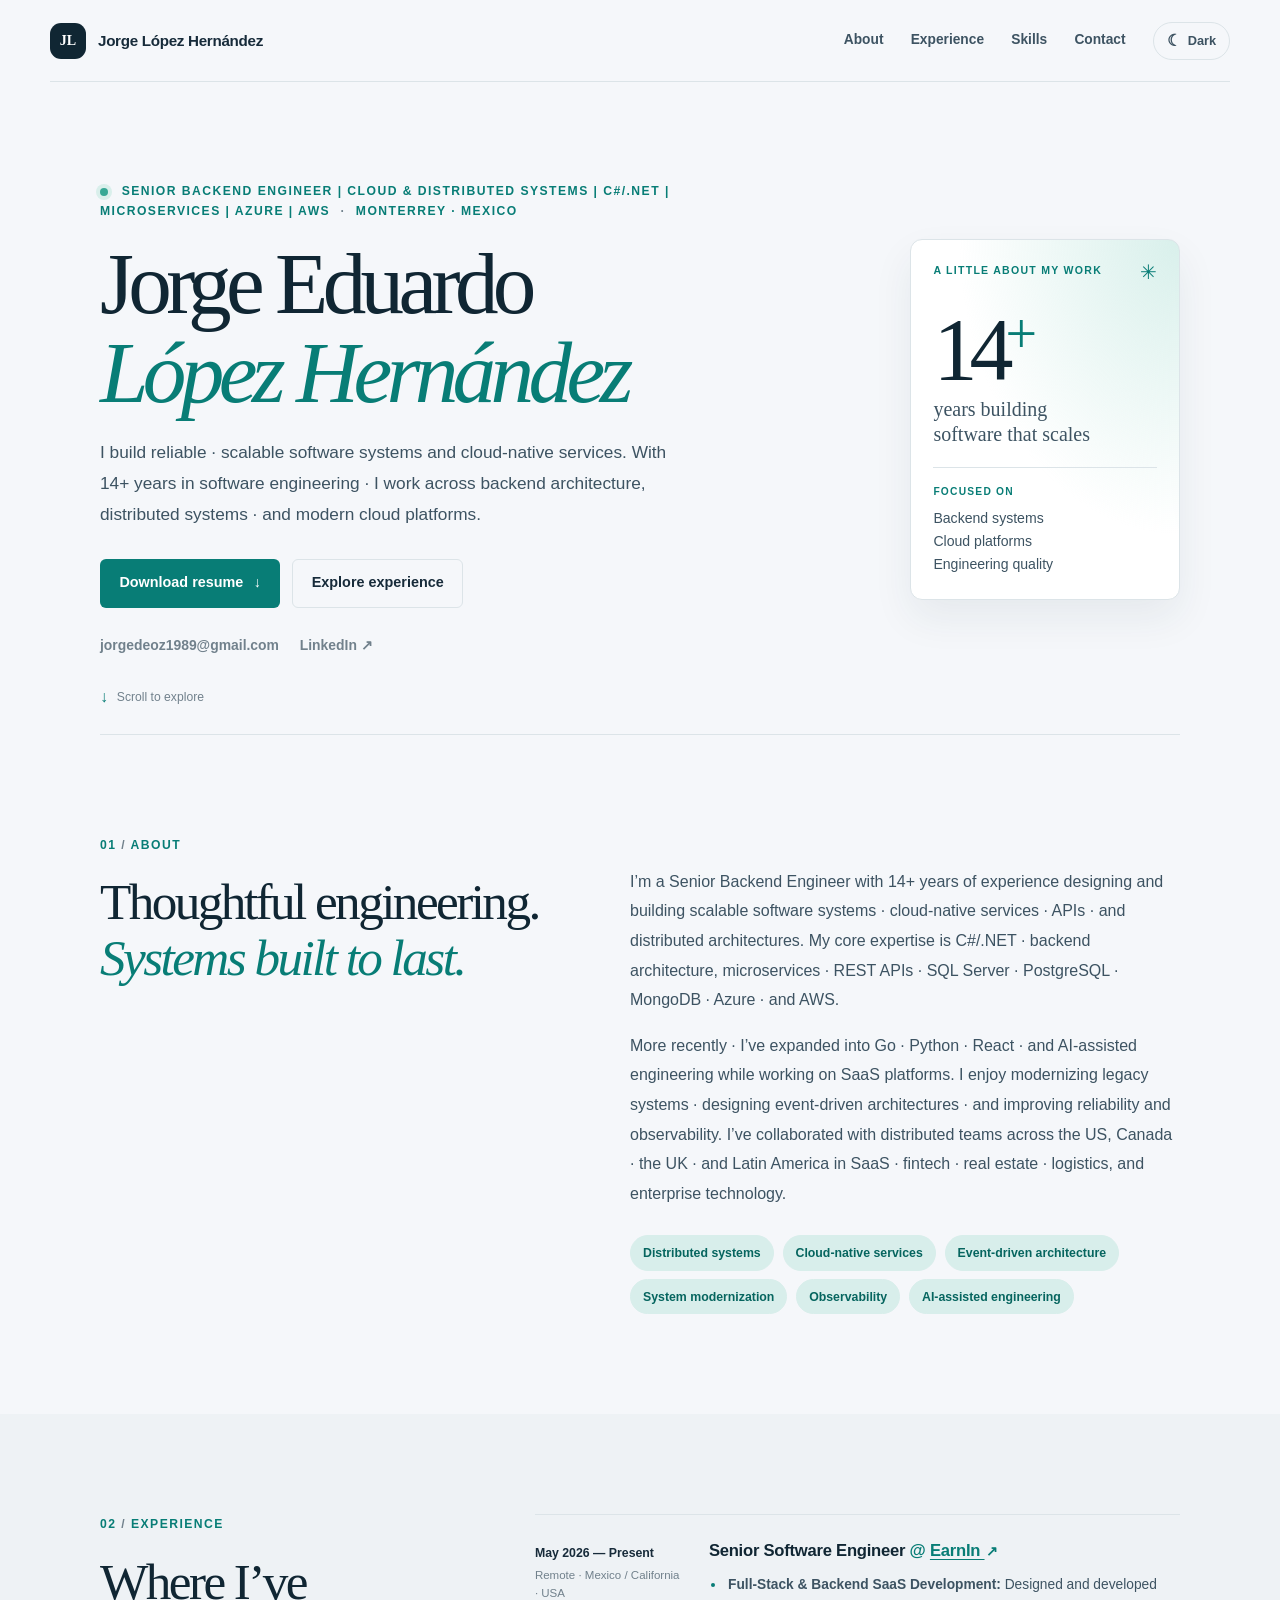
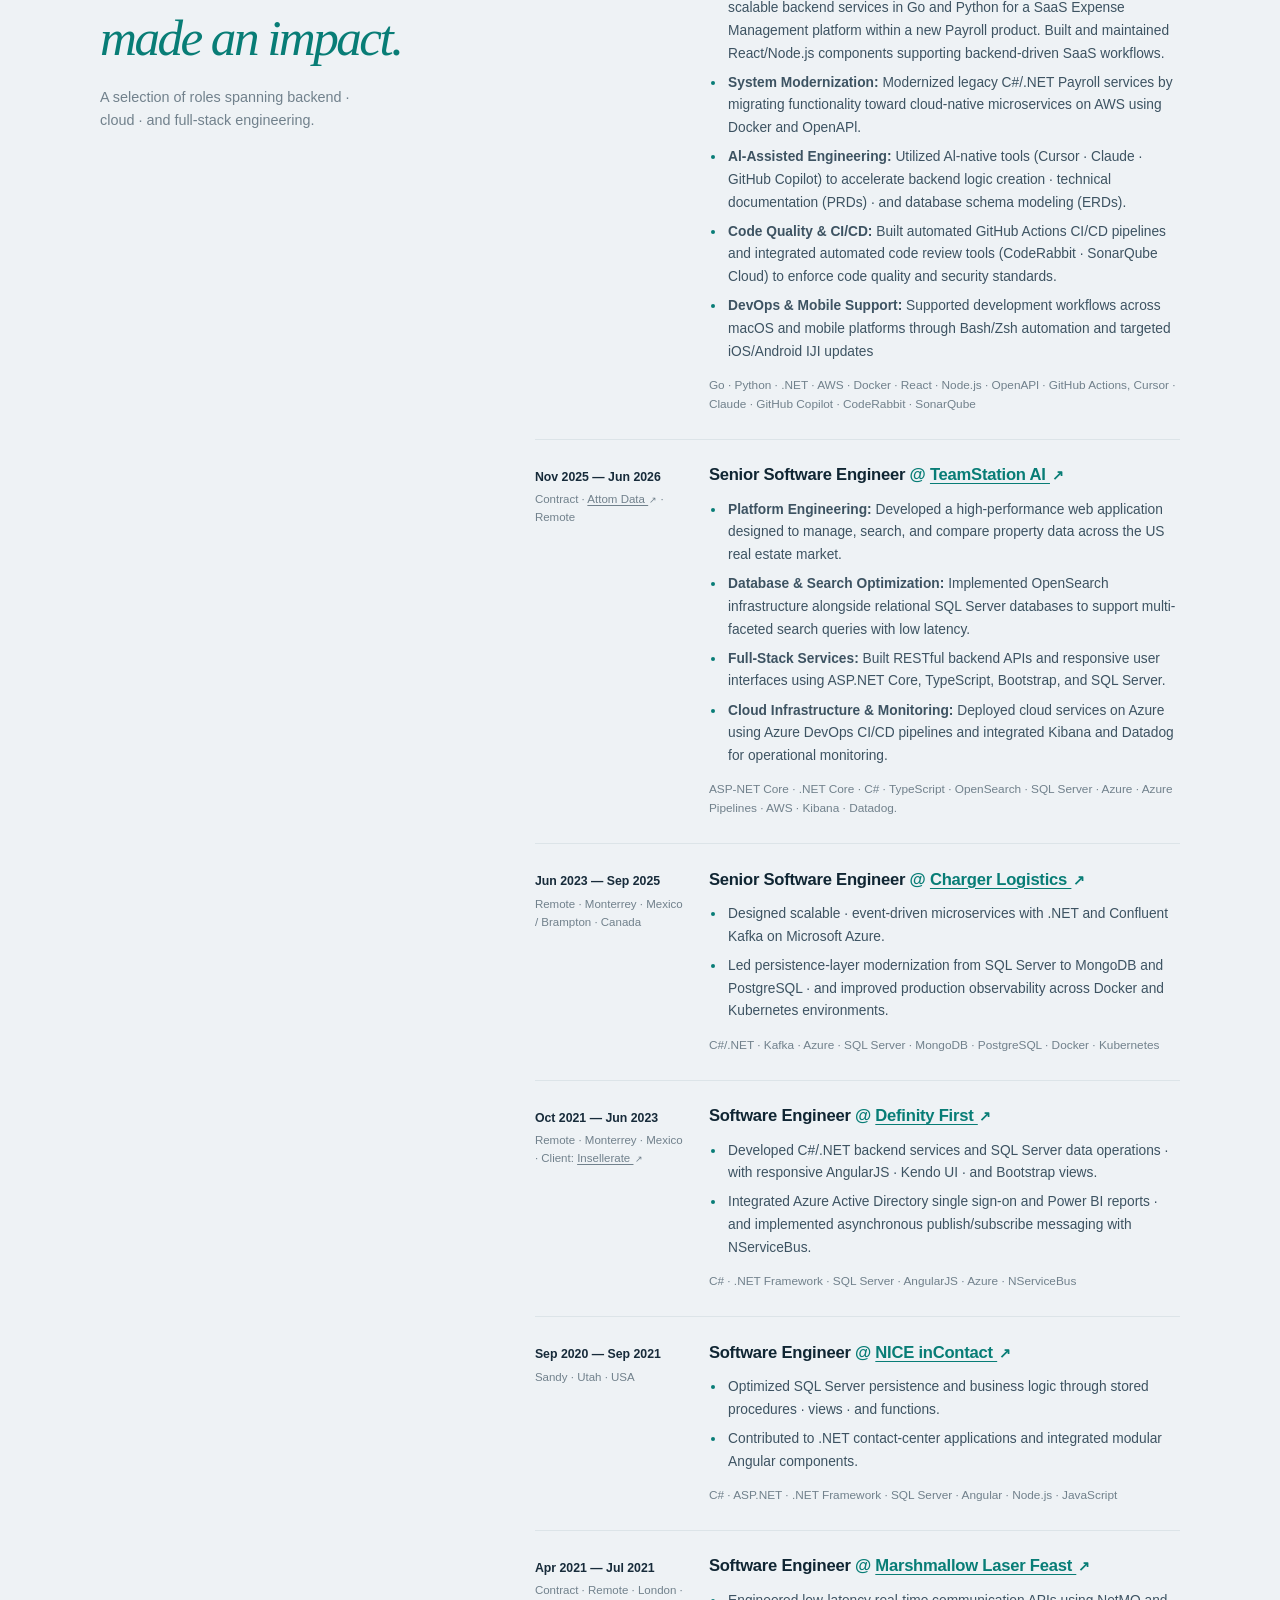
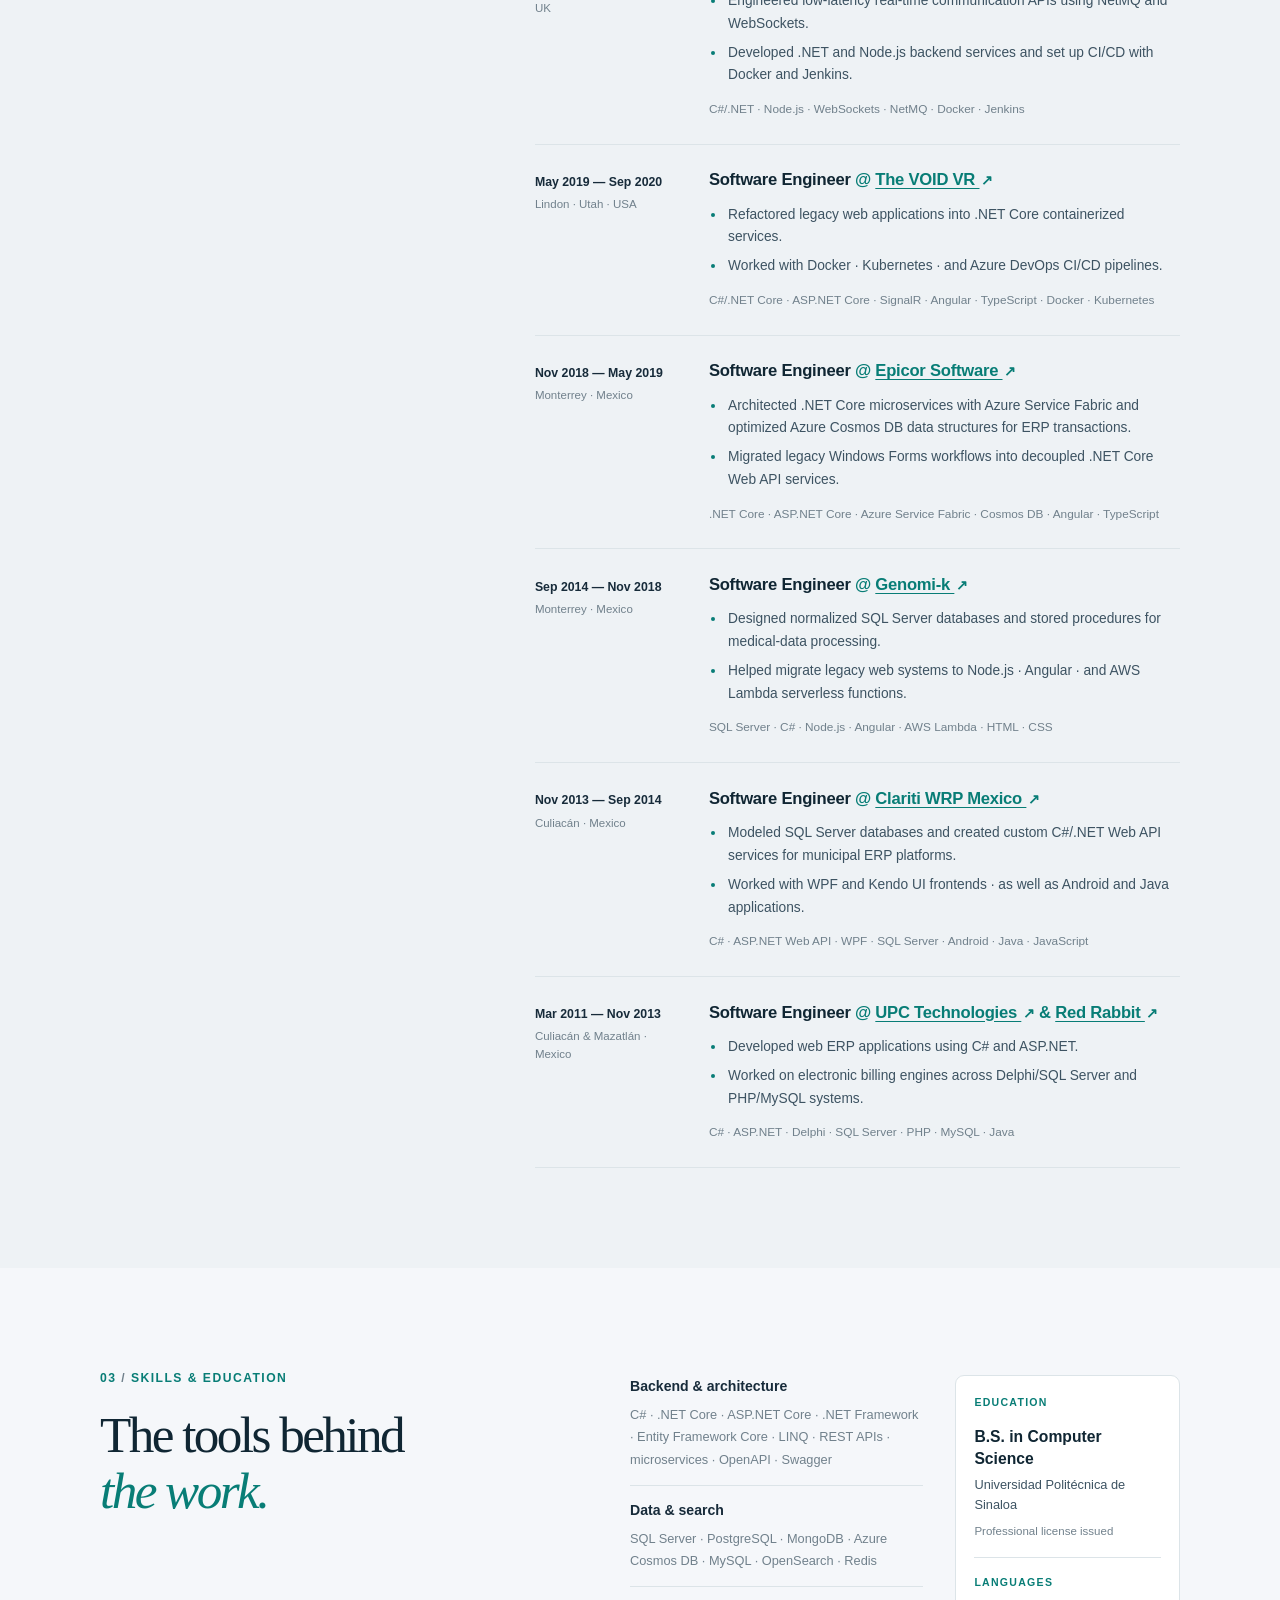
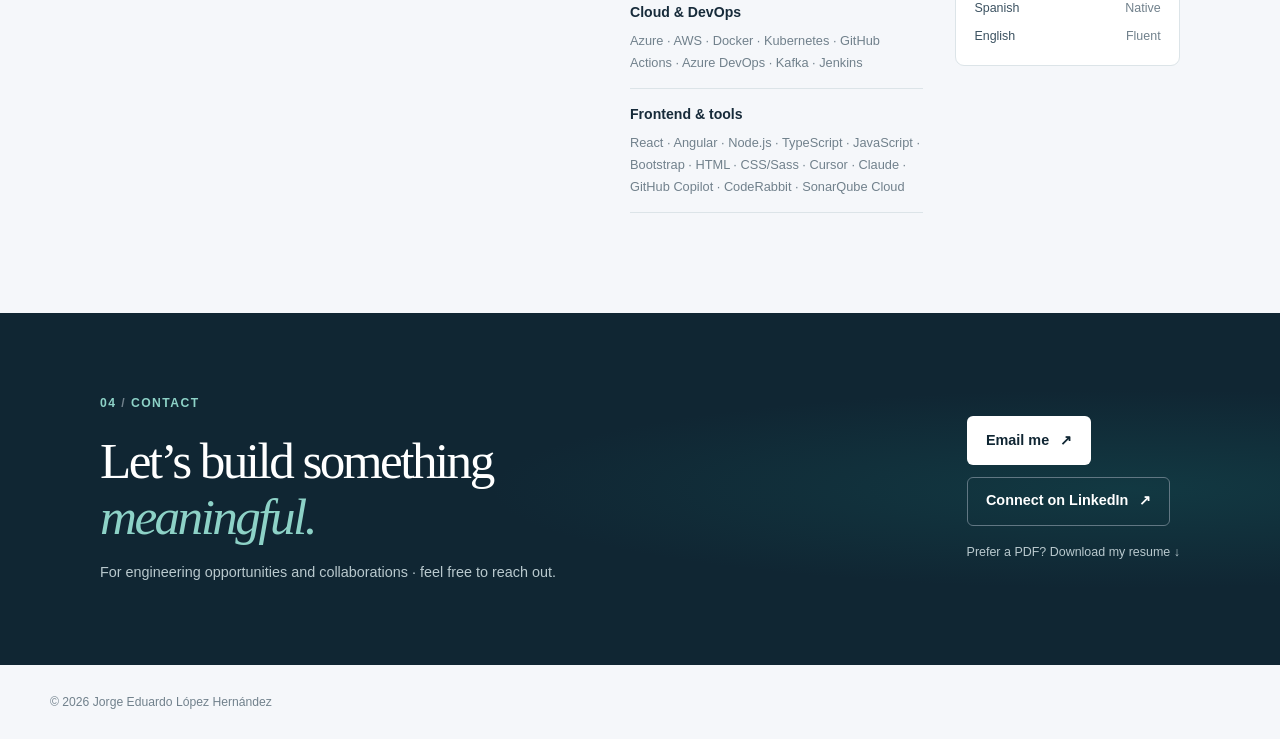
==== resume/index.html @ a097cd88 "add resume" ====
<!DOCTYPE html>
<html lang="en">
  <head>
    <meta charset="UTF-8">
    <meta name="viewport" content="width=device-width · initial-scale=1">
    <meta
      name="description"
      content="Jorge Eduardo López Hernández is a Senior Backend Engineer specializing in .NET · distributed systems · and cloud platforms."
    >
    <meta name="theme-color" content="#f5f7fa">
    <title>Jorge Eduardo López Hernández | Senior Backend Engineer</title>
    <script>
      try {
        const savedTheme = localStorage.getItem("resume-theme");
        const systemTheme = window.matchMedia("(prefers-color-scheme: dark)").matches ? "dark" : "light";
        document.documentElement.dataset.theme = savedTheme === "dark" || savedTheme === "light" ? savedTheme : systemTheme;
      } catch (error) {
        console.warn("Unable to load the saved theme preference.", error);
        document.documentElement.dataset.theme = window.matchMedia("(prefers-color-scheme: dark)").matches ? "dark" : "light";
      }
    </script>
    <link rel="stylesheet" href="resume.css">
    <script src="theme.js" defer></script>
  </head>
  <body>
    <a class="skip-link" href="#main">Skip to content</a>

    <header class="site-header">
      <a class="brand" href="#top" aria-label="Jorge Eduardo López Hernández · home">
        <span class="brand-mark" aria-hidden="true">JL</span>
        <span>Jorge López Hernández</span>
      </a>
      <nav class="site-nav" aria-label="Main navigation">
        <a href="#about">About</a>
        <a href="#experience">Experience</a>
        <a href="#skills">Skills</a>
        <a href="#contact">Contact</a>
        <button class="theme-toggle" type="button" aria-label="Switch to dark theme" aria-pressed="false">
          <span class="theme-toggle-icon" aria-hidden="true">☾</span>
          <span class="theme-toggle-label">Dark</span>
        </button>
      </nav>
    </header>

    <main id="main">
      <section class="hero section-shell" id="top" aria-labelledby="hero-title">
        <div class="hero-copy">
          <p class="eyebrow"><span class="status-dot" aria-hidden="true"></span> Senior Backend Engineer | Cloud & Distributed Systems | C#/.NET | Microservices | Azure | AWS <span class="eyebrow-separator">·</span> Monterrey · Mexico</p>
          <h1 id="hero-title">Jorge Eduardo<br><span>López Hernández</span></h1>
          <p class="hero-summary">
            I build reliable · scalable software systems and cloud-native services.
            With 14+ years in software engineering · I work across backend architecture,
            distributed systems · and modern cloud platforms.
          </p>
          <div class="hero-actions">
            <a class="button button-primary" href="resume/Resume.pdf" download>
              Download resume <span aria-hidden="true">↓</span>
            </a>
            <a class="button button-secondary" href="#experience">Explore experience</a>
          </div>
          <div class="contact-links" aria-label="Contact links">
            <a href="mailto:jorgedeoz1989@gmail.com">jorgedeoz1989@gmail.com</a>
            <a href="https://www.linkedin.com/in/jorgeeduardolopez1989/" target="_blank" rel="noopener noreferrer">LinkedIn <span aria-hidden="true">↗</span></a>
          </div>
        </div>
        <aside class="hero-card" aria-label="Professional highlights">
          <div class="hero-card-top">
            <span class="card-label">A little about my work</span>
            <span class="card-spark" aria-hidden="true">✳</span>
          </div>
          <p class="hero-card-stat">14<span>+</span></p>
          <p class="hero-card-caption">years building<br>software that scales</p>
          <div class="card-rule"></div>
          <p class="card-focus-label">Focused on</p>
          <p class="card-focus">Backend systems<br>Cloud platforms<br>Engineering quality</p>
        </aside>
        <a class="scroll-cue" href="#about"><span aria-hidden="true">↓</span> Scroll to explore</a>
      </section>

      <section class="section-shell section-block about-section" id="about" aria-labelledby="about-title">
        <div class="section-heading">
          <p class="section-index">01 <span>/</span> About</p>
          <h2 id="about-title">Thoughtful engineering.<br><span>Systems built to last.</span></h2>
        </div>
        <div class="about-content">
          <p>
            I’m a Senior Backend Engineer with 14+ years of experience designing and
            building scalable software systems · cloud-native services · APIs · and
            distributed architectures. My core expertise is C#/.NET · backend architecture,
            microservices · REST APIs · SQL Server · PostgreSQL · MongoDB · Azure · and AWS.
          </p>
          <p>
            More recently · I’ve expanded into Go · Python · React · and AI-assisted
            engineering while working on SaaS platforms. I enjoy modernizing legacy
            systems · designing event-driven architectures · and improving reliability
            and observability. I’ve collaborated with distributed teams across the US,
            Canada · the UK · and Latin America in SaaS · fintech · real estate · logistics,
            and enterprise technology.
          </p>
          <div class="focus-tags" aria-label="Areas of focus">
            <span>Distributed systems</span>
            <span>Cloud-native services</span>
            <span>Event-driven architecture</span>
            <span>System modernization</span>
            <span>Observability</span>
            <span>AI-assisted engineering</span>
          </div>
        </div>
      </section>

      <section class="experience-section" id="experience" aria-labelledby="experience-title">
        <div class="section-shell section-block">
          <div class="section-heading">
            <p class="section-index">02 <span>/</span> Experience</p>
            <h2 id="experience-title">Where I’ve<br><span>made an impact.</span></h2>
            <p class="heading-note">A selection of roles spanning backend · cloud · and full-stack engineering.</p>
          </div>

          <div class="timeline">
            <article class="job-card">
              <div class="job-meta">
                <p class="job-date"><time datetime="2026-05">May 2026</time> — Present</p>
                <p class="job-location">Remote · Mexico / California · USA</p>
              </div>
              <div class="job-details">
                <h3>Senior Software Engineer <span class="job-company">@ <a href="https://www.earnin.com/" target="_blank" rel="noopener noreferrer">EarnIn <span class="external-link-arrow" aria-hidden="true">↗</span></a></span></h3>
                <ul>
                  <li>
                    <b>Full-Stack & Backend SaaS Development: </b>Designed and developed scalable backend
                    services in Go and Python for a SaaS Expense Management platform within a new Payroll
                    product. Built and maintained React/Node.js components supporting backend-driven SaaS
                    workflows.
                  </li>
                  <li>
                    <b>System Modernization: </b>Modernized legacy C#/.NET Payroll services by migrating
                    functionality toward cloud-native microservices on AWS using Docker and OpenAPl.
                  </li>
                  <li>
                    <b>Al-Assisted Engineering: </b>Utilized Al-native tools (Cursor · Claude · GitHub Copilot) to
                    accelerate backend logic creation · technical documentation (PRDs) · and database schema
                    modeling (ERDs).
                  </li>
                  <li>
                    <b>Code Quality & CI/CD: </b>Built automated GitHub Actions CI/CD pipelines and integrated
                    automated code review tools (CodeRabbit · SonarQube Cloud) to enforce code quality and
                    security standards.
                  </li>
                  <li>
                    <b>DevOps & Mobile Support: </b>Supported development workflows across macOS and mobile
                    platforms through Bash/Zsh automation and targeted iOS/Android IJI updates 
                  </li>
                </ul>
                <p class="tech-list">
                  Go · Python · .NET · AWS · Docker · React · Node.js · OpenAPl · GitHub Actions,
                  Cursor · Claude · GitHub Copilot · CodeRabbit · SonarQube
                </p>
              </div>
            </article>

            <article class="job-card">
              <div class="job-meta">
                <p class="job-date"><time datetime="2025-11">Nov 2025</time> — <time datetime="2026-06">Jun 2026</time></p>
                <p class="job-location">Contract · <a href="https://www.attomdata.com/" target="_blank" rel="noopener noreferrer">Attom Data <span class="external-link-arrow" aria-hidden="true">↗</span></a> · Remote</p>
              </div>
              <div class="job-details">
                <h3>Senior Software Engineer <span class="job-company">@ <a href="https://teamstation.dev/" target="_blank" rel="noopener noreferrer">TeamStation AI <span class="external-link-arrow" aria-hidden="true">↗</span></a></span></h3>
                <ul>
                  <li>
                    <b>Platform Engineering: </b>Developed a high-performance web application designed to
                    manage, search, and compare property data across the US real estate market.
                  </li>
                  <li>
                    <b>Database & Search Optimization: </b>Implemented OpenSearch infrastructure alongside
                    relational SQL Server databases to support multi-faceted search queries with low latency.
                  </li>
                  <li>
                    <b>Full-Stack Services: </b>Built RESTful backend APIs and responsive user interfaces using
                    ASP.NET Core, TypeScript, Bootstrap, and SQL Server.
                  </li>
                  <li>
                    <b>Cloud Infrastructure & Monitoring: </b>Deployed cloud services on Azure using Azure
                    DevOps CI/CD pipelines and integrated Kibana and Datadog for operational monitoring.
                  </li>
                </ul>
                <p class="tech-list">
                  ASP-NET Core · .NET Core · C# · TypeScript · OpenSearch · SQL Server · Azure · Azure
                  Pipelines · AWS · Kibana · Datadog.
                </p>
              </div>
            </article>

            <article class="job-card">
              <div class="job-meta">
                <p class="job-date"><time datetime="2023-06">Jun 2023</time> — <time datetime="2025-09">Sep 2025</time></p>
                <p class="job-location">Remote · Monterrey · Mexico / Brampton · Canada</p>
              </div>
              <div class="job-details">
                <h3>Senior Software Engineer <span class="job-company">@ <a href="https://chargerlogistics.com/en" target="_blank" rel="noopener noreferrer">Charger Logistics <span class="external-link-arrow" aria-hidden="true">↗</span></a></span></h3>
                <ul>
                  <li>Designed scalable · event-driven microservices with .NET and Confluent Kafka on Microsoft Azure.</li>
                  <li>Led persistence-layer modernization from SQL Server to MongoDB and PostgreSQL · and improved production observability across Docker and Kubernetes environments.</li>
                </ul>
                <p class="tech-list">C#/.NET · Kafka · Azure · SQL Server · MongoDB · PostgreSQL · Docker · Kubernetes</p>
              </div>
            </article>

            <article class="job-card">
              <div class="job-meta">
                <p class="job-date"><time datetime="2021-10">Oct 2021</time> — <time datetime="2023-06">Jun 2023</time></p>
                <p class="job-location">Remote · Monterrey · Mexico · Client: <a href="https://insellerate.com/" target="_blank" rel="noopener noreferrer">Insellerate <span class="external-link-arrow" aria-hidden="true">↗</span></a></p>
              </div>
              <div class="job-details">
                <h3>Software Engineer <span class="job-company">@ <a href="https://www.definity.io/" target="_blank" rel="noopener noreferrer">Definity First <span class="external-link-arrow" aria-hidden="true">↗</span></a></span></h3>
                <ul>
                  <li>Developed C#/.NET backend services and SQL Server data operations · with responsive AngularJS · Kendo UI · and Bootstrap views.</li>
                  <li>Integrated Azure Active Directory single sign-on and Power BI reports · and implemented asynchronous publish/subscribe messaging with NServiceBus.</li>
                </ul>
                <p class="tech-list">C# · .NET Framework · SQL Server · AngularJS · Azure · NServiceBus</p>
              </div>
            </article>

            <article class="job-card">
              <div class="job-meta">
                <p class="job-date"><time datetime="2020-09">Sep 2020</time> — <time datetime="2021-09">Sep 2021</time></p>
                <p class="job-location">Sandy · Utah · USA</p>
              </div>
              <div class="job-details">
                <h3>Software Engineer <span class="job-company">@ <a href="https://www.nice.com/" target="_blank" rel="noopener noreferrer">NICE inContact <span class="external-link-arrow" aria-hidden="true">↗</span></a></span></h3>
                <ul>
                  <li>Optimized SQL Server persistence and business logic through stored procedures · views · and functions.</li>
                  <li>Contributed to .NET contact-center applications and integrated modular Angular components.</li>
                </ul>
                <p class="tech-list">C# · ASP.NET · .NET Framework · SQL Server · Angular · Node.js · JavaScript</p>
              </div>
            </article>

            <article class="job-card">
              <div class="job-meta">
                <p class="job-date"><time datetime="2021-04">Apr 2021</time> — <time datetime="2021-07">Jul 2021</time></p>
                <p class="job-location">Contract · Remote · London · UK</p>
              </div>
              <div class="job-details">
                <h3>Software Engineer <span class="job-company">@ <a href="https://marshmallowlaserfeast.com/" target="_blank" rel="noopener noreferrer">Marshmallow Laser Feast <span class="external-link-arrow" aria-hidden="true">↗</span></a></span></h3>
                <ul>
                  <li>Engineered low-latency real-time communication APIs using NetMQ and WebSockets.</li>
                  <li>Developed .NET and Node.js backend services and set up CI/CD with Docker and Jenkins.</li>
                </ul>
                <p class="tech-list">C#/.NET · Node.js · WebSockets · NetMQ · Docker · Jenkins</p>
              </div>
            </article>

            <article class="job-card">
              <div class="job-meta">
                <p class="job-date"><time datetime="2019-05">May 2019</time> — <time datetime="2020-09">Sep 2020</time></p>
                <p class="job-location">Lindon · Utah · USA</p>
              </div>
              <div class="job-details">
                <h3>Software Engineer <span class="job-company">@ <a href="https://www.thevoid.com/" target="_blank" rel="noopener noreferrer">The VOID VR <span class="external-link-arrow" aria-hidden="true">↗</span></a></span></h3>
                <ul>
                  <li>Refactored legacy web applications into .NET Core containerized services.</li>
                  <li>Worked with Docker · Kubernetes · and Azure DevOps CI/CD pipelines.</li>
                </ul>
                <p class="tech-list">C#/.NET Core · ASP.NET Core · SignalR · Angular · TypeScript · Docker · Kubernetes</p>
              </div>
            </article>

            <article class="job-card">
              <div class="job-meta">
                <p class="job-date"><time datetime="2018-11">Nov 2018</time> — <time datetime="2019-05">May 2019</time></p>
                <p class="job-location">Monterrey · Mexico</p>
              </div>
              <div class="job-details">
                <h3>Software Engineer <span class="job-company">@ <a href="https://www.epicor.com/en/" target="_blank" rel="noopener noreferrer">Epicor Software <span class="external-link-arrow" aria-hidden="true">↗</span></a></span></h3>
                <ul>
                  <li>Architected .NET Core microservices with Azure Service Fabric and optimized Azure Cosmos DB data structures for ERP transactions.</li>
                  <li>Migrated legacy Windows Forms workflows into decoupled .NET Core Web API services.</li>
                </ul>
                <p class="tech-list">.NET Core · ASP.NET Core · Azure Service Fabric · Cosmos DB · Angular · TypeScript</p>
              </div>
            </article>

            <article class="job-card">
              <div class="job-meta">
                <p class="job-date"><time datetime="2014-09">Sep 2014</time> — <time datetime="2018-11">Nov 2018</time></p>
                <p class="job-location">Monterrey · Mexico</p>
              </div>
              <div class="job-details">
                <h3>Software Engineer <span class="job-company">@ <a href="https://genomi-k.com/" target="_blank" rel="noopener noreferrer">Genomi-k <span class="external-link-arrow" aria-hidden="true">↗</span></a></span></h3>
                <ul>
                  <li>Designed normalized SQL Server databases and stored procedures for medical-data processing.</li>
                  <li>Helped migrate legacy web systems to Node.js · Angular · and AWS Lambda serverless functions.</li>
                </ul>
                <p class="tech-list">SQL Server · C# · Node.js · Angular · AWS Lambda · HTML · CSS</p>
              </div>
            </article>

            <article class="job-card">
              <div class="job-meta">
                <p class="job-date"><time datetime="2013-11">Nov 2013</time> — <time datetime="2014-09">Sep 2014</time></p>
                <p class="job-location">Culiacán · Mexico</p>
              </div>
              <div class="job-details">
                <h3>Software Engineer <span class="job-company">@ <a href="https://www.clariti.mx/" target="_blank" rel="noopener noreferrer">Clariti WRP Mexico <span class="external-link-arrow" aria-hidden="true">↗</span></a></span></h3>
                <ul>
                  <li>Modeled SQL Server databases and created custom C#/.NET Web API services for municipal ERP platforms.</li>
                  <li>Worked with WPF and Kendo UI frontends · as well as Android and Java applications.</li>
                </ul>
                <p class="tech-list">C# · ASP.NET Web API · WPF · SQL Server · Android · Java · JavaScript</p>
              </div>
            </article>

            <article class="job-card">
              <div class="job-meta">
                <p class="job-date"><time datetime="2011-03">Mar 2011</time> — <time datetime="2013-11">Nov 2013</time></p>
                <p class="job-location">Culiacán & Mazatlán · Mexico</p>
              </div>
              <div class="job-details">
                <h3>Software Engineer <span class="job-company">@ <a href="https://upctechnologies.com/en/" target="_blank" rel="noopener noreferrer">UPC Technologies <span class="external-link-arrow" aria-hidden="true">↗</span></a> &amp; <a href="https://www.redrabbit.mx/" target="_blank" rel="noopener noreferrer">Red Rabbit <span class="external-link-arrow" aria-hidden="true">↗</span></a></span></h3>
                <ul>
                  <li>Developed web ERP applications using C# and ASP.NET.</li>
                  <li>Worked on electronic billing engines across Delphi/SQL Server and PHP/MySQL systems.</li>
                </ul>
                <p class="tech-list">C# · ASP.NET · Delphi · SQL Server · PHP · MySQL · Java</p>
              </div>
            </article>
          </div>
        </div>
      </section>

      <section class="section-shell section-block skills-section" id="skills" aria-labelledby="skills-title">
        <div class="section-heading">
          <p class="section-index">03 <span>/</span> Skills &amp; education</p>
          <h2 id="skills-title">The tools behind<br><span>the work.</span></h2>
        </div>
        <div class="skills-content">
          <div class="skill-groups">
            <article class="skill-group">
              <h3>Backend &amp; architecture</h3>
              <p>C# · .NET Core · ASP.NET Core · .NET Framework · Entity Framework Core · LINQ · REST APIs · microservices · OpenAPI · Swagger</p>
            </article>
            <article class="skill-group">
              <h3>Data &amp; search</h3>
              <p>SQL Server · PostgreSQL · MongoDB · Azure Cosmos DB · MySQL · OpenSearch · Redis</p>
            </article>
            <article class="skill-group">
              <h3>Cloud &amp; DevOps</h3>
              <p>Azure · AWS · Docker · Kubernetes · GitHub Actions · Azure DevOps · Kafka · Jenkins</p>
            </article>
            <article class="skill-group">
              <h3>Frontend &amp; tools</h3>
              <p>React · Angular · Node.js · TypeScript · JavaScript · Bootstrap · HTML · CSS/Sass · Cursor · Claude · GitHub Copilot · CodeRabbit · SonarQube Cloud</p>
            </article>
          </div>
          <aside class="education-card">
            <p class="card-label">Education</p>
            <h3>B.S. in Computer Science</h3>
            <p>Universidad Politécnica de Sinaloa</p>
            <p class="education-note">Professional license issued</p>
            <div class="card-rule"></div>
            <p class="card-label">Languages</p>
            <p class="language-row"><span>Spanish</span><span>Native</span></p>
            <p class="language-row"><span>English</span><span>Fluent</span></p>
          </aside>
        </div>
      </section>

      <section class="contact-section" id="contact" aria-labelledby="contact-title">
        <div class="section-shell contact-inner">
          <div>
            <p class="section-index">04 <span>/</span> Contact</p>
            <h2 id="contact-title">Let’s build something<br><span>meaningful.</span></h2>
            <p class="contact-copy">For engineering opportunities and collaborations · feel free to reach out.</p>
          </div>
          <div class="contact-actions">
            <a class="button button-light" href="mailto:jorgedeoz1989@gmail.com">Email me <span aria-hidden="true">↗</span></a>
            <a class="button button-outline-light" href="https://www.linkedin.com/in/jorgeeduardolopez1989/" target="_blank" rel="noopener noreferrer">Connect on LinkedIn <span aria-hidden="true">↗</span></a>
            <a class="pdf-link" href="resume/Resume.pdf" download>Prefer a PDF? Download my resume <span aria-hidden="true">↓</span></a>
          </div>
        </div>
      </section>
    </main>

    <footer class="site-footer">
      <p>© 2026 Jorge Eduardo López Hernández</p>
    </footer>
  </body>
</html>
---- resume/resume.css ----
:root {
  color-scheme: light dark;
  --ink: #172b3a;
  --ink-soft: #3d5362;
  --muted: #71818c;
  --line: #dce4e8;
  --paper: #f5f7fa;
  --white: #fff;
  --teal: #087d76;
  --teal-dark: #06655f;
  --teal-light: #d8eeeb;
  --navy: #102633;
  --heading: #102633;
  --button-primary-text: #fff;
  --button-light-bg: #fff;
  --button-light-text: #102633;
  --brand-mark-text: #fff;
  --contact-text: #fff;
  --font-body: "Segoe UI", "Helvetica Neue", Arial, sans-serif;
  --font-display: Georgia, "Times New Roman", serif;
}

:root[data-theme="dark"] {
  color-scheme: dark;
  --ink: #e4ecef;
  --ink-soft: #c1cdd2;
  --muted: #9aabb3;
  --line: #30424b;
  --paper: #111b21;
  --white: #19262d;
  --teal: #68c9bb;
  --teal-dark: #85d9cd;
  --teal-light: #243c40;
  --navy: #0b151b;
  --heading: #e8f0f3;
  --button-primary-text: #0b151b;
  --button-light-bg: #d5e9e5;
  --button-light-text: #0b151b;
  --brand-mark-text: #e4ecef;
  --contact-text: #e4ecef;
}

:root[data-theme="light"] {
  color-scheme: light;
}

* {
  box-sizing: border-box;
}

html {
  scroll-behavior: smooth;
  scroll-padding-top: 5rem;
}

body {
  margin: 0;
  background: var(--paper);
  color: var(--ink);
  font-family: var(--font-body);
  font-size: 1rem;
  line-height: 1.65;
  -webkit-font-smoothing: antialiased;
}

a {
  color: inherit;
}

a:focus-visible {
  outline: 3px solid #e5a642;
  outline-offset: 4px;
  border-radius: 3px;
}

.skip-link {
  position: absolute;
  z-index: 10;
  top: 0.75rem;
  left: 0.75rem;
  padding: 0.6rem 0.9rem;
  transform: translateY(-150%);
  background: var(--white);
  color: var(--ink);
}

.skip-link:focus {
  transform: translateY(0);
}

.site-header {
  width: min(1180px, calc(100% - 3rem));
  min-height: 82px;
  margin: 0 auto;
  display: flex;
  align-items: center;
  justify-content: space-between;
  gap: 2rem;
  border-bottom: 1px solid var(--line);
}

.brand {
  display: inline-flex;
  align-items: center;
  gap: 0.75rem;
  color: var(--ink);
  font-size: 0.95rem;
  font-weight: 700;
  letter-spacing: -0.02em;
  text-decoration: none;
  white-space: nowrap;
}

.brand-mark {
  width: 36px;
  height: 36px;
  display: grid;
  place-items: center;
  border-radius: 11px;
  background: var(--navy);
  color: var(--brand-mark-text);
  font-family: var(--font-display);
  font-size: 0.88rem;
  letter-spacing: 0;
}

.site-nav {
  display: flex;
  align-items: center;
  gap: clamp(0.85rem, 2.2vw, 1.7rem);
}

.site-nav a {
  color: var(--ink-soft);
  font-size: 0.86rem;
  font-weight: 600;
  text-decoration: none;
  transition: color 160ms ease;
}

.site-nav a:hover,
.contact-links a:hover,
.site-footer a:hover {
  color: var(--teal);
}

.theme-toggle {
  min-height: 38px;
  padding: 0.45rem 0.8rem;
  display: inline-flex;
  flex-shrink: 0;
  align-items: center;
  justify-content: center;
  gap: 0.45rem;
  border: 1px solid var(--line);
  border-radius: 999px;
  background: transparent;
  color: var(--ink-soft);
  cursor: pointer;
  font-family: var(--font-body);
  font-size: 0.8rem;
  font-weight: 650;
  transition: color 160ms ease, border-color 160ms ease, background-color 160ms ease;
}

.theme-toggle:hover {
  border-color: var(--teal);
  background: var(--teal-light);
  color: var(--ink);
}

.theme-toggle-icon {
  font-size: 1rem;
  line-height: 1;
}

.section-shell {
  width: min(1080px, calc(100% - 3rem));
  margin-inline: auto;
}

.hero {
  min-height: 610px;
  padding-block: 6.2rem 4.8rem;
  display: grid;
  grid-template-columns: minmax(0, 1fr) 270px;
  align-items: center;
  column-gap: 5rem;
  position: relative;
}

.hero-copy {
  max-width: 690px;
}

.eyebrow,
.section-index,
.card-label,
.card-focus-label {
  margin: 0;
  color: var(--teal);
  font-size: 0.76rem;
  font-weight: 750;
  letter-spacing: 0.12em;
  text-transform: uppercase;
}

.eyebrow {
  display: block;
}

.status-dot {
  width: 8px;
  height: 8px;
  display: inline-block;
  margin-right: 0.55rem;
  border-radius: 50%;
  background: #37a895;
  box-shadow: 0 0 0 4px #d9efeb;
  vertical-align: middle;
}

.eyebrow-separator {
  margin-inline: 0.35rem;
  color: var(--muted);
}

h1,
h2,
h3,
p {
  margin-top: 0;
}

.hero h1 {
  margin: 1.15rem 0 1.2rem;
  color: var(--heading);
  font-family: var(--font-display);
  font-size: clamp(3.15rem, 7vw, 5.45rem);
  font-weight: 500;
  letter-spacing: -0.065em;
  line-height: 1.02;
}

.hero h1 span,
.section-heading h2 span,
.contact-inner h2 span {
  color: var(--teal);
  font-style: italic;
  font-weight: 400;
}

.hero-summary {
  max-width: 590px;
  margin-bottom: 1.8rem;
  color: var(--ink-soft);
  font-size: 1.08rem;
  line-height: 1.8;
}

.hero-actions {
  display: flex;
  flex-wrap: wrap;
  gap: 0.75rem;
}

.button {
  min-height: 48px;
  padding: 0.72rem 1.15rem;
  display: inline-flex;
  align-items: center;
  justify-content: center;
  gap: 0.65rem;
  border: 1px solid transparent;
  border-radius: 6px;
  font-size: 0.9rem;
  font-weight: 700;
  text-decoration: none;
  transition: background-color 160ms ease, border-color 160ms ease, transform 160ms ease;
}

.button:hover {
  transform: translateY(-2px);
}

.button-primary {
  background: var(--teal);
  color: var(--button-primary-text);
}

.button-primary:hover {
  background: var(--teal-dark);
}

.button-secondary {
  border-color: var(--line);
  background: transparent;
  color: var(--ink);
}

.button-secondary:hover {
  border-color: var(--teal);
}

.contact-links {
  display: flex;
  flex-wrap: wrap;
  gap: 1.3rem;
  margin-top: 1.65rem;
}

.contact-links a {
  color: var(--muted);
  font-size: 0.87rem;
  font-weight: 600;
  text-decoration: none;
  transition: color 160ms ease;
}

.hero-card {
  min-height: 330px;
  padding: 1.4rem;
  align-self: center;
  border: 1px solid var(--line);
  border-radius: 12px;
  background:
    radial-gradient(ellipse at top right, rgba(189, 229, 221, 0.58), transparent 58%),
    var(--white);
  box-shadow: 0 18px 40px rgba(31, 61, 72, 0.07);
}

.hero-card-top {
  display: flex;
  align-items: flex-start;
  justify-content: space-between;
  gap: 0.5rem;
}

.card-label {
  font-size: 0.66rem;
}

.card-spark {
  color: var(--teal);
  font-size: 1.25rem;
  line-height: 1;
}

.hero-card-stat {
  margin: 1.5rem 0 0;
  color: var(--heading);
  font-family: var(--font-display);
  font-size: 5.5rem;
  letter-spacing: -0.09em;
  line-height: 1;
}

.hero-card-stat span {
  color: var(--teal);
  font-size: 3.5rem;
  vertical-align: top;
}

.hero-card-caption {
  margin: 0.2rem 0 1.25rem;
  color: var(--ink-soft);
  font-family: var(--font-display);
  font-size: 1.25rem;
  line-height: 1.25;
}

.card-rule {
  height: 1px;
  margin: 1rem 0;
  background: var(--line);
}

.card-focus-label {
  margin-bottom: 0.35rem;
  font-size: 0.64rem;
}

.card-focus {
  margin: 0;
  color: var(--ink-soft);
  font-size: 0.88rem;
  line-height: 1.65;
}

.scroll-cue {
  position: absolute;
  bottom: 1.45rem;
  left: 0;
  display: inline-flex;
  align-items: center;
  gap: 0.55rem;
  color: var(--muted);
  font-size: 0.76rem;
  text-decoration: none;
}

.scroll-cue span {
  color: var(--teal);
  font-size: 1rem;
}

.section-block {
  padding-block: 6.25rem;
}

.about-section {
  display: grid;
  grid-template-columns: 0.9fr 1.1fr;
  gap: 5rem;
  border-top: 1px solid var(--line);
}

.section-index {
  margin-bottom: 1.2rem;
}

.section-index span {
  color: var(--muted);
}

.section-heading h2,
.contact-inner h2 {
  margin-bottom: 0;
  color: var(--heading);
  font-family: var(--font-display);
  font-size: clamp(2.45rem, 4vw, 3.65rem);
  font-weight: 500;
  letter-spacing: -0.05em;
  line-height: 1.1;
}

.about-content {
  padding-top: 2rem;
}

.about-content > p {
  margin-bottom: 1rem;
  color: var(--ink-soft);
  line-height: 1.85;
}

.focus-tags {
  display: flex;
  flex-wrap: wrap;
  gap: 0.55rem;
  margin-top: 1.7rem;
}

.focus-tags span {
  padding: 0.4rem 0.75rem;
  border: 1px solid var(--teal-light);
  border-radius: 999px;
  background: var(--teal-light);
  color: var(--teal-dark);
  font-size: 0.77rem;
  font-weight: 650;
}

.experience-section {
  background: #eef2f5;
}

.experience-section .section-block {
  display: grid;
  grid-template-columns: 0.72fr 1.28fr;
  align-items: start;
  gap: 4.5rem;
}

.experience-section .section-heading {
  position: sticky;
  top: 2rem;
}

.heading-note {
  max-width: 270px;
  margin-top: 1.2rem;
  color: var(--muted);
  font-size: 0.9rem;
}

.timeline {
  border-top: 1px solid var(--line);
}

.job-card {
  padding: 1.7rem 0 1.55rem;
  display: grid;
  grid-template-columns: 150px minmax(0, 1fr);
  gap: 1.5rem;
  border-bottom: 1px solid var(--line);
}

.job-date {
  margin: 0;
  color: var(--ink);
  font-size: 0.77rem;
  font-weight: 750;
}

.job-location {
  margin: 0.25rem 0 0;
  color: var(--muted);
  font-size: 0.72rem;
  line-height: 1.55;
}

.job-location a {
  text-decoration-color: var(--muted);
  text-underline-offset: 2px;
}

.job-location a:hover {
  color: var(--teal);
  text-decoration-color: currentColor;
}

.external-link-arrow {
  display: inline-block;
  margin-left: 0.12em;
  font-size: 0.82em;
  text-decoration: none;
  transition: transform 160ms ease;
}

.job-location a:hover .external-link-arrow,
.job-company a:hover .external-link-arrow {
  transform: translate(2px, -2px);
}

.job-details h3 {
  margin: -0.22rem 0 0.65rem;
  color: var(--heading);
  font-size: 1.04rem;
  font-weight: 750;
  letter-spacing: -0.015em;
  line-height: 1.5;
}

.job-company {
  color: var(--teal);
  font-weight: 650;
}

.job-company a {
  text-decoration-color: var(--teal);
  text-underline-offset: 3px;
}

.job-company a:hover {
  color: var(--teal-dark);
  text-decoration-color: currentColor;
}

.job-details ul {
  margin: 0;
  padding-left: 1.05rem;
  color: var(--ink-soft);
  font-size: 0.86rem;
}

.job-details li {
  padding-left: 0.15rem;
  margin-bottom: 0.4rem;
}

.job-details li::marker {
  color: var(--teal);
}

.tech-list {
  margin: 0.8rem 0 0;
  color: var(--muted);
  font-size: 0.74rem;
  line-height: 1.6;
}

.skills-section {
  display: grid;
  grid-template-columns: 0.9fr 1.1fr;
  gap: 5rem;
}

.skills-content {
  display: grid;
  grid-template-columns: minmax(0, 1fr) 225px;
  align-items: start;
  gap: 2rem;
  padding-top: 0.45rem;
}

.skill-group {
  padding-block: 0.85rem;
  border-bottom: 1px solid var(--line);
}

.skill-group:first-child {
  padding-top: 0;
}

.skill-group h3 {
  margin-bottom: 0.35rem;
  color: var(--ink);
  font-size: 0.88rem;
}

.skill-group p {
  margin: 0;
  color: var(--muted);
  font-size: 0.8rem;
  line-height: 1.75;
}

.education-card {
  padding: 1.15rem;
  border: 1px solid var(--line);
  border-radius: 9px;
  background: var(--white);
}

.education-card h3 {
  margin: 0.85rem 0 0.25rem;
  color: var(--heading);
  font-size: 0.98rem;
  line-height: 1.45;
}

.education-card > p:not(.card-label, .education-note, .language-row) {
  margin-bottom: 0;
  color: var(--ink-soft);
  font-size: 0.8rem;
  line-height: 1.55;
}

.education-note {
  margin: 0.45rem 0 0;
  color: var(--muted);
  font-size: 0.72rem;
}

.language-row {
  display: flex;
  justify-content: space-between;
  gap: 1rem;
  margin: 0.45rem 0 0;
  color: var(--ink-soft);
  font-size: 0.78rem;
}

.language-row span:last-child {
  color: var(--muted);
}

.contact-section {
  background:
    radial-gradient(ellipse at 88% 50%, rgba(21, 87, 91, 0.38), transparent 40%),
    var(--navy);
  color: var(--contact-text);
}

.contact-inner {
  min-height: 335px;
  padding-block: 5rem;
  display: flex;
  align-items: center;
  justify-content: space-between;
  gap: 3rem;
}

.contact-inner .section-index {
  color: #8dd2c7;
}

.contact-inner h2 {
  color: var(--contact-text);
}

.contact-inner h2 span {
  color: #8dd2c7;
}

.contact-copy {
  margin: 1rem 0 0;
  color: #b9c9ce;
  font-size: 0.9rem;
}

.contact-actions {
  display: flex;
  flex-direction: column;
  align-items: flex-start;
  gap: 0.75rem;
}

.button-light {
  background: var(--button-light-bg);
  color: var(--button-light-text);
}

.button-light:hover {
  background: #e7f3f1;
}

.button-outline-light {
  border-color: #617783;
  color: var(--contact-text);
}

.button-outline-light:hover {
  border-color: #8dd2c7;
}

.pdf-link {
  margin-top: 0.25rem;
  color: #b9c9ce;
  font-size: 0.78rem;
  text-decoration: none;
}

.pdf-link:hover {
  color: var(--contact-text);
}

.site-footer {
  width: min(1180px, calc(100% - 3rem));
  min-height: 74px;
  margin-inline: auto;
  display: flex;
  align-items: center;
  justify-content: space-between;
  gap: 1rem;
}

.site-footer p,
.site-footer a {
  margin: 0;
  color: var(--muted);
  font-size: 0.76rem;
  text-decoration: none;
  transition: color 160ms ease;
}

:root[data-theme="dark"] .hero-card {
  background:
    radial-gradient(ellipse at top right, rgba(65, 143, 132, 0.18), transparent 58%),
    var(--white);
  box-shadow: 0 18px 40px rgba(0, 0, 0, 0.18);
}

:root[data-theme="dark"] .experience-section {
  background: #17242b;
}

:root[data-theme="dark"] .button-light:hover {
  background: #d5e9e5;
}

@media (max-width: 900px) {
  .hero {
    grid-template-columns: minmax(0, 1fr) 230px;
    gap: 2.5rem;
  }

  .hero-card {
    min-height: 310px;
  }

  .about-section,
  .skills-section {
    gap: 3rem;
  }

  .experience-section .section-block {
    grid-template-columns: 0.6fr 1.4fr;
    gap: 2.5rem;
  }

  .skills-content {
    grid-template-columns: minmax(0, 1fr);
  }
}

@media (max-width: 680px) {
  html {
    scroll-padding-top: 1rem;
  }

  .site-header {
    width: min(100% - 2rem, 540px);
    min-height: 72px;
    align-items: flex-start;
    flex-direction: column;
    justify-content: center;
    gap: 0.75rem;
    padding-block: 0.75rem;
  }

  .site-nav {
    width: 100%;
    gap: 1rem;
    overflow-x: auto;
    padding-bottom: 0.15rem;
    scrollbar-width: thin;
  }

  .site-nav a {
    font-size: 0.78rem;
    white-space: nowrap;
  }

  .section-shell,
  .site-footer {
    width: min(100% - 2rem, 540px);
  }

  .hero {
    min-height: unset;
    padding-block: 4rem 4.5rem;
    grid-template-columns: minmax(0, 1fr);
    gap: 2rem;
  }

  .hero h1 {
    font-size: clamp(3rem, 13vw, 4.5rem);
  }

  .hero-summary {
    font-size: 1rem;
  }

  .hero-card {
    width: min(100%, 360px);
    min-height: unset;
  }

  .scroll-cue {
    bottom: 1rem;
  }

  .section-block {
    padding-block: 4.25rem;
  }

  .about-section,
  .experience-section .section-block,
  .skills-section {
    grid-template-columns: minmax(0, 1fr);
    gap: 1.5rem;
  }

  .about-content {
    padding-top: 0;
  }

  .experience-section .section-heading {
    position: static;
  }

  .heading-note {
    max-width: 400px;
  }

  .job-card {
    grid-template-columns: minmax(0, 1fr);
    gap: 0.55rem;
  }

  .job-meta {
    display: flex;
    flex-wrap: wrap;
    align-items: baseline;
    gap: 0.2rem 0.75rem;
  }

  .job-location {
    margin-top: 0;
  }

  .skills-content {
    grid-template-columns: minmax(0, 1fr);
    gap: 1.5rem;
  }

  .education-card {
    max-width: 360px;
  }

  .contact-inner {
    min-height: unset;
    padding-block: 4.25rem;
    align-items: flex-start;
    flex-direction: column;
    gap: 2rem;
  }

  .site-footer {
    min-height: 70px;
  }
}

@media (max-width: 380px) {
  .brand {
    font-size: 0.88rem;
  }

  .site-nav {
    gap: 0.75rem;
  }

  .hero-actions {
    align-items: stretch;
    flex-direction: column;
  }

  .hero-actions .button {
    width: 100%;
  }

  .contact-links {
    gap: 0.8rem;
  }
}

@media (prefers-reduced-motion: reduce) {
  *,
  *::before,
  *::after {
    scroll-behavior: auto !important;
    transition-duration: 0.01ms !important;
    animation-duration: 0.01ms !important;
    animation-iteration-count: 1 !important;
  }
}

@media print {
  :root[data-theme="dark"] {
    color-scheme: light;
    --ink: #172b3a;
    --ink-soft: #3d5362;
    --muted: #71818c;
    --line: #dce4e8;
    --paper: #fff;
    --white: #fff;
    --teal: #087d76;
    --teal-dark: #06655f;
    --teal-light: #d8eeeb;
    --navy: #102633;
    --heading: #102633;
    --button-primary-text: #fff;
    --button-light-bg: #fff;
    --button-light-text: #102633;
  }

  body {
    background: var(--white);
  }

  .site-header,
  .hero-actions,
  .scroll-cue,
  .contact-section,
  .site-footer {
    display: none;
  }

  .hero,
  .section-block,
  .experience-section .section-block {
    width: 100%;
    min-height: 0;
    padding-block: 1.5rem;
  }

  .hero {
    display: block;
  }

  .hero-card {
    display: none;
  }

  .experience-section {
    background: var(--white);
  }

  .experience-section .section-block,
  .about-section,
  .skills-section {
    display: block;
  }

  .experience-section .section-heading {
    position: static;
  }

  .job-card {
    break-inside: avoid;
  }
}
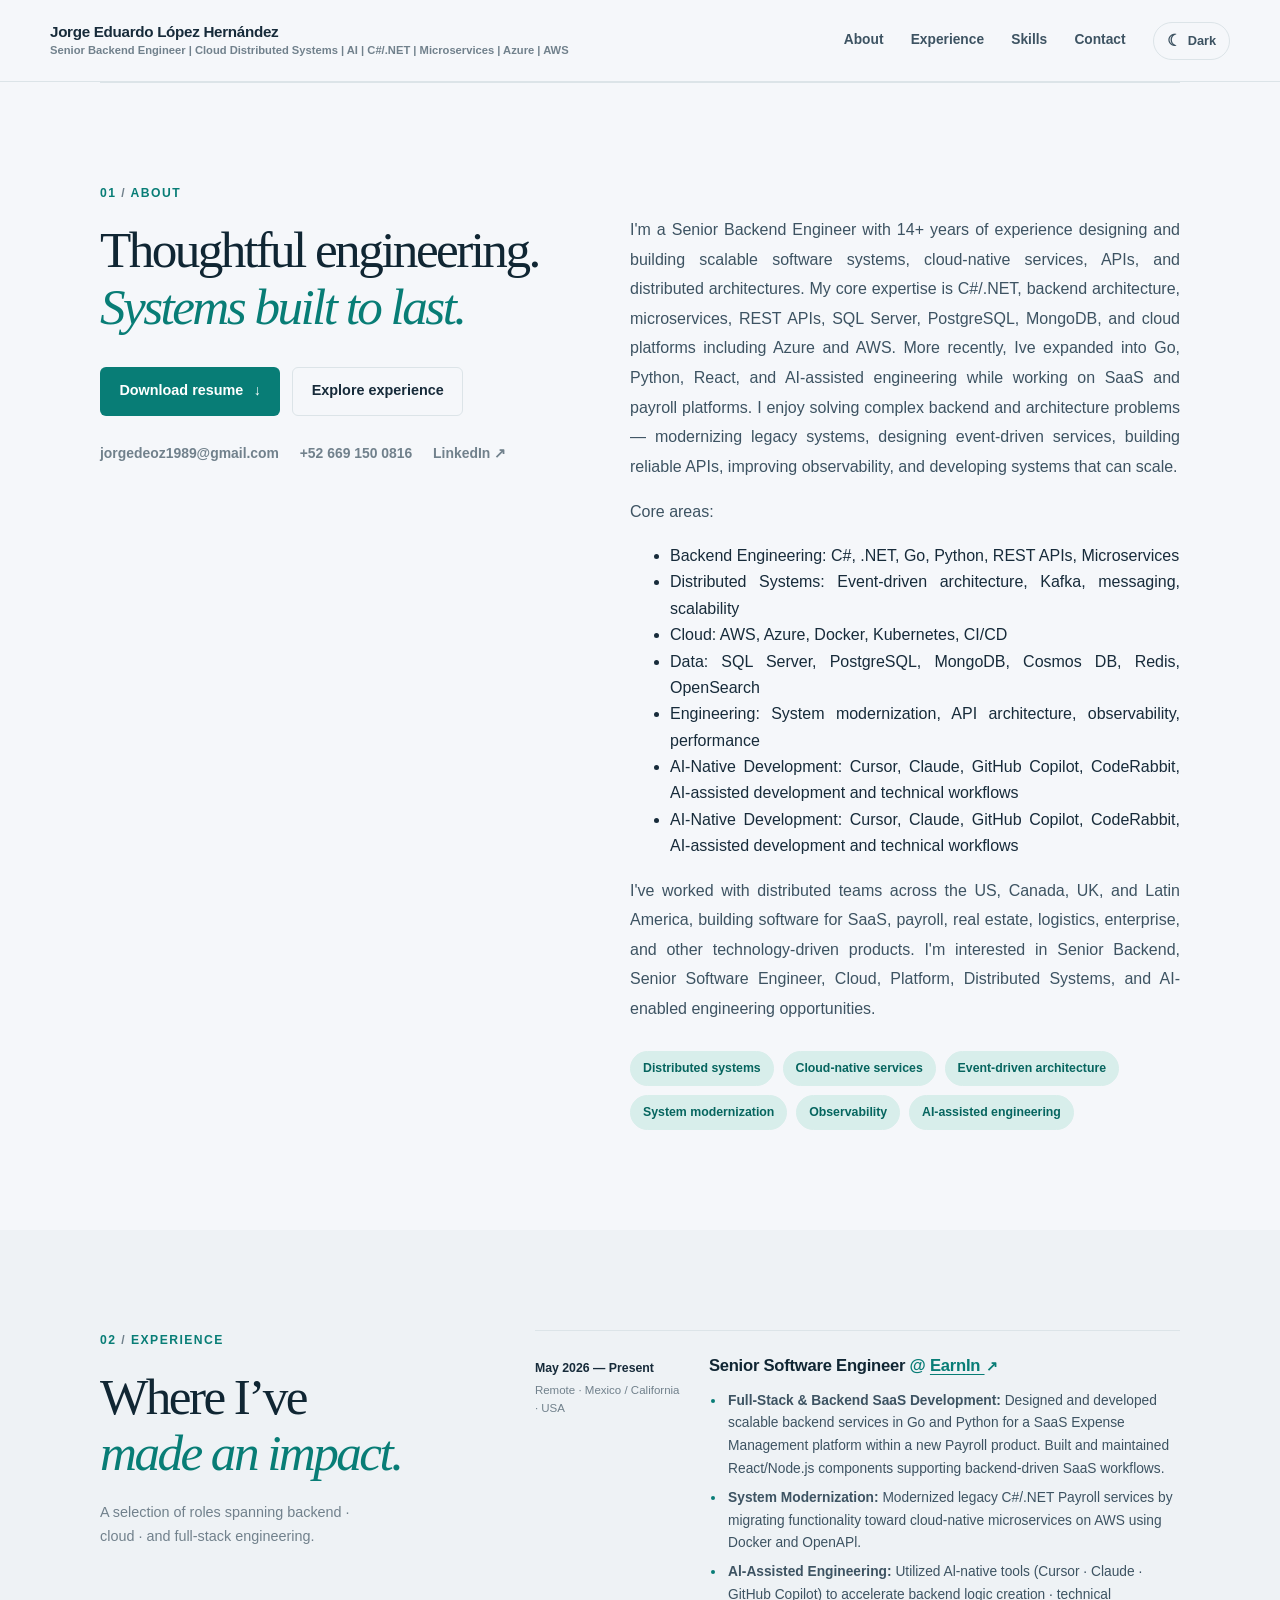
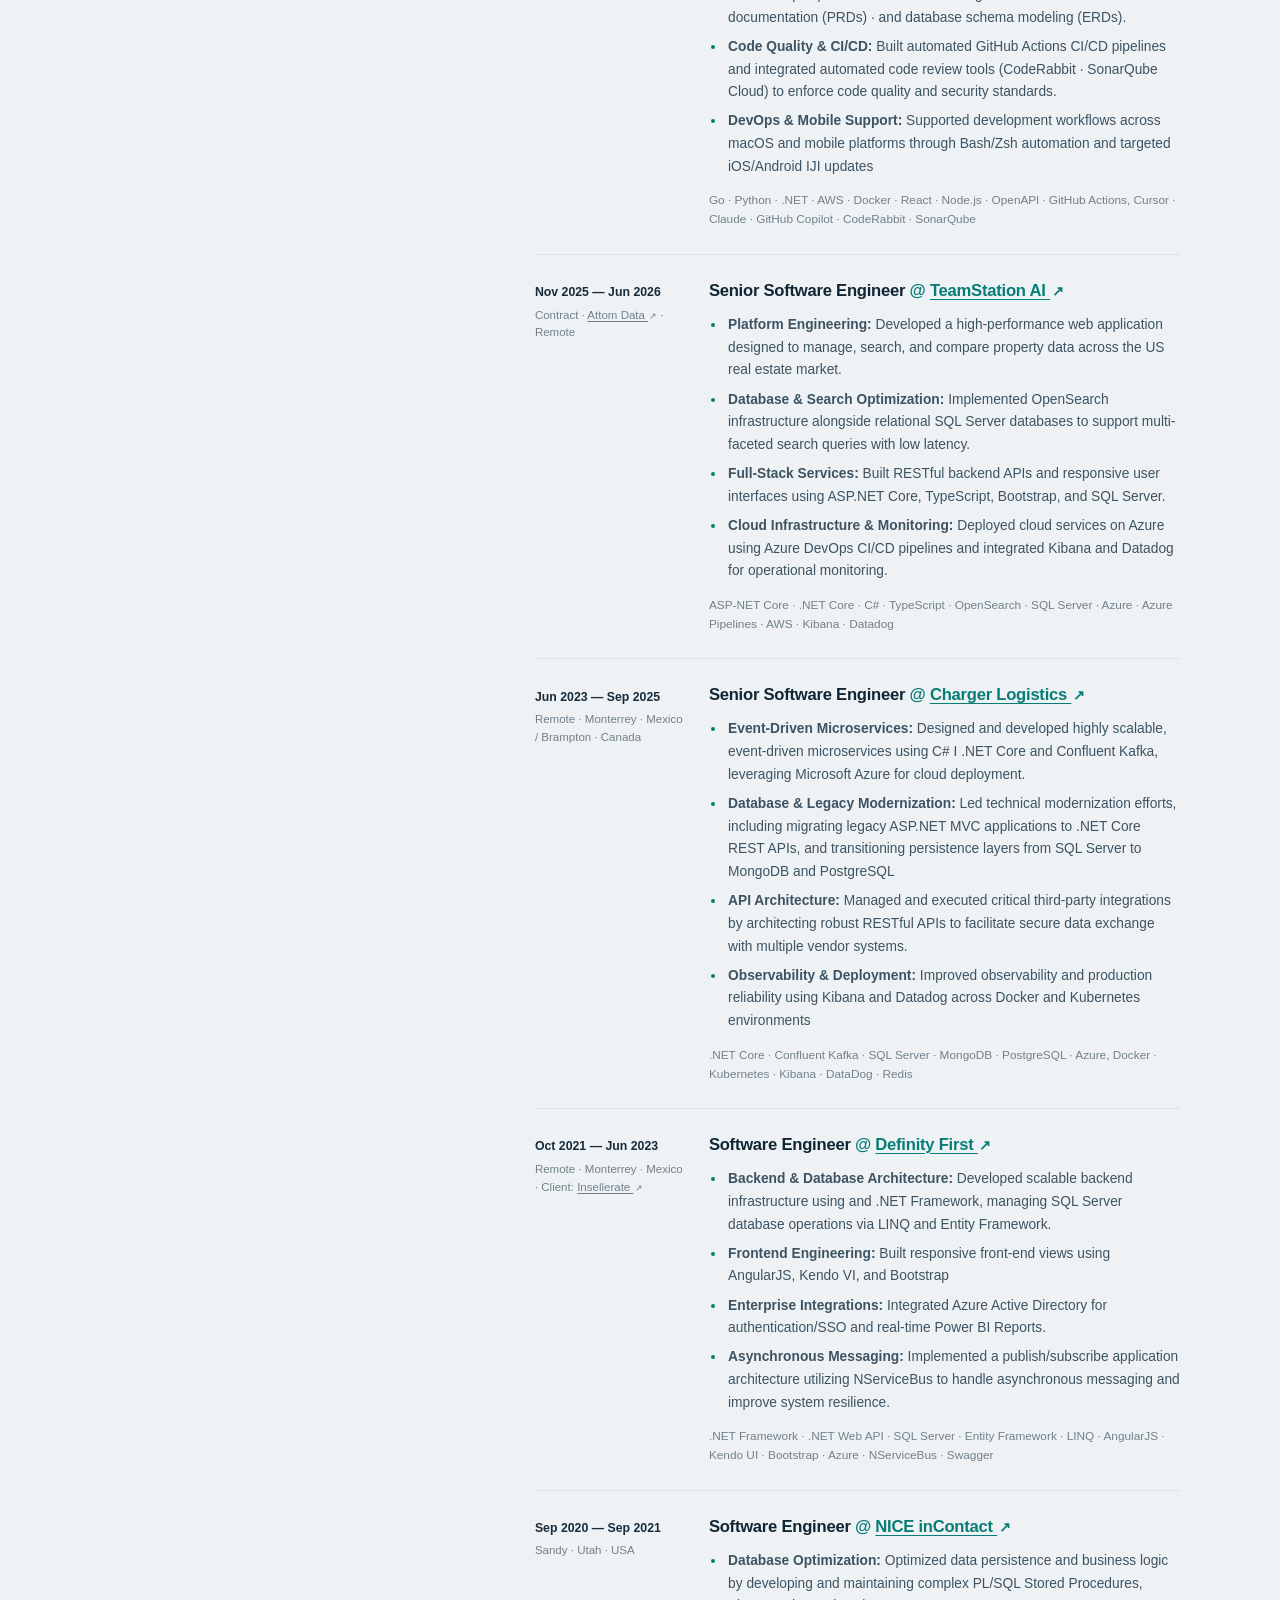
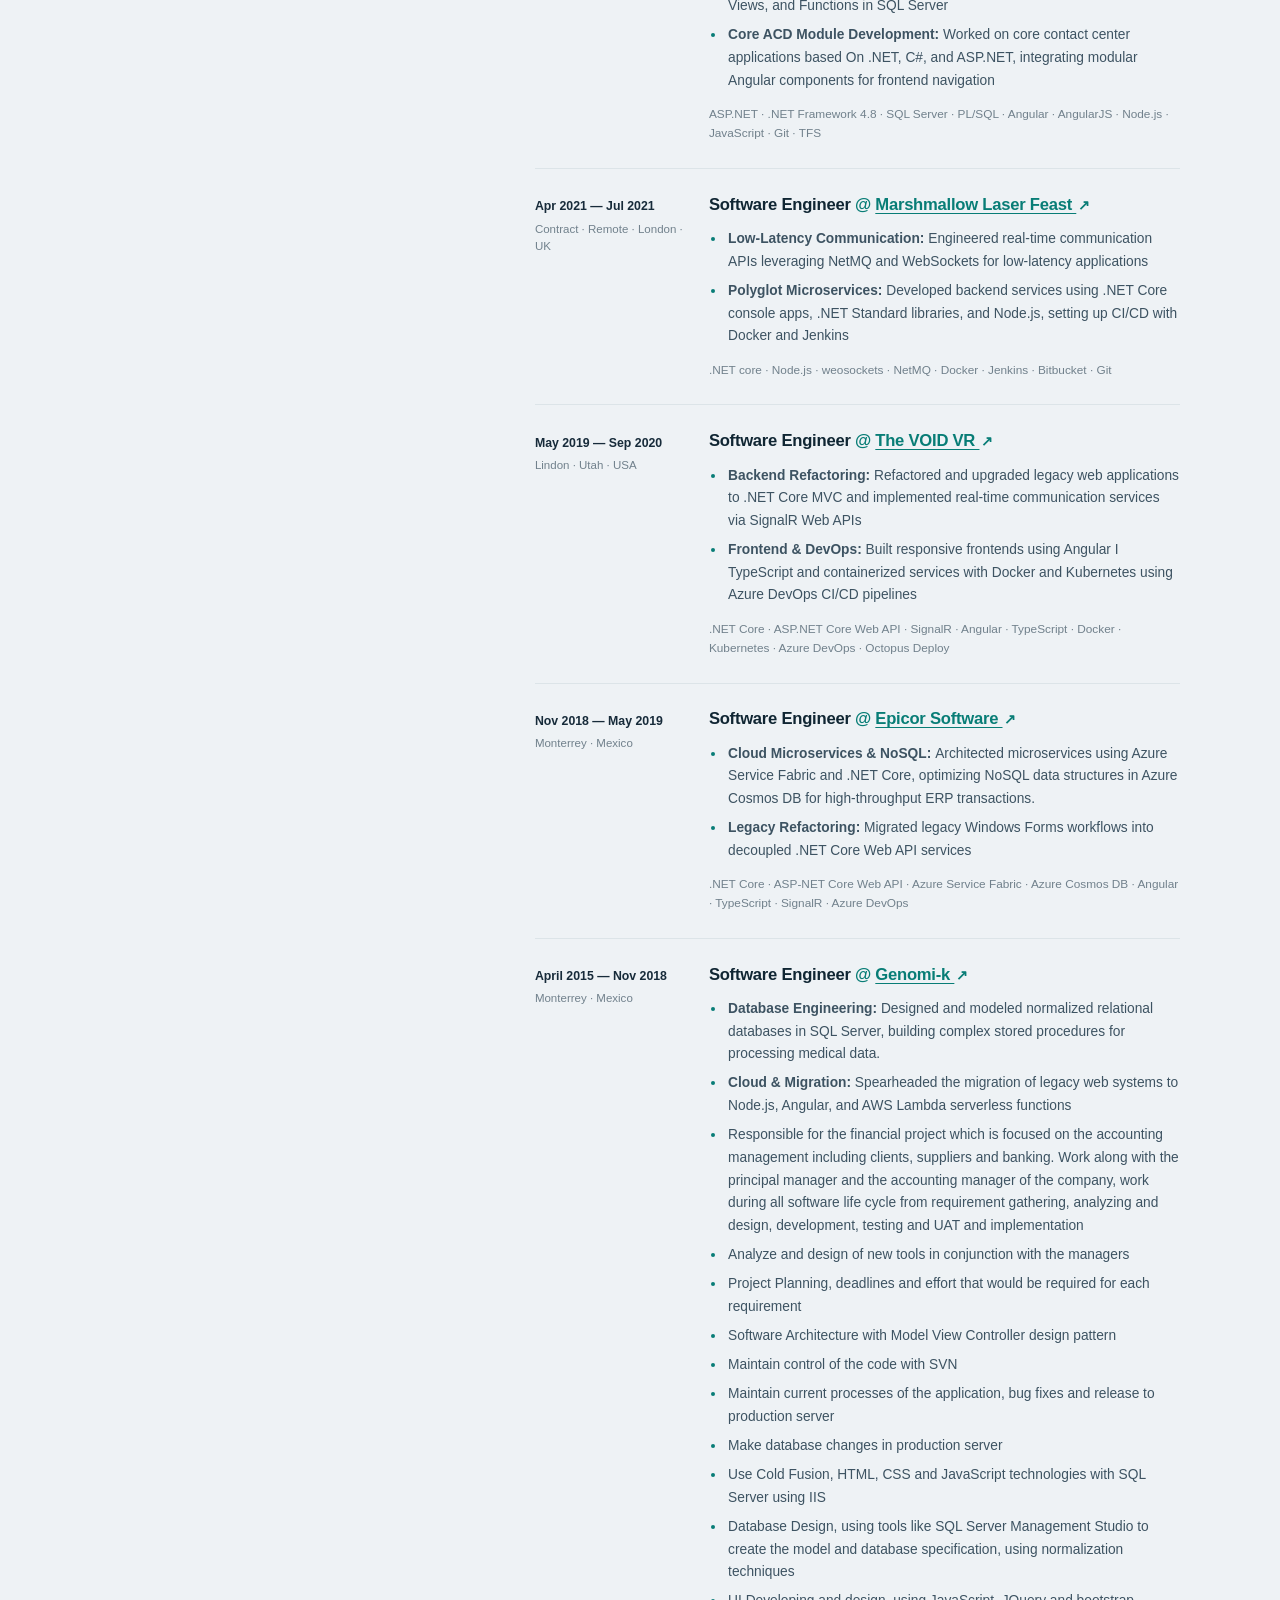
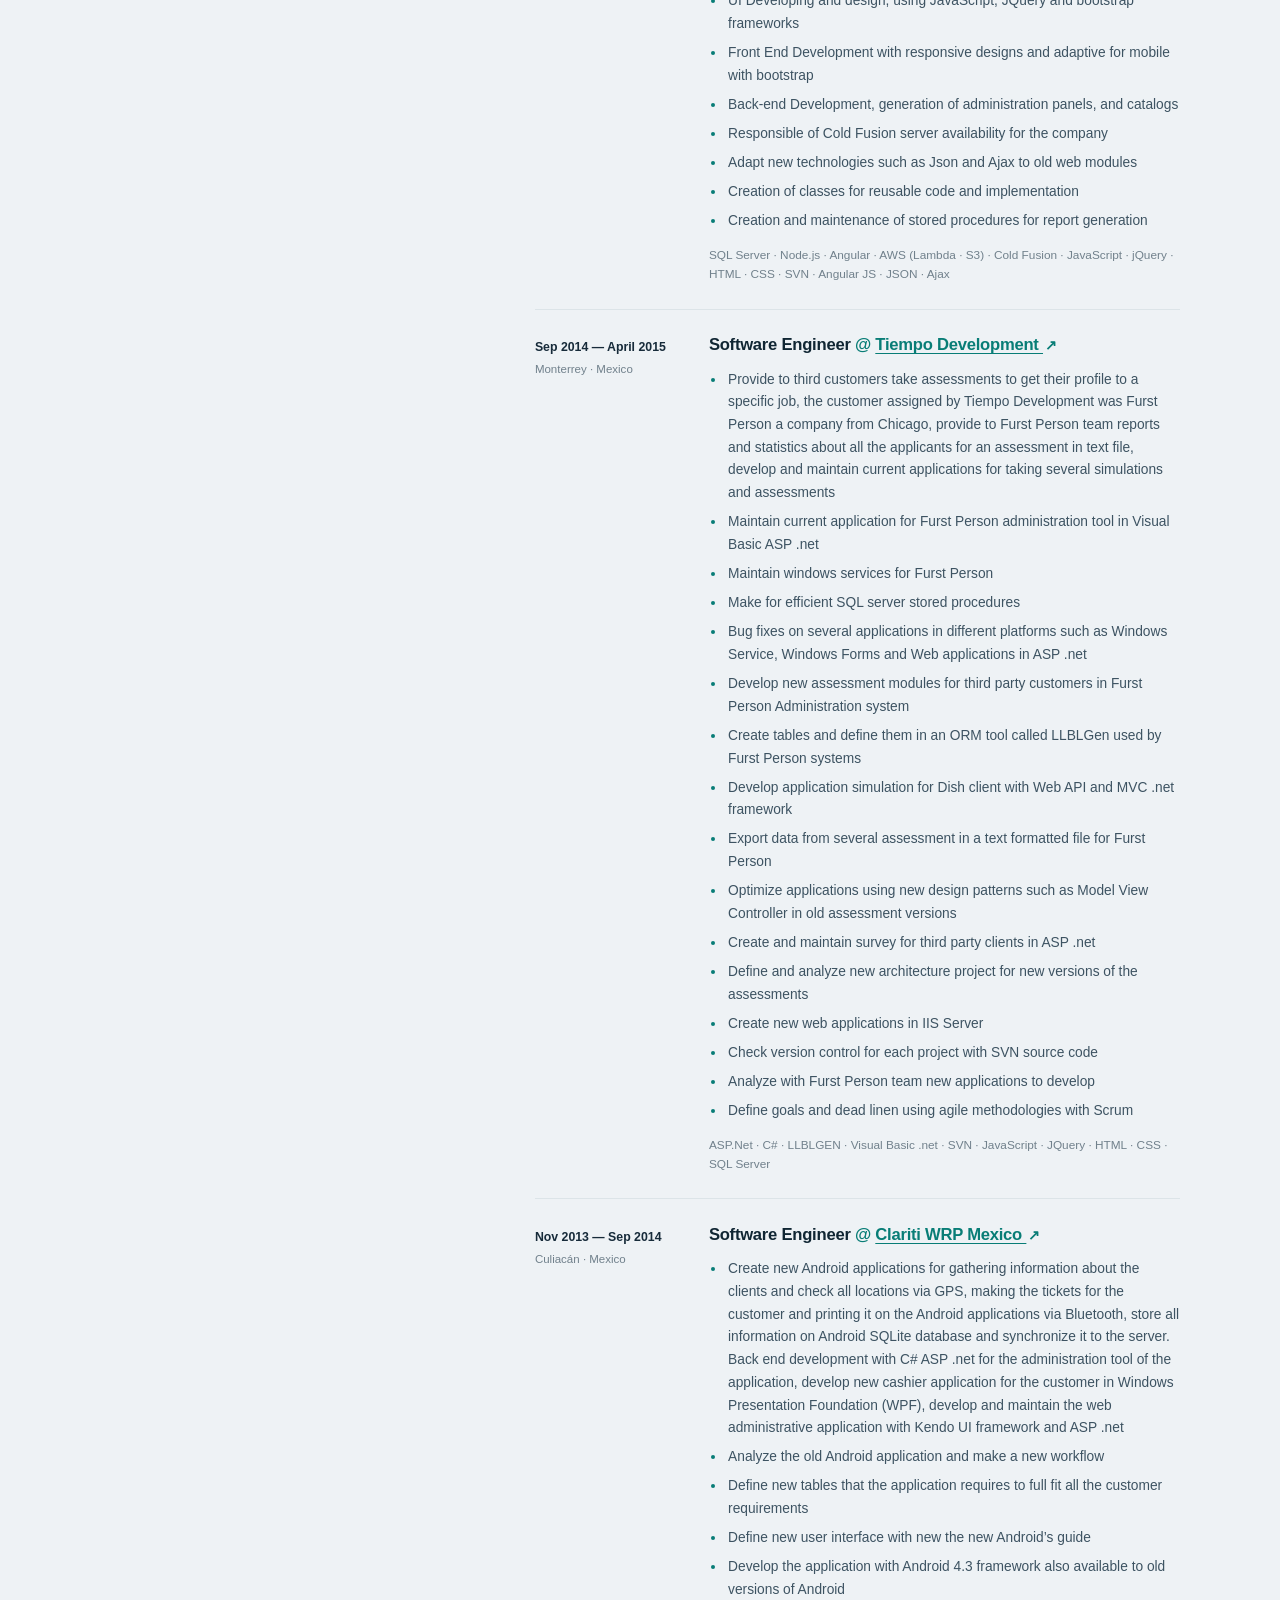
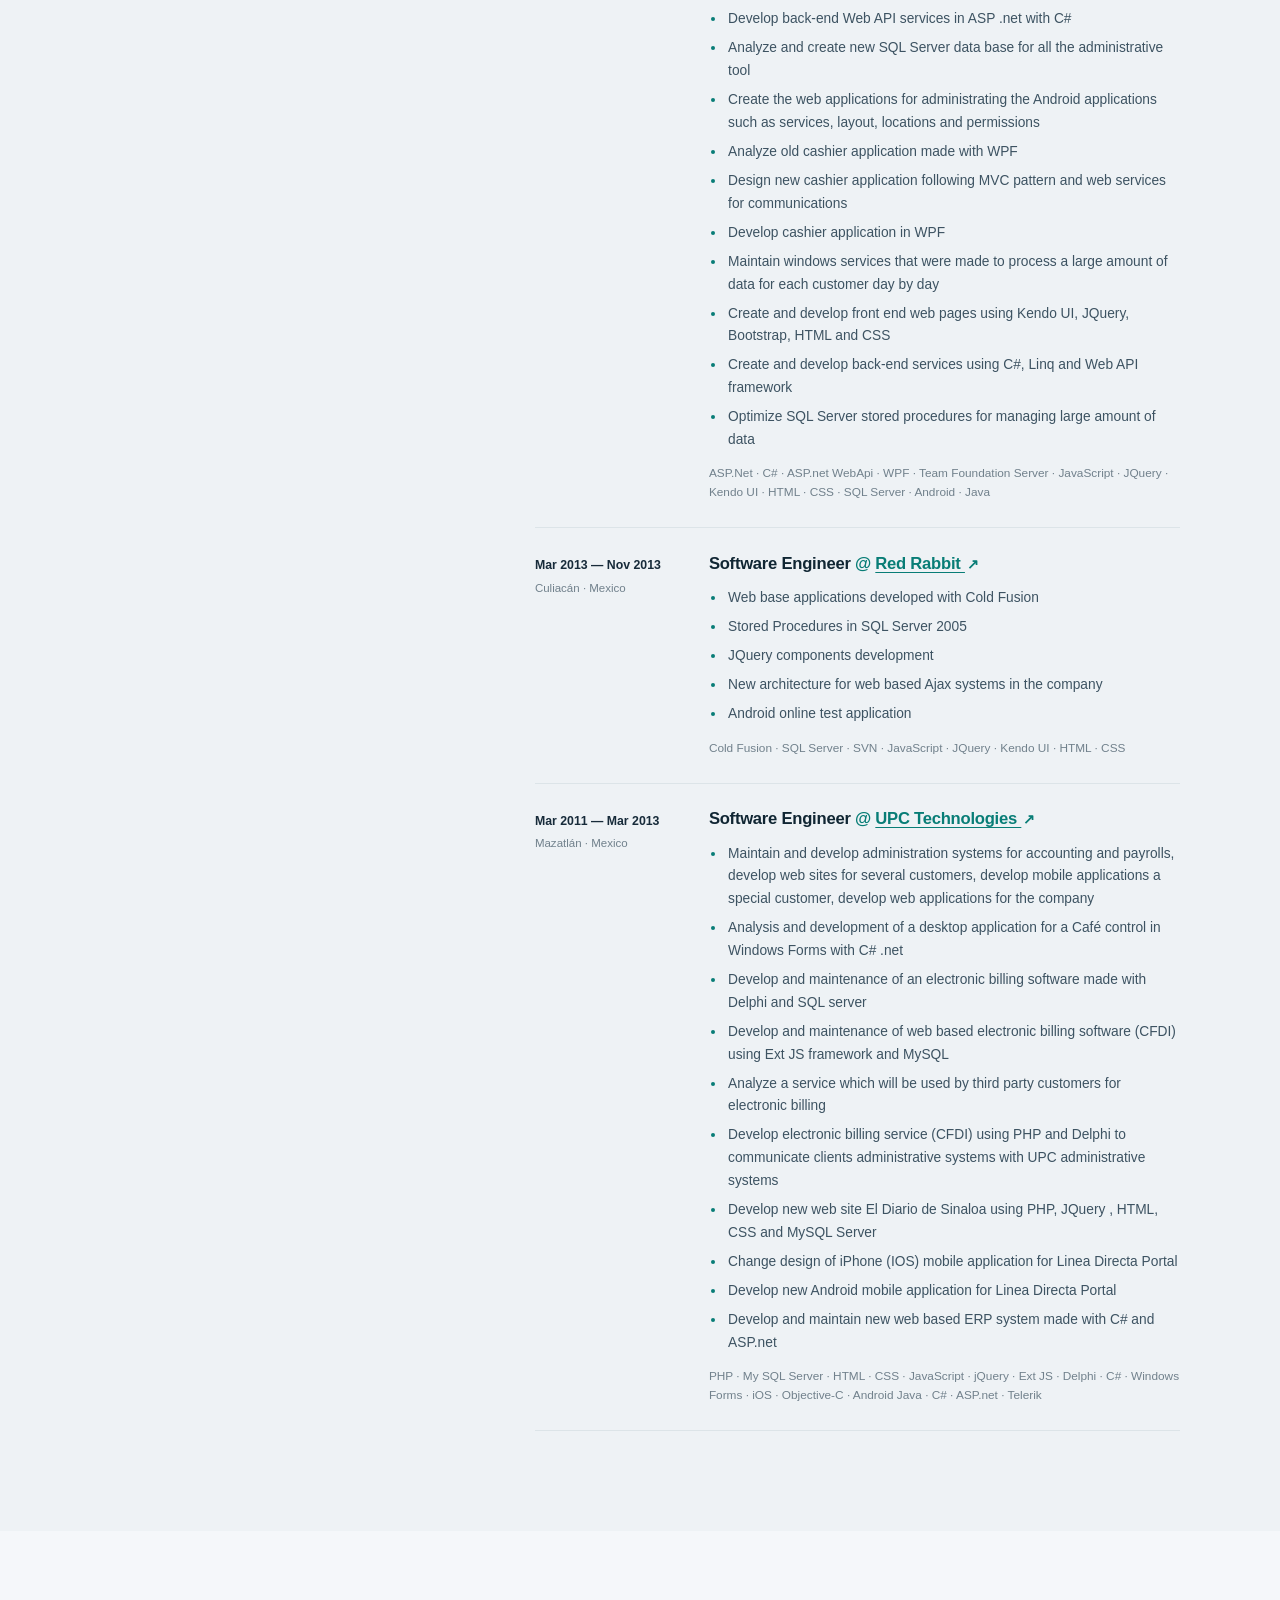
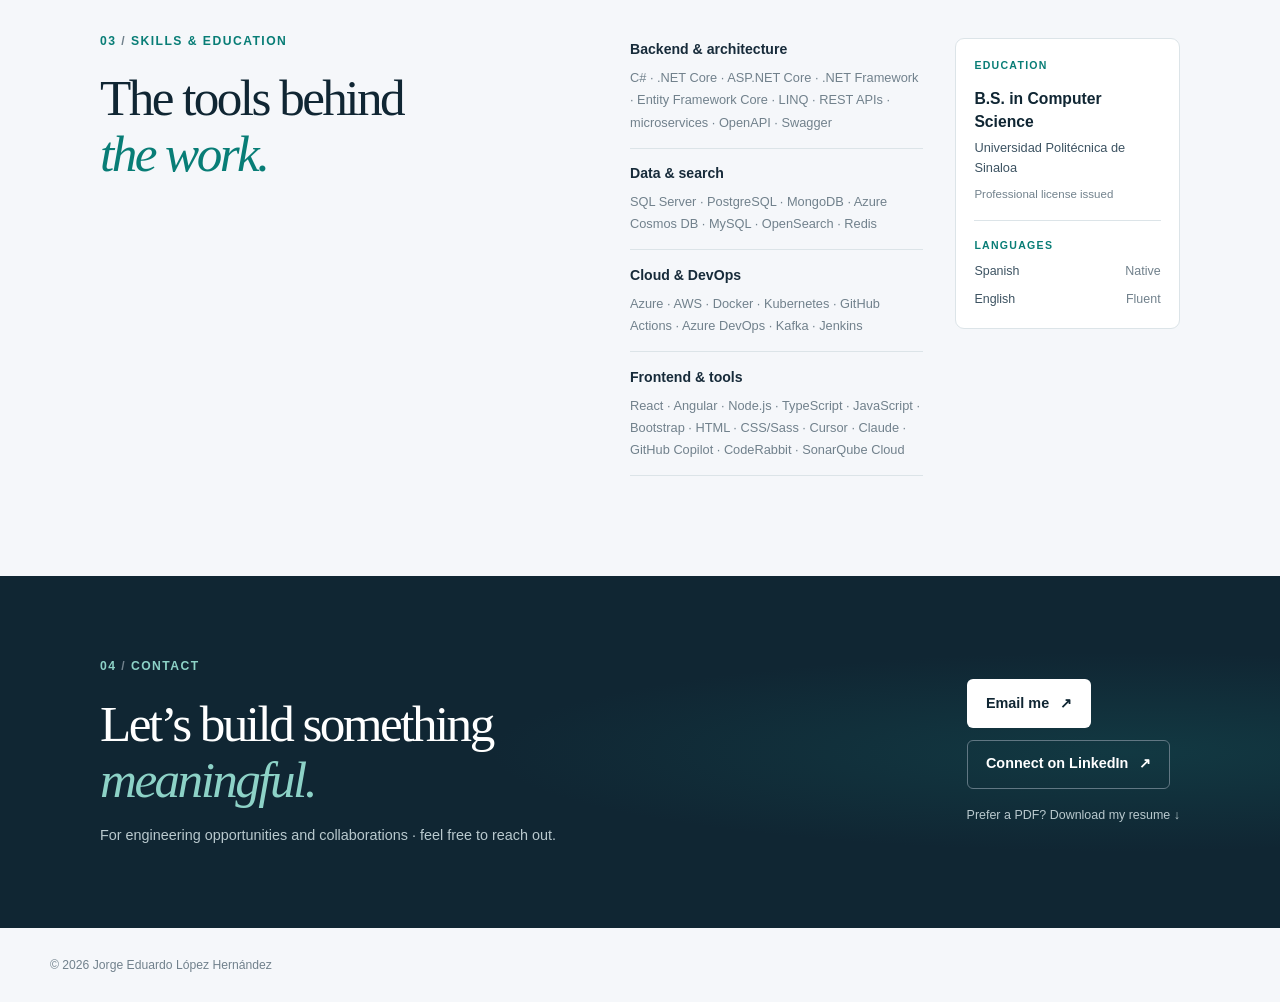
==== commit f25d7407: "finished resume" ====
--- a/resume/index.html
+++ b/resume/index.html
@@ -27,8 +27,10 @@
 
     <header class="site-header">
       <a class="brand" href="#top" aria-label="Jorge Eduardo López Hernández · home">
-        <span class="brand-mark" aria-hidden="true">JL</span>
-        <span>Jorge López Hernández</span>
+        <span class="brand-copy">
+          <span class="brand-name">Jorge Eduardo López Hernández</span>
+          <span class="brand-title">Senior Backend Engineer | Cloud Distributed Systems | AI | C#/.NET | Microservices | Azure | AWS</span>
+        </span>
       </a>
       <nav class="site-nav" aria-label="Main navigation">
         <a href="#about">About</a>
@@ -43,15 +45,10 @@
     </header>
 
     <main id="main">
-      <section class="hero section-shell" id="top" aria-labelledby="hero-title">
-        <div class="hero-copy">
-          <p class="eyebrow"><span class="status-dot" aria-hidden="true"></span> Senior Backend Engineer | Cloud & Distributed Systems | C#/.NET | Microservices | Azure | AWS <span class="eyebrow-separator">·</span> Monterrey · Mexico</p>
-          <h1 id="hero-title">Jorge Eduardo<br><span>López Hernández</span></h1>
-          <p class="hero-summary">
-            I build reliable · scalable software systems and cloud-native services.
-            With 14+ years in software engineering · I work across backend architecture,
-            distributed systems · and modern cloud platforms.
-          </p>
+      <section class="section-shell section-block about-section" id="about" aria-labelledby="about-title">
+        <div class="section-heading">
+          <p class="section-index">01 <span>/</span> About</p>
+          <h2 id="about-title">Thoughtful engineering.<br><span>Systems built to last.</span></h2>
           <div class="hero-actions">
             <a class="button button-primary" href="resume/Resume.pdf" download>
               Download resume <span aria-hidden="true">↓</span>
@@ -60,43 +57,32 @@
           </div>
           <div class="contact-links" aria-label="Contact links">
             <a href="mailto:jorgedeoz1989@gmail.com">jorgedeoz1989@gmail.com</a>
+            <a href="tel:+526691500816">+52 669 150 0816</a>
             <a href="https://www.linkedin.com/in/jorgeeduardolopez1989/" target="_blank" rel="noopener noreferrer">LinkedIn <span aria-hidden="true">↗</span></a>
           </div>
-        </div>
-        <aside class="hero-card" aria-label="Professional highlights">
-          <div class="hero-card-top">
-            <span class="card-label">A little about my work</span>
-            <span class="card-spark" aria-hidden="true">✳</span>
-          </div>
-          <p class="hero-card-stat">14<span>+</span></p>
-          <p class="hero-card-caption">years building<br>software that scales</p>
-          <div class="card-rule"></div>
-          <p class="card-focus-label">Focused on</p>
-          <p class="card-focus">Backend systems<br>Cloud platforms<br>Engineering quality</p>
-        </aside>
-        <a class="scroll-cue" href="#about"><span aria-hidden="true">↓</span> Scroll to explore</a>
-      </section>
-
-      <section class="section-shell section-block about-section" id="about" aria-labelledby="about-title">
-        <div class="section-heading">
-          <p class="section-index">01 <span>/</span> About</p>
-          <h2 id="about-title">Thoughtful engineering.<br><span>Systems built to last.</span></h2>
         </div>
         <div class="about-content">
           <p>
-            I’m a Senior Backend Engineer with 14+ years of experience designing and
-            building scalable software systems · cloud-native services · APIs · and
-            distributed architectures. My core expertise is C#/.NET · backend architecture,
-            microservices · REST APIs · SQL Server · PostgreSQL · MongoDB · Azure · and AWS.
+            I'm a Senior Backend Engineer with 14+ years of experience designing and building scalable software systems, cloud-native services, APIs, and distributed architectures.
+            My core expertise is C#/.NET, backend architecture, microservices, REST APIs, SQL Server, PostgreSQL, MongoDB, and cloud platforms including Azure and AWS. More recently, Ive expanded into Go, Python, React, and AI-assisted engineering while working on SaaS and payroll platforms.
+            I enjoy solving complex backend and architecture problems — modernizing legacy systems, designing event-driven services, building reliable APIs, improving observability, and developing systems that can scale.            
           </p>
           <p>
-            More recently · I’ve expanded into Go · Python · React · and AI-assisted
-            engineering while working on SaaS platforms. I enjoy modernizing legacy
-            systems · designing event-driven architectures · and improving reliability
-            and observability. I’ve collaborated with distributed teams across the US,
-            Canada · the UK · and Latin America in SaaS · fintech · real estate · logistics,
-            and enterprise technology.
+            Core areas:
+            <ul>
+              <li>Backend Engineering: C#, .NET, Go, Python, REST APIs, Microservices</li>
+              <li>Distributed Systems: Event-driven architecture, Kafka, messaging, scalability</li>
+              <li>Cloud: AWS, Azure, Docker, Kubernetes, CI/CD</li>
+              <li>Data: SQL Server, PostgreSQL, MongoDB, Cosmos DB, Redis, OpenSearch</li>
+              <li>Engineering: System modernization, API architecture, observability, performance</li>
+              <li>AI-Native Development: Cursor, Claude, GitHub Copilot, CodeRabbit, AI-assisted development and technical workflows</li>
+              <li>AI-Native Development: Cursor, Claude, GitHub Copilot, CodeRabbit, AI-assisted development and technical workflows</li>
+            </ul>            
           </p>
+          <p>
+            I've worked with distributed teams across the US, Canada, UK, and Latin America, building software for SaaS, payroll, real estate, logistics, enterprise, and other technology-driven products.
+            I'm interested in Senior Backend, Senior Software Engineer, Cloud, Platform, Distributed Systems, and AI-enabled engineering opportunities.
+          </p> 
           <div class="focus-tags" aria-label="Areas of focus">
             <span>Distributed systems</span>
             <span>Cloud-native services</span>
@@ -184,7 +170,7 @@
                 </ul>
                 <p class="tech-list">
                   ASP-NET Core · .NET Core · C# · TypeScript · OpenSearch · SQL Server · Azure · Azure
-                  Pipelines · AWS · Kibana · Datadog.
+                  Pipelines · AWS · Kibana · Datadog
                 </p>
               </div>
             </article>
@@ -197,10 +183,29 @@
               <div class="job-details">
                 <h3>Senior Software Engineer <span class="job-company">@ <a href="https://chargerlogistics.com/en" target="_blank" rel="noopener noreferrer">Charger Logistics <span class="external-link-arrow" aria-hidden="true">↗</span></a></span></h3>
                 <ul>
-                  <li>Designed scalable · event-driven microservices with .NET and Confluent Kafka on Microsoft Azure.</li>
-                  <li>Led persistence-layer modernization from SQL Server to MongoDB and PostgreSQL · and improved production observability across Docker and Kubernetes environments.</li>
-                </ul>
-                <p class="tech-list">C#/.NET · Kafka · Azure · SQL Server · MongoDB · PostgreSQL · Docker · Kubernetes</p>
+                  <li>
+                    <b>Event-Driven Microservices: </b>Designed and developed highly scalable, event-driven
+                    microservices using C# I .NET Core and Confluent Kafka, leveraging Microsoft Azure for
+                    cloud deployment.
+                  </li>
+                  <li>
+                    <b>Database & Legacy Modernization: </b>Led technical modernization efforts, including
+                    migrating legacy ASP.NET MVC applications to .NET Core REST APIs, and transitioning
+                    persistence layers from SQL Server to MongoDB and PostgreSQL
+                  </li>
+                  <li>
+                    <b>API Architecture: </b>Managed and executed critical third-party integrations by architecting
+                    robust RESTful APIs to facilitate secure data exchange with multiple vendor systems.
+                  </li>
+                  <li>
+                    <b>Observability & Deployment: </b>Improved observability and production reliability using
+                    Kibana and Datadog across Docker and Kubernetes environments
+                  </li>
+                </ul>
+                <p class="tech-list">
+                  .NET Core · Confluent Kafka · SQL Server · MongoDB · PostgreSQL · Azure,
+                  Docker · Kubernetes · Kibana · DataDog · Redis
+                </p>
               </div>
             </article>
 
@@ -212,10 +217,25 @@
               <div class="job-details">
                 <h3>Software Engineer <span class="job-company">@ <a href="https://www.definity.io/" target="_blank" rel="noopener noreferrer">Definity First <span class="external-link-arrow" aria-hidden="true">↗</span></a></span></h3>
                 <ul>
-                  <li>Developed C#/.NET backend services and SQL Server data operations · with responsive AngularJS · Kendo UI · and Bootstrap views.</li>
-                  <li>Integrated Azure Active Directory single sign-on and Power BI reports · and implemented asynchronous publish/subscribe messaging with NServiceBus.</li>
-                </ul>
-                <p class="tech-list">C# · .NET Framework · SQL Server · AngularJS · Azure · NServiceBus</p>
+                  <li>
+                    <b>Backend & Database Architecture: </b> Developed scalable backend infrastructure using
+                    and .NET Framework, managing SQL Server database operations via LINQ and Entity
+                    Framework.
+                  </li>
+                  <li>
+                    <b>Frontend Engineering: </b>  Built responsive front-end views using AngularJS, Kendo VI, and Bootstrap
+                  </li>
+                  <li>
+                    <b>Enterprise Integrations: </b>   Integrated Azure Active Directory for authentication/SSO and real-time Power BI Reports.
+                  </li>
+                  <li>
+                    <b>Asynchronous Messaging: </b>  Implemented a publish/subscribe application architecture utilizing NServiceBus to handle asynchronous messaging and improve system resilience.
+                  </li>
+                </ul>
+                <p class="tech-list">
+                  .NET Framework · .NET Web API · SQL Server · Entity Framework · LINQ ·
+                  AngularJS · Kendo UI · Bootstrap · Azure · NServiceBus · Swagger
+                </p>
               </div>
             </article>
 
@@ -227,10 +247,19 @@
               <div class="job-details">
                 <h3>Software Engineer <span class="job-company">@ <a href="https://www.nice.com/" target="_blank" rel="noopener noreferrer">NICE inContact <span class="external-link-arrow" aria-hidden="true">↗</span></a></span></h3>
                 <ul>
-                  <li>Optimized SQL Server persistence and business logic through stored procedures · views · and functions.</li>
-                  <li>Contributed to .NET contact-center applications and integrated modular Angular components.</li>
-                </ul>
-                <p class="tech-list">C# · ASP.NET · .NET Framework · SQL Server · Angular · Node.js · JavaScript</p>
+                  <li>
+                    <b>Database Optimization: </b> Optimized data persistence and business logic by developing and
+                    maintaining complex PL/SQL Stored Procedures, Views, and Functions in SQL Server
+                  </li>
+                  <li>
+                    <b>Core ACD Module Development: </b> Worked on core contact center applications based On
+                    .NET, C#, and ASP.NET, integrating modular Angular components for frontend navigation
+                  </li>
+                </ul>
+                <p class="tech-list">
+                  ASP.NET · .NET Framework 4.8 · SQL Server · PL/SQL · Angular · AngularJS · 
+                  Node.js · JavaScript · Git · TFS
+                </p>
               </div>
             </article>
 
@@ -242,10 +271,18 @@
               <div class="job-details">
                 <h3>Software Engineer <span class="job-company">@ <a href="https://marshmallowlaserfeast.com/" target="_blank" rel="noopener noreferrer">Marshmallow Laser Feast <span class="external-link-arrow" aria-hidden="true">↗</span></a></span></h3>
                 <ul>
-                  <li>Engineered low-latency real-time communication APIs using NetMQ and WebSockets.</li>
-                  <li>Developed .NET and Node.js backend services and set up CI/CD with Docker and Jenkins.</li>
-                </ul>
-                <p class="tech-list">C#/.NET · Node.js · WebSockets · NetMQ · Docker · Jenkins</p>
+                  <li>
+                    <b>Low-Latency Communication: </b> Engineered real-time communication APIs leveraging
+                    NetMQ and WebSockets for low-latency applications
+                  </li>
+                  <li>
+                    <b>Polyglot Microservices: </b> Developed backend services using .NET Core console apps, .NET
+                    Standard libraries, and Node.js, setting up CI/CD with Docker and Jenkins
+                  </li>
+                </ul>
+                <p class="tech-list">
+                  .NET core · Node.js · weosockets · NetMQ · Docker · Jenkins · Bitbucket · Git
+                </p>
               </div>
             </article>
 
@@ -257,10 +294,19 @@
               <div class="job-details">
                 <h3>Software Engineer <span class="job-company">@ <a href="https://www.thevoid.com/" target="_blank" rel="noopener noreferrer">The VOID VR <span class="external-link-arrow" aria-hidden="true">↗</span></a></span></h3>
                 <ul>
-                  <li>Refactored legacy web applications into .NET Core containerized services.</li>
-                  <li>Worked with Docker · Kubernetes · and Azure DevOps CI/CD pipelines.</li>
-                </ul>
-                <p class="tech-list">C#/.NET Core · ASP.NET Core · SignalR · Angular · TypeScript · Docker · Kubernetes</p>
+                  <li>
+                    <b>Backend Refactoring: </b> Refactored and upgraded legacy web applications to .NET Core
+                    MVC and implemented real-time communication services via SignalR Web APIs
+                  </li>
+                  <li>
+                    <b>Frontend & DevOps: </b> Built responsive frontends using Angular I TypeScript and
+                    containerized services with Docker and Kubernetes using Azure DevOps CI/CD pipelines
+                  </li>
+                </ul>
+                <p class="tech-list">
+                  .NET Core · ASP.NET Core Web API · SignalR · Angular · TypeScript · Docker · 
+                  Kubernetes · Azure DevOps · Octopus Deploy
+                </p>
               </div>
             </article>
 
@@ -272,25 +318,109 @@
               <div class="job-details">
                 <h3>Software Engineer <span class="job-company">@ <a href="https://www.epicor.com/en/" target="_blank" rel="noopener noreferrer">Epicor Software <span class="external-link-arrow" aria-hidden="true">↗</span></a></span></h3>
                 <ul>
-                  <li>Architected .NET Core microservices with Azure Service Fabric and optimized Azure Cosmos DB data structures for ERP transactions.</li>
-                  <li>Migrated legacy Windows Forms workflows into decoupled .NET Core Web API services.</li>
-                </ul>
-                <p class="tech-list">.NET Core · ASP.NET Core · Azure Service Fabric · Cosmos DB · Angular · TypeScript</p>
-              </div>
-            </article>
-
-            <article class="job-card">
-              <div class="job-meta">
-                <p class="job-date"><time datetime="2014-09">Sep 2014</time> — <time datetime="2018-11">Nov 2018</time></p>
+                  <li>
+                    <b>Cloud Microservices & NoSQL: </b> Architected microservices using Azure Service Fabric and
+                    .NET Core, optimizing NoSQL data structures in Azure Cosmos DB for high-throughput
+                    ERP transactions.
+                  </li>
+                  <li>
+                    <b>Legacy Refactoring: </b>  Migrated legacy Windows Forms workflows into decoupled .NET
+                    Core Web API services
+                  </li>
+                </ul>
+                <p class="tech-list">
+                  .NET Core · ASP-NET Core Web API · Azure Service Fabric · Azure Cosmos DB · 
+                  Angular · TypeScript · SignalR · Azure DevOps
+                </p>
+              </div>
+            </article>
+
+            <article class="job-card">
+              <div class="job-meta">
+                <p class="job-date"><time datetime="2015-04">April 2015</time> — <time datetime="2018-11">Nov 2018</time></p>
                 <p class="job-location">Monterrey · Mexico</p>
               </div>
               <div class="job-details">
                 <h3>Software Engineer <span class="job-company">@ <a href="https://genomi-k.com/" target="_blank" rel="noopener noreferrer">Genomi-k <span class="external-link-arrow" aria-hidden="true">↗</span></a></span></h3>
                 <ul>
-                  <li>Designed normalized SQL Server databases and stored procedures for medical-data processing.</li>
-                  <li>Helped migrate legacy web systems to Node.js · Angular · and AWS Lambda serverless functions.</li>
-                </ul>
-                <p class="tech-list">SQL Server · C# · Node.js · Angular · AWS Lambda · HTML · CSS</p>
+                  <li>
+                    <b>Database Engineering: </b>   Designed and modeled normalized relational databases in SQL
+                    Server, building complex stored procedures for processing medical data.
+                  </li>
+                  <li>
+                    <b>Cloud & Migration: </b>  Spearheaded the migration of legacy web systems to Node.js,
+                    Angular, and AWS Lambda serverless functions
+                  </li>
+                  <li>
+                    Responsible for the financial project which is focused on the accounting management including clients, suppliers and 
+                    banking. Work along with the principal manager and the accounting manager of the company, work during all 
+                    software life cycle from requirement gathering, analyzing and design, development, testing and UAT and 
+                    implementation
+                  </li>
+                  <li>
+                    Analyze and design of new tools in conjunction with the managers
+                  </li>
+                  <li>
+                    Project Planning, deadlines and effort that would be required for each requirement
+                  </li>
+                  <li>
+                    Software Architecture with Model View Controller design pattern
+                  </li>
+                  <li>
+                    Maintain control of the code with SVN
+                  </li>
+                  <li>Maintain current processes of the application, bug fixes and release to production server</li>
+                  <li>Make database changes in production server</li>
+                  <li>Use Cold Fusion, HTML, CSS and JavaScript technologies with SQL Server using IIS</li>
+                  <li>Database Design, using tools like SQL Server Management Studio to create the model and database specification, using normalization techniques</li>
+                  <li>UI Developing and design, using JavaScript, JQuery and bootstrap frameworks</li>
+                  <li>Front End Development with responsive designs and adaptive for mobile with bootstrap</li>
+                  <li>Back-end Development, generation of administration panels, and catalogs</li>
+                  <li>Responsible of Cold Fusion server availability for the company</li>
+                  <li> Adapt new technologies such as Json and Ajax to old web modules</li>
+                  <li>Creation of classes for reusable code and implementation</li>
+                  <li>Creation and maintenance of stored procedures for report generation</li>
+                </ul>
+                <p class="tech-list">
+                  SQL Server · Node.js · Angular · AWS (Lambda · S3) · Cold Fusion · JavaScript · jQuery · HTML · CSS ·
+                  SVN · Angular JS · JSON · Ajax
+                </p>
+              </div>
+            </article>
+
+            <article class="job-card">
+              <div class="job-meta">
+                <p class="job-date"><time datetime="2014-09">Sep 2014</time> — <time datetime="2015-04">April 2015</time></p>
+                <p class="job-location">Monterrey · Mexico</p>
+              </div>
+              <div class="job-details">
+                <h3>Software Engineer <span class="job-company">@ <a href="https://www.3pillar.ai/" target="_blank" rel="noopener noreferrer">Tiempo Development <span class="external-link-arrow" aria-hidden="true">↗</span></a></span></h3>
+                <ul>
+                  <li>
+                    Provide to third customers take assessments to get their profile to a specific job, the customer assigned by Tiempo 
+                    Development was Furst Person a company from Chicago, provide to Furst Person team reports and statistics about all
+                    the applicants for an assessment in text file, develop and maintain current applications for taking several simulations 
+                    and assessments 
+                  </li>
+                  <li>Maintain current application for Furst Person administration tool in Visual Basic ASP .net</li>
+                  <li>Maintain windows services for Furst Person </li>
+                  <li>Make for efficient SQL server stored procedures </li>
+                  <li>Bug fixes on several applications in different platforms such as Windows Service, Windows Forms and Web applications in ASP .net </li>
+                  <li>Develop new assessment modules for third party customers in Furst Person Administration system</li>
+                  <li>Create tables and define them in an ORM tool called LLBLGen used by Furst Person systems </li>
+                  <li>Develop application simulation for Dish client with Web API and MVC .net framework  </li>
+                  <li>Export data from several assessment in a text formatted file for Furst Person   </li>
+                  <li>Optimize applications using new design patterns such as Model View Controller in old assessment versions</li>
+                  <li>Create and maintain survey for third party clients in ASP .net</li>
+                  <li>Define and analyze new architecture project for new versions of the assessments </li>
+                  <li>Create new web applications in IIS Server </li>
+                  <li>Check version control for each project with SVN source code </li>
+                  <li>Analyze with Furst Person team new applications to develop  </li>
+                  <li>Define goals and dead linen using agile methodologies with Scrum </li>
+                </ul>
+                <p class="tech-list">
+                  ASP.Net · C# · LLBLGEN · Visual Basic .net · SVN · JavaScript · JQuery · HTML · CSS · SQL Server
+                </p>
               </div>
             </article>
 
@@ -302,25 +432,78 @@
               <div class="job-details">
                 <h3>Software Engineer <span class="job-company">@ <a href="https://www.clariti.mx/" target="_blank" rel="noopener noreferrer">Clariti WRP Mexico <span class="external-link-arrow" aria-hidden="true">↗</span></a></span></h3>
                 <ul>
-                  <li>Modeled SQL Server databases and created custom C#/.NET Web API services for municipal ERP platforms.</li>
-                  <li>Worked with WPF and Kendo UI frontends · as well as Android and Java applications.</li>
-                </ul>
-                <p class="tech-list">C# · ASP.NET Web API · WPF · SQL Server · Android · Java · JavaScript</p>
-              </div>
-            </article>
-
-            <article class="job-card">
-              <div class="job-meta">
-                <p class="job-date"><time datetime="2011-03">Mar 2011</time> — <time datetime="2013-11">Nov 2013</time></p>
-                <p class="job-location">Culiacán & Mazatlán · Mexico</p>
-              </div>
-              <div class="job-details">
-                <h3>Software Engineer <span class="job-company">@ <a href="https://upctechnologies.com/en/" target="_blank" rel="noopener noreferrer">UPC Technologies <span class="external-link-arrow" aria-hidden="true">↗</span></a> &amp; <a href="https://www.redrabbit.mx/" target="_blank" rel="noopener noreferrer">Red Rabbit <span class="external-link-arrow" aria-hidden="true">↗</span></a></span></h3>
-                <ul>
-                  <li>Developed web ERP applications using C# and ASP.NET.</li>
-                  <li>Worked on electronic billing engines across Delphi/SQL Server and PHP/MySQL systems.</li>
-                </ul>
-                <p class="tech-list">C# · ASP.NET · Delphi · SQL Server · PHP · MySQL · Java</p>
+                  <li>
+                    Create new Android applications for gathering information about the clients and check all locations via GPS, making 
+                    the tickets for the customer and printing it on the Android applications via Bluetooth, store all information on 
+                    Android SQLite database and synchronize it to the server. Back end development with C# ASP .net for the 
+                    administration tool of the application, develop new cashier application for the customer in Windows Presentation 
+                    Foundation (WPF), develop and maintain the web administrative application with Kendo UI framework and ASP .net 
+                  </li>
+                  <li>Analyze the old Android application and make a new workflow </li>
+                  <li>Define new tables that the application requires to full fit all the customer requirements </li>
+                  <li> Define new user interface with new the new Android’s guide </li>
+                  <li> Develop the application with Android 4.3 framework also available to old versions of Android </li>
+                  <li> Develop back-end Web API services in ASP .net with C# </li>
+                  <li>Analyze and create new SQL Server data base for all the administrative tool</li>
+                  <li>Create the web applications for administrating the Android applications such as services, layout, locations and  permissions </li>
+                  <li>Analyze old cashier application made with WPF </li>
+                  <li>Design new cashier application following MVC pattern and web services for communications  </li>
+                  <li> Develop cashier application in WPF </li>
+                  <li> Maintain windows services that were made to process a large amount of data for each customer day by day </li>
+                  <li> Create and develop front end web pages using Kendo UI, JQuery, Bootstrap, HTML and CSS  </li>
+                  <li>  Create and develop back-end services using C#, Linq and Web API framework  </li>
+                  <li>  Optimize SQL Server stored procedures for managing large amount of data </li>
+                </ul>
+                <p class="tech-list">
+                  ASP.Net · C# · ASP.net WebApi · WPF · Team Foundation Server · JavaScript · JQuery · Kendo UI · HTML · CSS · SQL Server · Android · Java
+                </p>
+              </div>
+            </article>
+
+            <article class="job-card">
+              <div class="job-meta">
+                <p class="job-date"><time datetime="2013-03">Mar 2013</time> — <time datetime="2013-11">Nov 2013</time></p>
+                <p class="job-location">Culiacán · Mexico</p>
+              </div>
+              <div class="job-details">
+                <h3>Software Engineer <span class="job-company">@ <a href="https://www.redrabbit.mx/" target="_blank" rel="noopener noreferrer">Red Rabbit <span class="external-link-arrow" aria-hidden="true">↗</span></a></span></h3>
+                <ul>
+                  <li>Web base applications developed with Cold Fusion </li>
+                  <li> Stored Procedures in SQL Server 2005 </li>
+                  <li>JQuery components development </li>
+                  <li>New architecture for web based Ajax systems in the company </li>
+                  <li>Android online test application</li>
+                </ul>
+                <p class="tech-list">Cold Fusion · SQL Server · SVN · JavaScript · JQuery · Kendo UI · HTML · CSS</p>
+              </div>
+            </article>
+
+            <article class="job-card">
+              <div class="job-meta">
+                <p class="job-date"><time datetime="2011-03">Mar 2011</time> — <time datetime="2013-03">Mar 2013</time></p>
+                <p class="job-location">Mazatlán · Mexico</p>
+              </div>
+              <div class="job-details">
+                <h3>Software Engineer <span class="job-company">@ <a href="https://upctechnologies.com/en/" target="_blank" rel="noopener noreferrer">UPC Technologies <span class="external-link-arrow" aria-hidden="true">↗</span></a></h3>
+                <ul>
+                  <li>
+                    Maintain and develop administration systems for accounting and payrolls, develop web sites for several customers, 
+                    develop mobile applications a special customer, develop web applications for the company 
+                  </li>
+                  <li>Analysis and development of a desktop application for a Café control in Windows Forms with C# .net</li>
+                  <li>Develop and maintenance of an electronic billing software made with Delphi and SQL server </li>
+                  <li>Develop and maintenance of web based electronic billing software (CFDI) using Ext JS framework and MySQL </li>
+                  <li>Analyze a service which will be used by third party customers for electronic billing  </li>
+                  <li>Develop electronic billing service (CFDI) using PHP and Delphi to communicate clients administrative systems with UPC administrative systems  </li>
+                  <li>Develop new web site El Diario de Sinaloa using PHP, JQuery , HTML, CSS and MySQL Server </li>
+                  <li>Change design of iPhone (IOS) mobile application for Linea Directa Portal </li>
+                  <li>Develop new Android mobile application for Linea Directa Portal </li>
+                  <li>Develop and maintain new web based ERP system made with C# and ASP.net</li>
+                </ul>
+                <p class="tech-list">
+                  PHP · My SQL Server · HTML · CSS · JavaScript · jQuery · Ext JS · Delphi · C# · Windows Forms · iOS  · 
+                  Objective-C · Android Java · C# · ASP.net · Telerik
+                </p>
               </div>
             </article>
           </div>
--- a/resume/resume.css
+++ b/resume/resume.css
@@ -50,7 +50,7 @@
 
 html {
   scroll-behavior: smooth;
-  scroll-padding-top: 5rem;
+  scroll-padding-top: 6rem;
 }
 
 body {
@@ -89,26 +89,56 @@
 }
 
 .site-header {
-  width: min(1180px, calc(100% - 3rem));
+  position: sticky;
+  z-index: 5;
+  top: 0;
+  width: 100%;
   min-height: 82px;
-  margin: 0 auto;
+  padding-inline: max(1.5rem, calc((100% - 1180px) / 2));
   display: flex;
   align-items: center;
   justify-content: space-between;
   gap: 2rem;
+  background-color: var(--paper);
   border-bottom: 1px solid var(--line);
+}
+
+.site-header[data-surface="contact"] {
+  --ink: var(--contact-text);
+  --ink-soft: #b9c9ce;
+  --line: #617783;
+}
+
+.site-header[data-surface="contact"] .brand-mark {
+  background: rgba(255, 255, 255, 0.12);
 }
 
 .brand {
   display: inline-flex;
-  align-items: center;
-  gap: 0.75rem;
+  align-items: flex-start;
   color: var(--ink);
+  text-decoration: none;
+}
+
+.brand-copy {
+  display: flex;
+  flex-direction: column;
+  gap: 0.08rem;
+}
+
+.brand-name {
   font-size: 0.95rem;
   font-weight: 700;
   letter-spacing: -0.02em;
-  text-decoration: none;
-  white-space: nowrap;
+  line-height: 1.3;
+}
+
+.brand-title {
+  color: var(--muted);
+  font-size: 0.7rem;
+  font-weight: 550;
+  letter-spacing: 0;
+  line-height: 1.35;
 }
 
 .brand-mark {
@@ -415,6 +445,10 @@
   border-top: 1px solid var(--line);
 }
 
+.about-section .section-heading .hero-actions {
+  margin-top: 2rem;
+}
+
 .section-index {
   margin-bottom: 1.2rem;
 }
@@ -436,6 +470,7 @@
 
 .about-content {
   padding-top: 2rem;
+  text-align: justify;
 }
 
 .about-content > p {
@@ -761,6 +796,14 @@
 }
 
 @media (max-width: 900px) {
+  .site-header {
+    gap: 1rem;
+  }
+
+  .site-nav {
+    gap: 0.85rem;
+  }
+
   .hero {
     grid-template-columns: minmax(0, 1fr) 230px;
     gap: 2.5rem;
@@ -787,16 +830,17 @@
 
 @media (max-width: 680px) {
   html {
-    scroll-padding-top: 1rem;
+    scroll-padding-top: 8rem;
   }
 
   .site-header {
-    width: min(100% - 2rem, 540px);
+    width: 100%;
     min-height: 72px;
+    padding-inline: 1rem;
     align-items: flex-start;
     flex-direction: column;
     justify-content: center;
-    gap: 0.75rem;
+    gap: 0.5rem;
     padding-block: 0.75rem;
   }
 
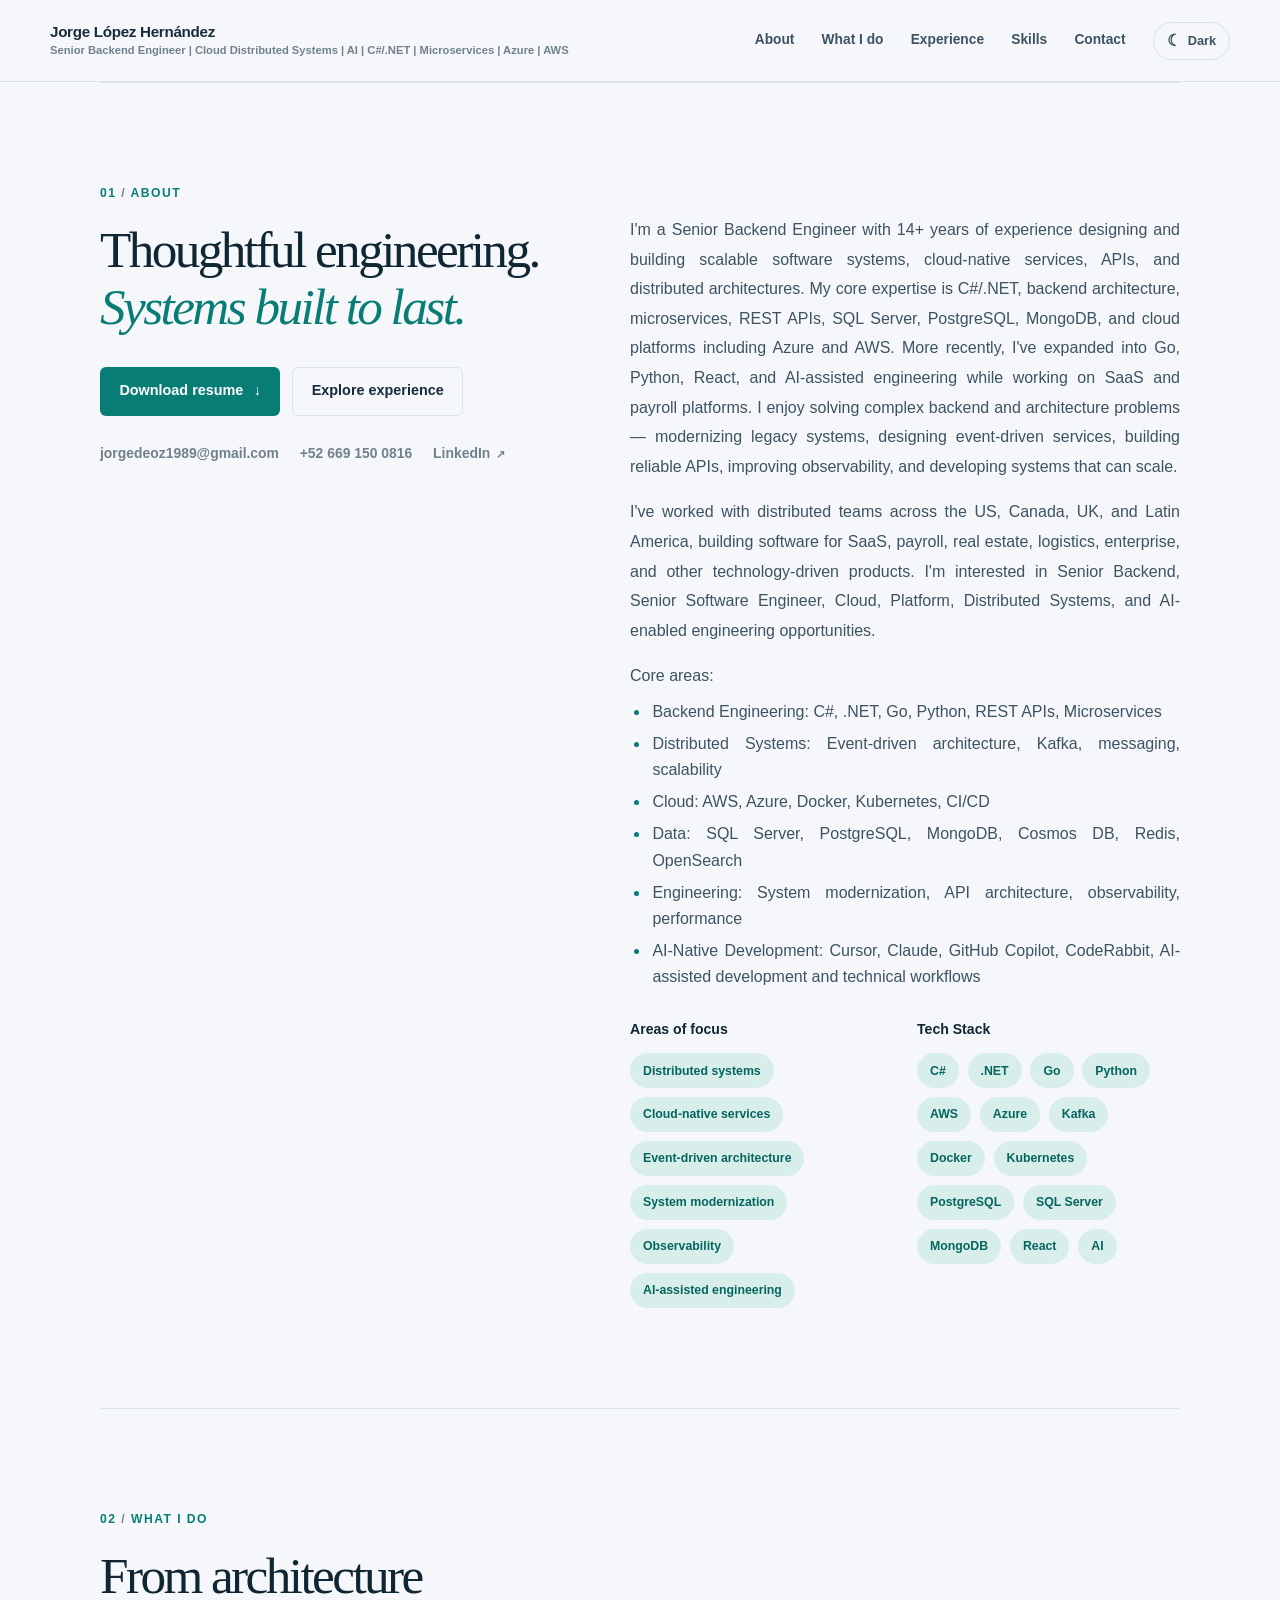
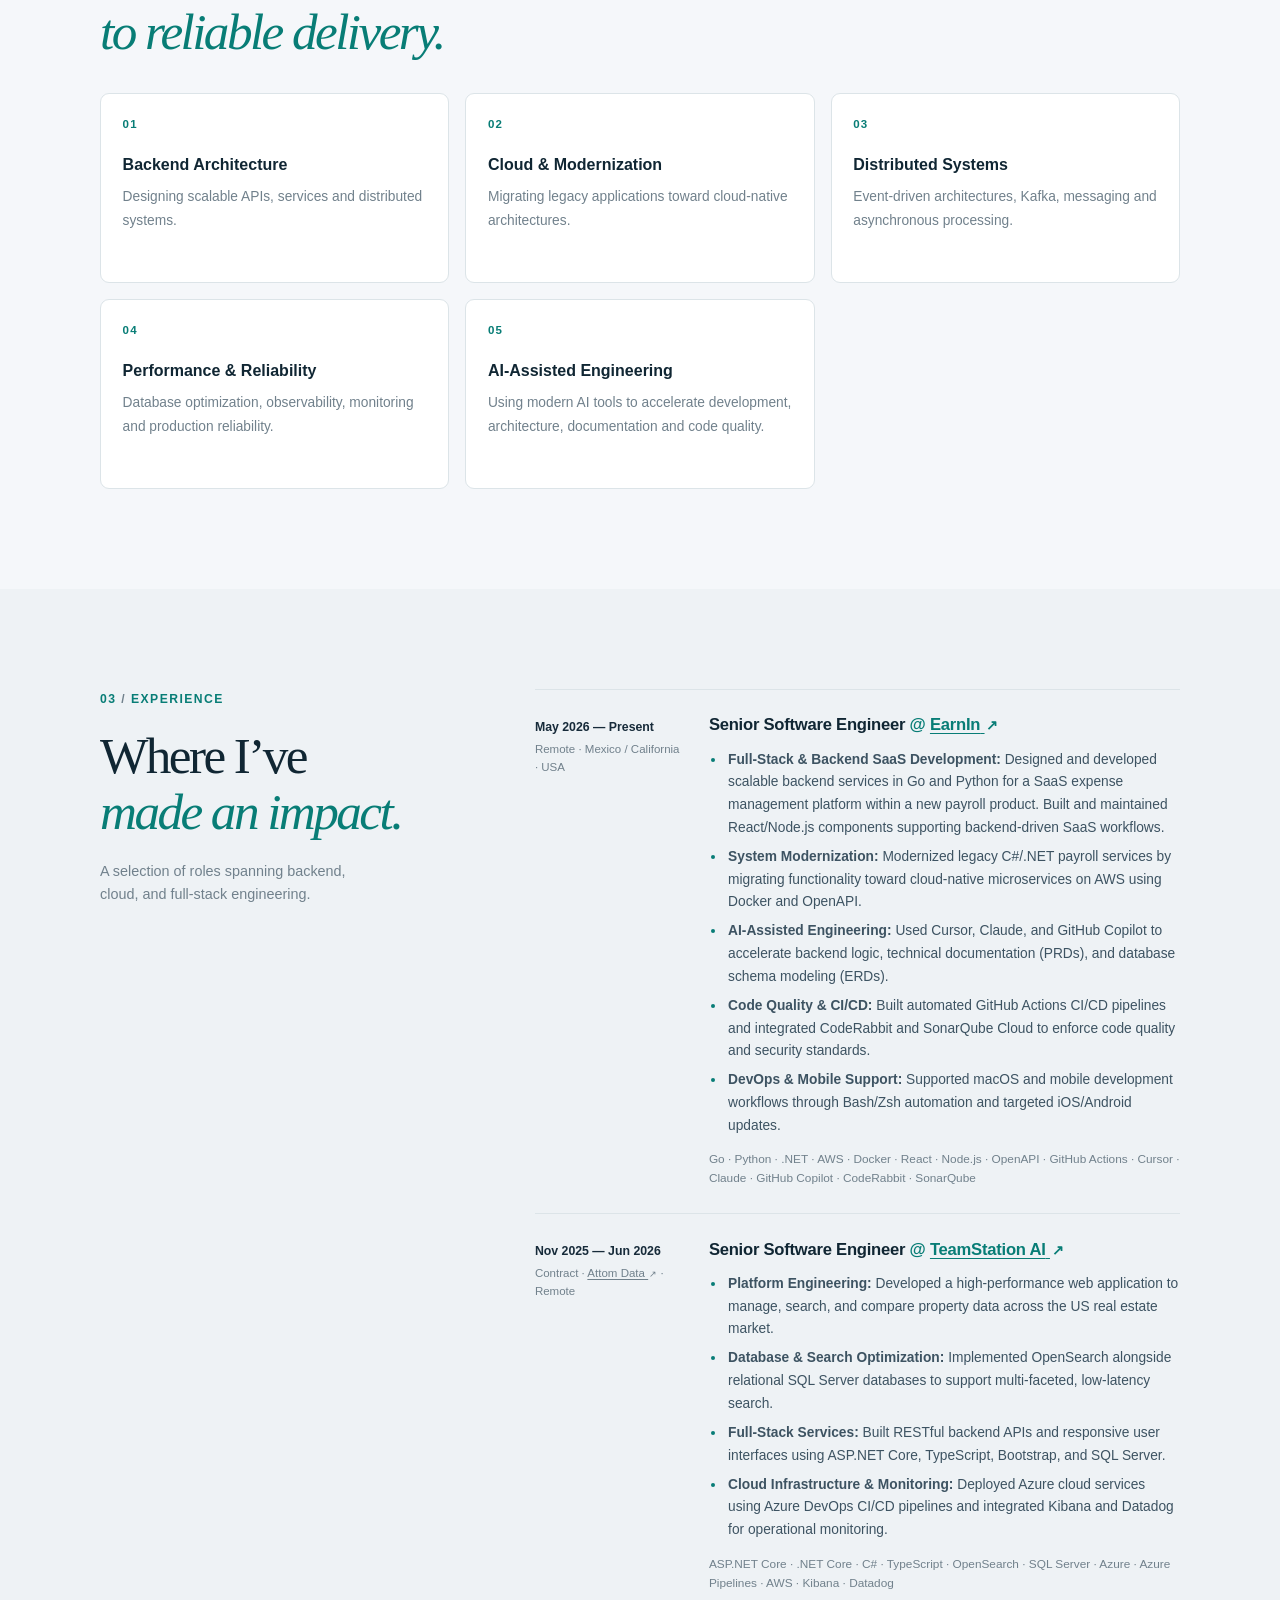
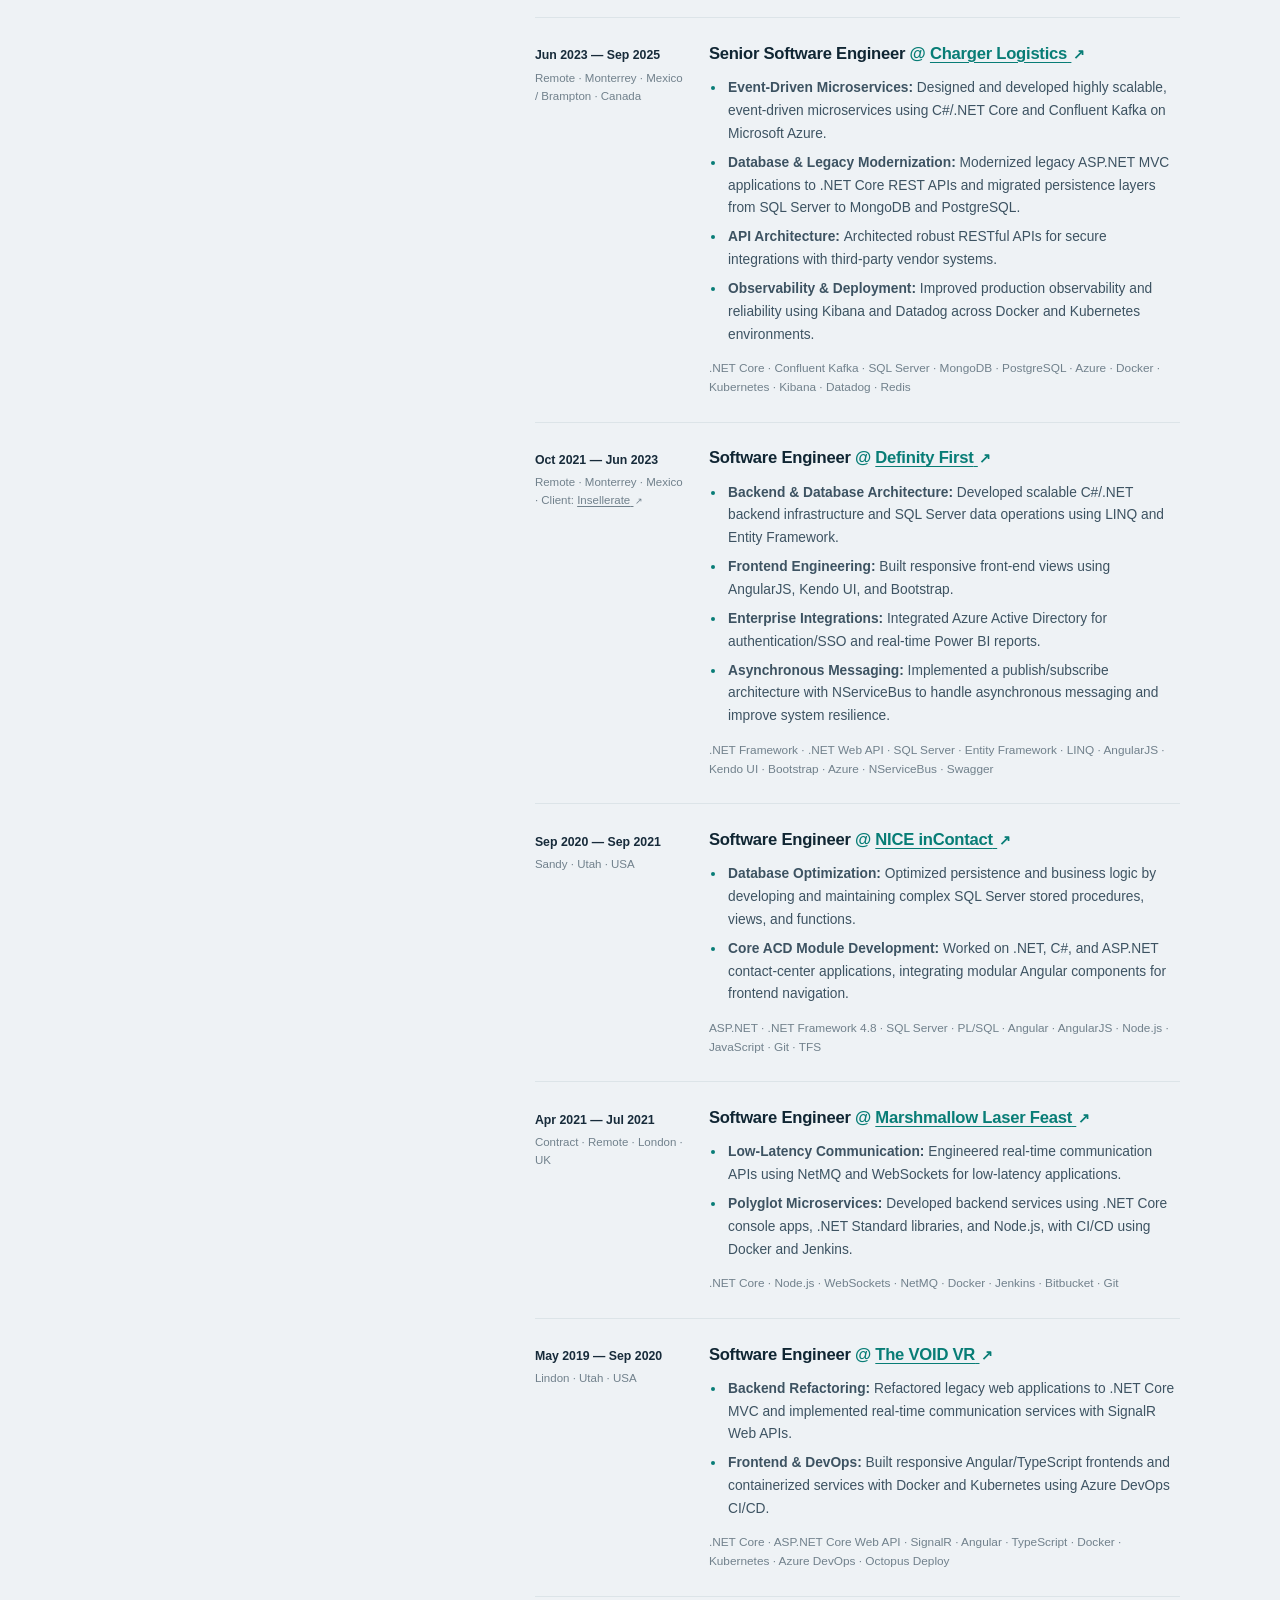
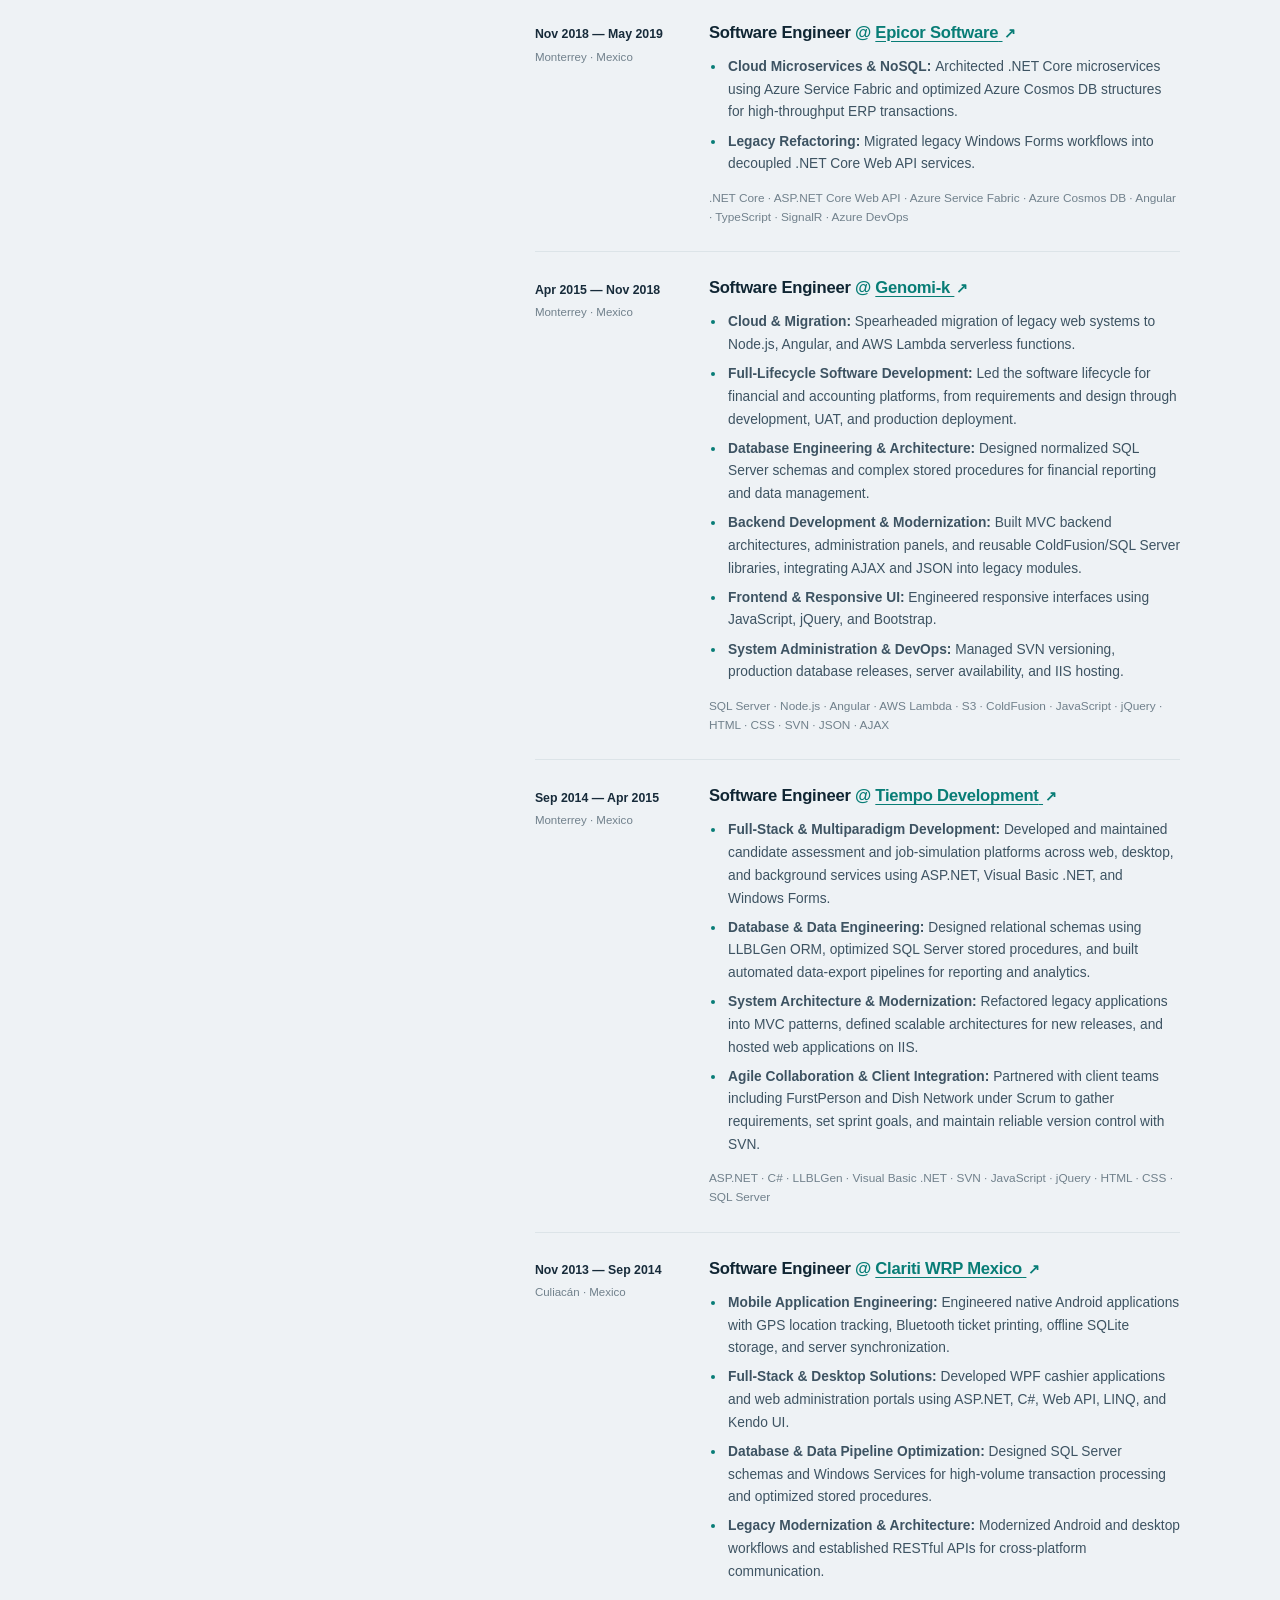
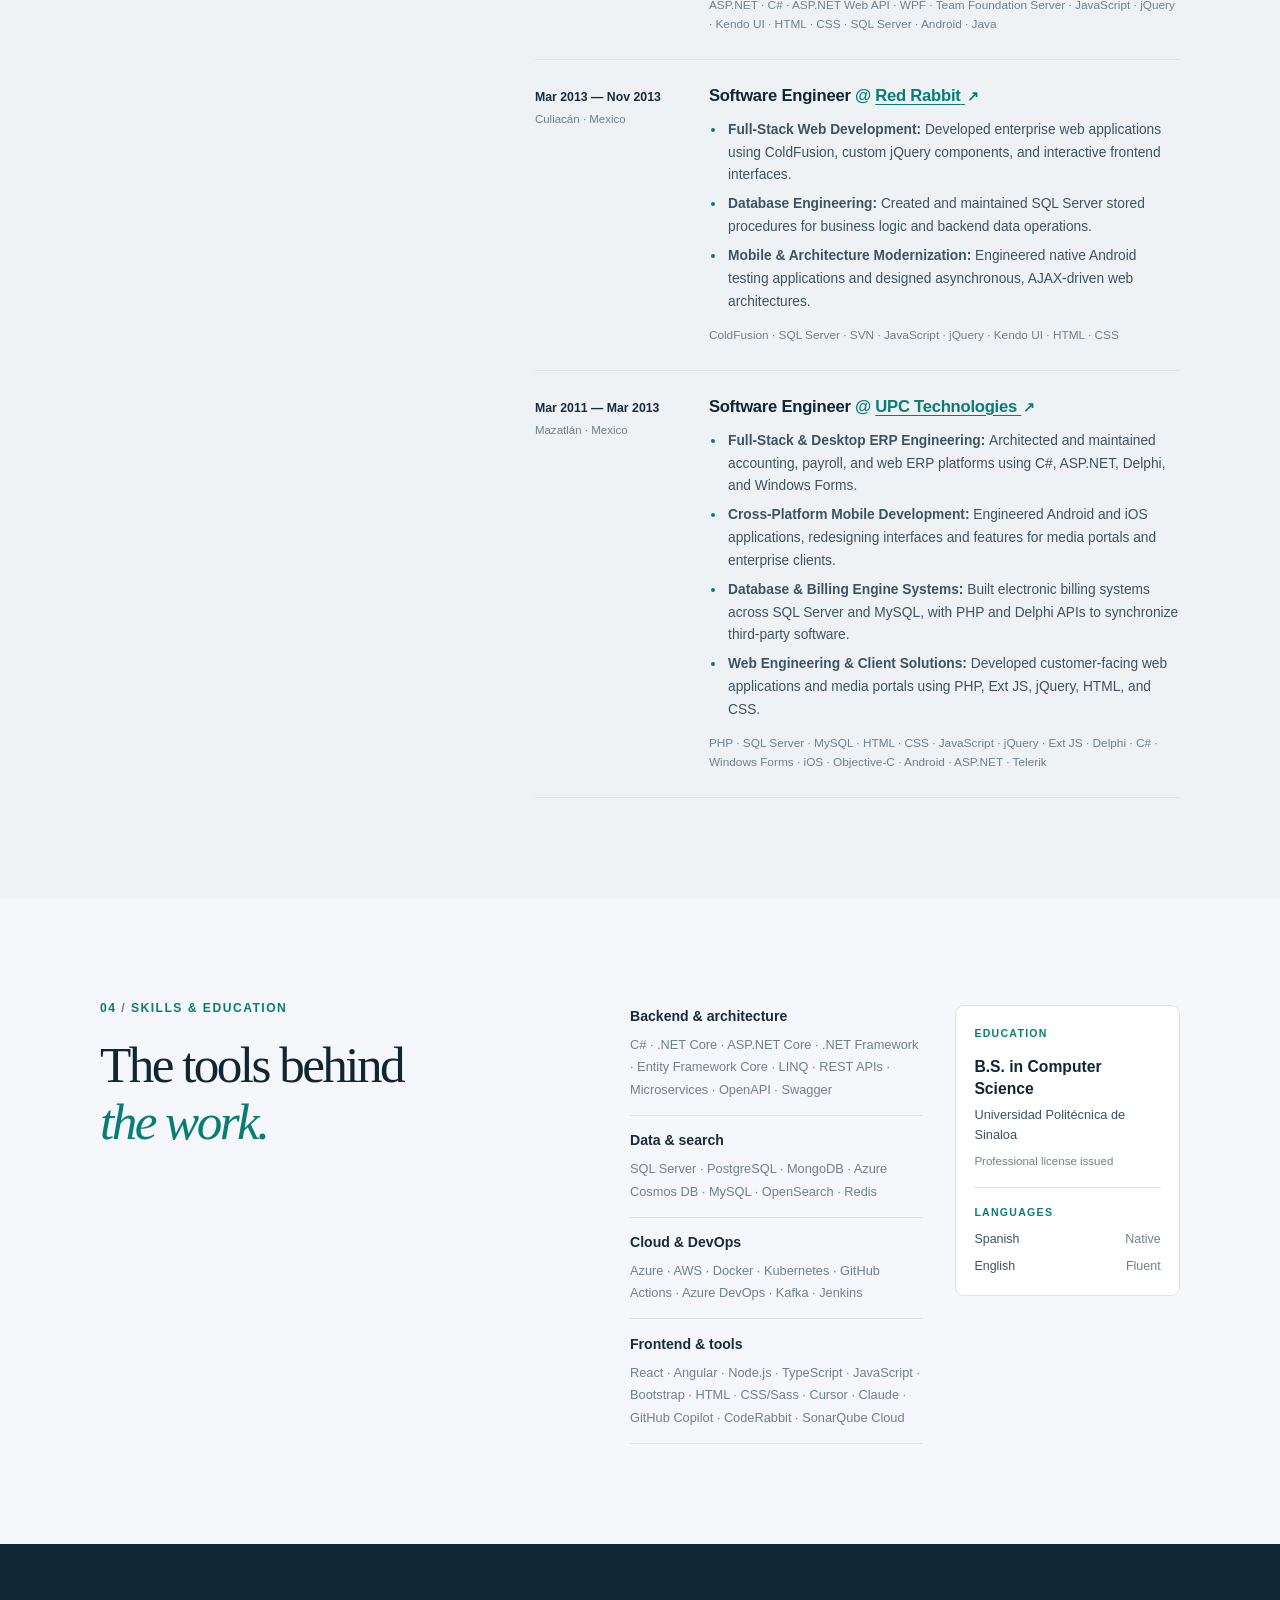
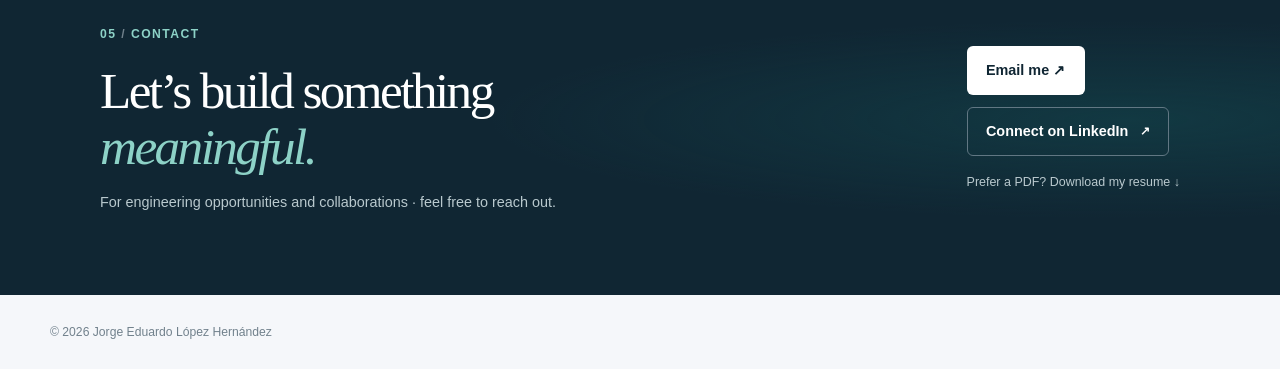
==== commit 55146944: "updating resume" ====
--- a/resume/index.html
+++ b/resume/index.html
@@ -2,13 +2,14 @@
 <html lang="en">
   <head>
     <meta charset="UTF-8">
-    <meta name="viewport" content="width=device-width · initial-scale=1">
+    <meta name="viewport" content="width=device-width, initial-scale=1">
     <meta
       name="description"
-      content="Jorge Eduardo López Hernández is a Senior Backend Engineer specializing in .NET · distributed systems · and cloud platforms."
+      content="Jorge Eduardo López Hernández is a Senior Backend Engineer specializing in .NET, distributed systems, and cloud platforms."
     >
     <meta name="theme-color" content="#f5f7fa">
-    <title>Jorge Eduardo López Hernández | Senior Backend Engineer</title>
+    <title>Resume</title>
+    <link rel="icon" type="image/svg+xml" href="favicon.svg">
     <script>
       try {
         const savedTheme = localStorage.getItem("resume-theme");
@@ -20,20 +21,22 @@
       }
     </script>
     <link rel="stylesheet" href="resume.css">
+    <script src="resume-content.js" defer></script>
     <script src="theme.js" defer></script>
   </head>
   <body>
     <a class="skip-link" href="#main">Skip to content</a>
 
     <header class="site-header">
-      <a class="brand" href="#top" aria-label="Jorge Eduardo López Hernández · home">
+      <a class="brand" href="#top" aria-label="Home">
         <span class="brand-copy">
-          <span class="brand-name">Jorge Eduardo López Hernández</span>
-          <span class="brand-title">Senior Backend Engineer | Cloud Distributed Systems | AI | C#/.NET | Microservices | Azure | AWS</span>
+          <span class="brand-name" data-resume="profile.shortName"></span>
+          <span class="brand-title" data-resume="profile.title"></span>
         </span>
       </a>
       <nav class="site-nav" aria-label="Main navigation">
         <a href="#about">About</a>
+        <a href="#what-i-do">What I do</a>
         <a href="#experience">Experience</a>
         <a href="#skills">Skills</a>
         <a href="#contact">Contact</a>
@@ -44,527 +47,67 @@
       </nav>
     </header>
 
-    <main id="main">
+    <main id="main" aria-busy="true">
+      <p class="resume-load-status" role="status">Loading resume…</p>
+      <p class="resume-load-error" role="alert" hidden></p>
+
       <section class="section-shell section-block about-section" id="about" aria-labelledby="about-title">
         <div class="section-heading">
           <p class="section-index">01 <span>/</span> About</p>
-          <h2 id="about-title">Thoughtful engineering.<br><span>Systems built to last.</span></h2>
+          <h2 id="about-title" data-resume-heading="about.heading"></h2>
           <div class="hero-actions">
-            <a class="button button-primary" href="resume/Resume.pdf" download>
-              Download resume <span aria-hidden="true">↓</span>
-            </a>
+            <a class="button button-primary" data-resume-link="profile.resumeFile" download>Download resume <span aria-hidden="true">↓</span></a>
             <a class="button button-secondary" href="#experience">Explore experience</a>
           </div>
-          <div class="contact-links" aria-label="Contact links">
-            <a href="mailto:jorgedeoz1989@gmail.com">jorgedeoz1989@gmail.com</a>
-            <a href="tel:+526691500816">+52 669 150 0816</a>
-            <a href="https://www.linkedin.com/in/jorgeeduardolopez1989/" target="_blank" rel="noopener noreferrer">LinkedIn <span aria-hidden="true">↗</span></a>
-          </div>
+          <div class="contact-links" aria-label="Contact links" data-resume-list="profileLinks"></div>
         </div>
-        <div class="about-content">
-          <p>
-            I'm a Senior Backend Engineer with 14+ years of experience designing and building scalable software systems, cloud-native services, APIs, and distributed architectures.
-            My core expertise is C#/.NET, backend architecture, microservices, REST APIs, SQL Server, PostgreSQL, MongoDB, and cloud platforms including Azure and AWS. More recently, Ive expanded into Go, Python, React, and AI-assisted engineering while working on SaaS and payroll platforms.
-            I enjoy solving complex backend and architecture problems — modernizing legacy systems, designing event-driven services, building reliable APIs, improving observability, and developing systems that can scale.            
-          </p>
-          <p>
-            Core areas:
-            <ul>
-              <li>Backend Engineering: C#, .NET, Go, Python, REST APIs, Microservices</li>
-              <li>Distributed Systems: Event-driven architecture, Kafka, messaging, scalability</li>
-              <li>Cloud: AWS, Azure, Docker, Kubernetes, CI/CD</li>
-              <li>Data: SQL Server, PostgreSQL, MongoDB, Cosmos DB, Redis, OpenSearch</li>
-              <li>Engineering: System modernization, API architecture, observability, performance</li>
-              <li>AI-Native Development: Cursor, Claude, GitHub Copilot, CodeRabbit, AI-assisted development and technical workflows</li>
-              <li>AI-Native Development: Cursor, Claude, GitHub Copilot, CodeRabbit, AI-assisted development and technical workflows</li>
-            </ul>            
-          </p>
-          <p>
-            I've worked with distributed teams across the US, Canada, UK, and Latin America, building software for SaaS, payroll, real estate, logistics, enterprise, and other technology-driven products.
-            I'm interested in Senior Backend, Senior Software Engineer, Cloud, Platform, Distributed Systems, and AI-enabled engineering opportunities.
-          </p> 
-          <div class="focus-tags" aria-label="Areas of focus">
-            <span>Distributed systems</span>
-            <span>Cloud-native services</span>
-            <span>Event-driven architecture</span>
-            <span>System modernization</span>
-            <span>Observability</span>
-            <span>AI-assisted engineering</span>
-          </div>
+        <div class="about-content" data-resume-container="about"></div>
+      </section>
+
+      <section class="section-shell section-block what-i-do-section" id="what-i-do" aria-labelledby="what-i-do-title">
+        <div class="section-heading">
+          <p class="section-index">02 <span>/</span> What I do</p>
+          <h2 id="what-i-do-title" data-resume-heading="whatIDo.heading"></h2>
         </div>
+        <div class="what-i-do-grid" data-resume-list="whatIDo.items"></div>
       </section>
 
       <section class="experience-section" id="experience" aria-labelledby="experience-title">
         <div class="section-shell section-block">
           <div class="section-heading">
-            <p class="section-index">02 <span>/</span> Experience</p>
+            <p class="section-index">03 <span>/</span> Experience</p>
             <h2 id="experience-title">Where I’ve<br><span>made an impact.</span></h2>
-            <p class="heading-note">A selection of roles spanning backend · cloud · and full-stack engineering.</p>
+            <p class="heading-note">A selection of roles spanning backend, cloud, and full-stack engineering.</p>
           </div>
-
-          <div class="timeline">
-            <article class="job-card">
-              <div class="job-meta">
-                <p class="job-date"><time datetime="2026-05">May 2026</time> — Present</p>
-                <p class="job-location">Remote · Mexico / California · USA</p>
-              </div>
-              <div class="job-details">
-                <h3>Senior Software Engineer <span class="job-company">@ <a href="https://www.earnin.com/" target="_blank" rel="noopener noreferrer">EarnIn <span class="external-link-arrow" aria-hidden="true">↗</span></a></span></h3>
-                <ul>
-                  <li>
-                    <b>Full-Stack & Backend SaaS Development: </b>Designed and developed scalable backend
-                    services in Go and Python for a SaaS Expense Management platform within a new Payroll
-                    product. Built and maintained React/Node.js components supporting backend-driven SaaS
-                    workflows.
-                  </li>
-                  <li>
-                    <b>System Modernization: </b>Modernized legacy C#/.NET Payroll services by migrating
-                    functionality toward cloud-native microservices on AWS using Docker and OpenAPl.
-                  </li>
-                  <li>
-                    <b>Al-Assisted Engineering: </b>Utilized Al-native tools (Cursor · Claude · GitHub Copilot) to
-                    accelerate backend logic creation · technical documentation (PRDs) · and database schema
-                    modeling (ERDs).
-                  </li>
-                  <li>
-                    <b>Code Quality & CI/CD: </b>Built automated GitHub Actions CI/CD pipelines and integrated
-                    automated code review tools (CodeRabbit · SonarQube Cloud) to enforce code quality and
-                    security standards.
-                  </li>
-                  <li>
-                    <b>DevOps & Mobile Support: </b>Supported development workflows across macOS and mobile
-                    platforms through Bash/Zsh automation and targeted iOS/Android IJI updates 
-                  </li>
-                </ul>
-                <p class="tech-list">
-                  Go · Python · .NET · AWS · Docker · React · Node.js · OpenAPl · GitHub Actions,
-                  Cursor · Claude · GitHub Copilot · CodeRabbit · SonarQube
-                </p>
-              </div>
-            </article>
-
-            <article class="job-card">
-              <div class="job-meta">
-                <p class="job-date"><time datetime="2025-11">Nov 2025</time> — <time datetime="2026-06">Jun 2026</time></p>
-                <p class="job-location">Contract · <a href="https://www.attomdata.com/" target="_blank" rel="noopener noreferrer">Attom Data <span class="external-link-arrow" aria-hidden="true">↗</span></a> · Remote</p>
-              </div>
-              <div class="job-details">
-                <h3>Senior Software Engineer <span class="job-company">@ <a href="https://teamstation.dev/" target="_blank" rel="noopener noreferrer">TeamStation AI <span class="external-link-arrow" aria-hidden="true">↗</span></a></span></h3>
-                <ul>
-                  <li>
-                    <b>Platform Engineering: </b>Developed a high-performance web application designed to
-                    manage, search, and compare property data across the US real estate market.
-                  </li>
-                  <li>
-                    <b>Database & Search Optimization: </b>Implemented OpenSearch infrastructure alongside
-                    relational SQL Server databases to support multi-faceted search queries with low latency.
-                  </li>
-                  <li>
-                    <b>Full-Stack Services: </b>Built RESTful backend APIs and responsive user interfaces using
-                    ASP.NET Core, TypeScript, Bootstrap, and SQL Server.
-                  </li>
-                  <li>
-                    <b>Cloud Infrastructure & Monitoring: </b>Deployed cloud services on Azure using Azure
-                    DevOps CI/CD pipelines and integrated Kibana and Datadog for operational monitoring.
-                  </li>
-                </ul>
-                <p class="tech-list">
-                  ASP-NET Core · .NET Core · C# · TypeScript · OpenSearch · SQL Server · Azure · Azure
-                  Pipelines · AWS · Kibana · Datadog
-                </p>
-              </div>
-            </article>
-
-            <article class="job-card">
-              <div class="job-meta">
-                <p class="job-date"><time datetime="2023-06">Jun 2023</time> — <time datetime="2025-09">Sep 2025</time></p>
-                <p class="job-location">Remote · Monterrey · Mexico / Brampton · Canada</p>
-              </div>
-              <div class="job-details">
-                <h3>Senior Software Engineer <span class="job-company">@ <a href="https://chargerlogistics.com/en" target="_blank" rel="noopener noreferrer">Charger Logistics <span class="external-link-arrow" aria-hidden="true">↗</span></a></span></h3>
-                <ul>
-                  <li>
-                    <b>Event-Driven Microservices: </b>Designed and developed highly scalable, event-driven
-                    microservices using C# I .NET Core and Confluent Kafka, leveraging Microsoft Azure for
-                    cloud deployment.
-                  </li>
-                  <li>
-                    <b>Database & Legacy Modernization: </b>Led technical modernization efforts, including
-                    migrating legacy ASP.NET MVC applications to .NET Core REST APIs, and transitioning
-                    persistence layers from SQL Server to MongoDB and PostgreSQL
-                  </li>
-                  <li>
-                    <b>API Architecture: </b>Managed and executed critical third-party integrations by architecting
-                    robust RESTful APIs to facilitate secure data exchange with multiple vendor systems.
-                  </li>
-                  <li>
-                    <b>Observability & Deployment: </b>Improved observability and production reliability using
-                    Kibana and Datadog across Docker and Kubernetes environments
-                  </li>
-                </ul>
-                <p class="tech-list">
-                  .NET Core · Confluent Kafka · SQL Server · MongoDB · PostgreSQL · Azure,
-                  Docker · Kubernetes · Kibana · DataDog · Redis
-                </p>
-              </div>
-            </article>
-
-            <article class="job-card">
-              <div class="job-meta">
-                <p class="job-date"><time datetime="2021-10">Oct 2021</time> — <time datetime="2023-06">Jun 2023</time></p>
-                <p class="job-location">Remote · Monterrey · Mexico · Client: <a href="https://insellerate.com/" target="_blank" rel="noopener noreferrer">Insellerate <span class="external-link-arrow" aria-hidden="true">↗</span></a></p>
-              </div>
-              <div class="job-details">
-                <h3>Software Engineer <span class="job-company">@ <a href="https://www.definity.io/" target="_blank" rel="noopener noreferrer">Definity First <span class="external-link-arrow" aria-hidden="true">↗</span></a></span></h3>
-                <ul>
-                  <li>
-                    <b>Backend & Database Architecture: </b> Developed scalable backend infrastructure using
-                    and .NET Framework, managing SQL Server database operations via LINQ and Entity
-                    Framework.
-                  </li>
-                  <li>
-                    <b>Frontend Engineering: </b>  Built responsive front-end views using AngularJS, Kendo VI, and Bootstrap
-                  </li>
-                  <li>
-                    <b>Enterprise Integrations: </b>   Integrated Azure Active Directory for authentication/SSO and real-time Power BI Reports.
-                  </li>
-                  <li>
-                    <b>Asynchronous Messaging: </b>  Implemented a publish/subscribe application architecture utilizing NServiceBus to handle asynchronous messaging and improve system resilience.
-                  </li>
-                </ul>
-                <p class="tech-list">
-                  .NET Framework · .NET Web API · SQL Server · Entity Framework · LINQ ·
-                  AngularJS · Kendo UI · Bootstrap · Azure · NServiceBus · Swagger
-                </p>
-              </div>
-            </article>
-
-            <article class="job-card">
-              <div class="job-meta">
-                <p class="job-date"><time datetime="2020-09">Sep 2020</time> — <time datetime="2021-09">Sep 2021</time></p>
-                <p class="job-location">Sandy · Utah · USA</p>
-              </div>
-              <div class="job-details">
-                <h3>Software Engineer <span class="job-company">@ <a href="https://www.nice.com/" target="_blank" rel="noopener noreferrer">NICE inContact <span class="external-link-arrow" aria-hidden="true">↗</span></a></span></h3>
-                <ul>
-                  <li>
-                    <b>Database Optimization: </b> Optimized data persistence and business logic by developing and
-                    maintaining complex PL/SQL Stored Procedures, Views, and Functions in SQL Server
-                  </li>
-                  <li>
-                    <b>Core ACD Module Development: </b> Worked on core contact center applications based On
-                    .NET, C#, and ASP.NET, integrating modular Angular components for frontend navigation
-                  </li>
-                </ul>
-                <p class="tech-list">
-                  ASP.NET · .NET Framework 4.8 · SQL Server · PL/SQL · Angular · AngularJS · 
-                  Node.js · JavaScript · Git · TFS
-                </p>
-              </div>
-            </article>
-
-            <article class="job-card">
-              <div class="job-meta">
-                <p class="job-date"><time datetime="2021-04">Apr 2021</time> — <time datetime="2021-07">Jul 2021</time></p>
-                <p class="job-location">Contract · Remote · London · UK</p>
-              </div>
-              <div class="job-details">
-                <h3>Software Engineer <span class="job-company">@ <a href="https://marshmallowlaserfeast.com/" target="_blank" rel="noopener noreferrer">Marshmallow Laser Feast <span class="external-link-arrow" aria-hidden="true">↗</span></a></span></h3>
-                <ul>
-                  <li>
-                    <b>Low-Latency Communication: </b> Engineered real-time communication APIs leveraging
-                    NetMQ and WebSockets for low-latency applications
-                  </li>
-                  <li>
-                    <b>Polyglot Microservices: </b> Developed backend services using .NET Core console apps, .NET
-                    Standard libraries, and Node.js, setting up CI/CD with Docker and Jenkins
-                  </li>
-                </ul>
-                <p class="tech-list">
-                  .NET core · Node.js · weosockets · NetMQ · Docker · Jenkins · Bitbucket · Git
-                </p>
-              </div>
-            </article>
-
-            <article class="job-card">
-              <div class="job-meta">
-                <p class="job-date"><time datetime="2019-05">May 2019</time> — <time datetime="2020-09">Sep 2020</time></p>
-                <p class="job-location">Lindon · Utah · USA</p>
-              </div>
-              <div class="job-details">
-                <h3>Software Engineer <span class="job-company">@ <a href="https://www.thevoid.com/" target="_blank" rel="noopener noreferrer">The VOID VR <span class="external-link-arrow" aria-hidden="true">↗</span></a></span></h3>
-                <ul>
-                  <li>
-                    <b>Backend Refactoring: </b> Refactored and upgraded legacy web applications to .NET Core
-                    MVC and implemented real-time communication services via SignalR Web APIs
-                  </li>
-                  <li>
-                    <b>Frontend & DevOps: </b> Built responsive frontends using Angular I TypeScript and
-                    containerized services with Docker and Kubernetes using Azure DevOps CI/CD pipelines
-                  </li>
-                </ul>
-                <p class="tech-list">
-                  .NET Core · ASP.NET Core Web API · SignalR · Angular · TypeScript · Docker · 
-                  Kubernetes · Azure DevOps · Octopus Deploy
-                </p>
-              </div>
-            </article>
-
-            <article class="job-card">
-              <div class="job-meta">
-                <p class="job-date"><time datetime="2018-11">Nov 2018</time> — <time datetime="2019-05">May 2019</time></p>
-                <p class="job-location">Monterrey · Mexico</p>
-              </div>
-              <div class="job-details">
-                <h3>Software Engineer <span class="job-company">@ <a href="https://www.epicor.com/en/" target="_blank" rel="noopener noreferrer">Epicor Software <span class="external-link-arrow" aria-hidden="true">↗</span></a></span></h3>
-                <ul>
-                  <li>
-                    <b>Cloud Microservices & NoSQL: </b> Architected microservices using Azure Service Fabric and
-                    .NET Core, optimizing NoSQL data structures in Azure Cosmos DB for high-throughput
-                    ERP transactions.
-                  </li>
-                  <li>
-                    <b>Legacy Refactoring: </b>  Migrated legacy Windows Forms workflows into decoupled .NET
-                    Core Web API services
-                  </li>
-                </ul>
-                <p class="tech-list">
-                  .NET Core · ASP-NET Core Web API · Azure Service Fabric · Azure Cosmos DB · 
-                  Angular · TypeScript · SignalR · Azure DevOps
-                </p>
-              </div>
-            </article>
-
-            <article class="job-card">
-              <div class="job-meta">
-                <p class="job-date"><time datetime="2015-04">April 2015</time> — <time datetime="2018-11">Nov 2018</time></p>
-                <p class="job-location">Monterrey · Mexico</p>
-              </div>
-              <div class="job-details">
-                <h3>Software Engineer <span class="job-company">@ <a href="https://genomi-k.com/" target="_blank" rel="noopener noreferrer">Genomi-k <span class="external-link-arrow" aria-hidden="true">↗</span></a></span></h3>
-                <ul>
-                  <li>
-                    <b>Database Engineering: </b>   Designed and modeled normalized relational databases in SQL
-                    Server, building complex stored procedures for processing medical data.
-                  </li>
-                  <li>
-                    <b>Cloud & Migration: </b>  Spearheaded the migration of legacy web systems to Node.js,
-                    Angular, and AWS Lambda serverless functions
-                  </li>
-                  <li>
-                    Responsible for the financial project which is focused on the accounting management including clients, suppliers and 
-                    banking. Work along with the principal manager and the accounting manager of the company, work during all 
-                    software life cycle from requirement gathering, analyzing and design, development, testing and UAT and 
-                    implementation
-                  </li>
-                  <li>
-                    Analyze and design of new tools in conjunction with the managers
-                  </li>
-                  <li>
-                    Project Planning, deadlines and effort that would be required for each requirement
-                  </li>
-                  <li>
-                    Software Architecture with Model View Controller design pattern
-                  </li>
-                  <li>
-                    Maintain control of the code with SVN
-                  </li>
-                  <li>Maintain current processes of the application, bug fixes and release to production server</li>
-                  <li>Make database changes in production server</li>
-                  <li>Use Cold Fusion, HTML, CSS and JavaScript technologies with SQL Server using IIS</li>
-                  <li>Database Design, using tools like SQL Server Management Studio to create the model and database specification, using normalization techniques</li>
-                  <li>UI Developing and design, using JavaScript, JQuery and bootstrap frameworks</li>
-                  <li>Front End Development with responsive designs and adaptive for mobile with bootstrap</li>
-                  <li>Back-end Development, generation of administration panels, and catalogs</li>
-                  <li>Responsible of Cold Fusion server availability for the company</li>
-                  <li> Adapt new technologies such as Json and Ajax to old web modules</li>
-                  <li>Creation of classes for reusable code and implementation</li>
-                  <li>Creation and maintenance of stored procedures for report generation</li>
-                </ul>
-                <p class="tech-list">
-                  SQL Server · Node.js · Angular · AWS (Lambda · S3) · Cold Fusion · JavaScript · jQuery · HTML · CSS ·
-                  SVN · Angular JS · JSON · Ajax
-                </p>
-              </div>
-            </article>
-
-            <article class="job-card">
-              <div class="job-meta">
-                <p class="job-date"><time datetime="2014-09">Sep 2014</time> — <time datetime="2015-04">April 2015</time></p>
-                <p class="job-location">Monterrey · Mexico</p>
-              </div>
-              <div class="job-details">
-                <h3>Software Engineer <span class="job-company">@ <a href="https://www.3pillar.ai/" target="_blank" rel="noopener noreferrer">Tiempo Development <span class="external-link-arrow" aria-hidden="true">↗</span></a></span></h3>
-                <ul>
-                  <li>
-                    Provide to third customers take assessments to get their profile to a specific job, the customer assigned by Tiempo 
-                    Development was Furst Person a company from Chicago, provide to Furst Person team reports and statistics about all
-                    the applicants for an assessment in text file, develop and maintain current applications for taking several simulations 
-                    and assessments 
-                  </li>
-                  <li>Maintain current application for Furst Person administration tool in Visual Basic ASP .net</li>
-                  <li>Maintain windows services for Furst Person </li>
-                  <li>Make for efficient SQL server stored procedures </li>
-                  <li>Bug fixes on several applications in different platforms such as Windows Service, Windows Forms and Web applications in ASP .net </li>
-                  <li>Develop new assessment modules for third party customers in Furst Person Administration system</li>
-                  <li>Create tables and define them in an ORM tool called LLBLGen used by Furst Person systems </li>
-                  <li>Develop application simulation for Dish client with Web API and MVC .net framework  </li>
-                  <li>Export data from several assessment in a text formatted file for Furst Person   </li>
-                  <li>Optimize applications using new design patterns such as Model View Controller in old assessment versions</li>
-                  <li>Create and maintain survey for third party clients in ASP .net</li>
-                  <li>Define and analyze new architecture project for new versions of the assessments </li>
-                  <li>Create new web applications in IIS Server </li>
-                  <li>Check version control for each project with SVN source code </li>
-                  <li>Analyze with Furst Person team new applications to develop  </li>
-                  <li>Define goals and dead linen using agile methodologies with Scrum </li>
-                </ul>
-                <p class="tech-list">
-                  ASP.Net · C# · LLBLGEN · Visual Basic .net · SVN · JavaScript · JQuery · HTML · CSS · SQL Server
-                </p>
-              </div>
-            </article>
-
-            <article class="job-card">
-              <div class="job-meta">
-                <p class="job-date"><time datetime="2013-11">Nov 2013</time> — <time datetime="2014-09">Sep 2014</time></p>
-                <p class="job-location">Culiacán · Mexico</p>
-              </div>
-              <div class="job-details">
-                <h3>Software Engineer <span class="job-company">@ <a href="https://www.clariti.mx/" target="_blank" rel="noopener noreferrer">Clariti WRP Mexico <span class="external-link-arrow" aria-hidden="true">↗</span></a></span></h3>
-                <ul>
-                  <li>
-                    Create new Android applications for gathering information about the clients and check all locations via GPS, making 
-                    the tickets for the customer and printing it on the Android applications via Bluetooth, store all information on 
-                    Android SQLite database and synchronize it to the server. Back end development with C# ASP .net for the 
-                    administration tool of the application, develop new cashier application for the customer in Windows Presentation 
-                    Foundation (WPF), develop and maintain the web administrative application with Kendo UI framework and ASP .net 
-                  </li>
-                  <li>Analyze the old Android application and make a new workflow </li>
-                  <li>Define new tables that the application requires to full fit all the customer requirements </li>
-                  <li> Define new user interface with new the new Android’s guide </li>
-                  <li> Develop the application with Android 4.3 framework also available to old versions of Android </li>
-                  <li> Develop back-end Web API services in ASP .net with C# </li>
-                  <li>Analyze and create new SQL Server data base for all the administrative tool</li>
-                  <li>Create the web applications for administrating the Android applications such as services, layout, locations and  permissions </li>
-                  <li>Analyze old cashier application made with WPF </li>
-                  <li>Design new cashier application following MVC pattern and web services for communications  </li>
-                  <li> Develop cashier application in WPF </li>
-                  <li> Maintain windows services that were made to process a large amount of data for each customer day by day </li>
-                  <li> Create and develop front end web pages using Kendo UI, JQuery, Bootstrap, HTML and CSS  </li>
-                  <li>  Create and develop back-end services using C#, Linq and Web API framework  </li>
-                  <li>  Optimize SQL Server stored procedures for managing large amount of data </li>
-                </ul>
-                <p class="tech-list">
-                  ASP.Net · C# · ASP.net WebApi · WPF · Team Foundation Server · JavaScript · JQuery · Kendo UI · HTML · CSS · SQL Server · Android · Java
-                </p>
-              </div>
-            </article>
-
-            <article class="job-card">
-              <div class="job-meta">
-                <p class="job-date"><time datetime="2013-03">Mar 2013</time> — <time datetime="2013-11">Nov 2013</time></p>
-                <p class="job-location">Culiacán · Mexico</p>
-              </div>
-              <div class="job-details">
-                <h3>Software Engineer <span class="job-company">@ <a href="https://www.redrabbit.mx/" target="_blank" rel="noopener noreferrer">Red Rabbit <span class="external-link-arrow" aria-hidden="true">↗</span></a></span></h3>
-                <ul>
-                  <li>Web base applications developed with Cold Fusion </li>
-                  <li> Stored Procedures in SQL Server 2005 </li>
-                  <li>JQuery components development </li>
-                  <li>New architecture for web based Ajax systems in the company </li>
-                  <li>Android online test application</li>
-                </ul>
-                <p class="tech-list">Cold Fusion · SQL Server · SVN · JavaScript · JQuery · Kendo UI · HTML · CSS</p>
-              </div>
-            </article>
-
-            <article class="job-card">
-              <div class="job-meta">
-                <p class="job-date"><time datetime="2011-03">Mar 2011</time> — <time datetime="2013-03">Mar 2013</time></p>
-                <p class="job-location">Mazatlán · Mexico</p>
-              </div>
-              <div class="job-details">
-                <h3>Software Engineer <span class="job-company">@ <a href="https://upctechnologies.com/en/" target="_blank" rel="noopener noreferrer">UPC Technologies <span class="external-link-arrow" aria-hidden="true">↗</span></a></h3>
-                <ul>
-                  <li>
-                    Maintain and develop administration systems for accounting and payrolls, develop web sites for several customers, 
-                    develop mobile applications a special customer, develop web applications for the company 
-                  </li>
-                  <li>Analysis and development of a desktop application for a Café control in Windows Forms with C# .net</li>
-                  <li>Develop and maintenance of an electronic billing software made with Delphi and SQL server </li>
-                  <li>Develop and maintenance of web based electronic billing software (CFDI) using Ext JS framework and MySQL </li>
-                  <li>Analyze a service which will be used by third party customers for electronic billing  </li>
-                  <li>Develop electronic billing service (CFDI) using PHP and Delphi to communicate clients administrative systems with UPC administrative systems  </li>
-                  <li>Develop new web site El Diario de Sinaloa using PHP, JQuery , HTML, CSS and MySQL Server </li>
-                  <li>Change design of iPhone (IOS) mobile application for Linea Directa Portal </li>
-                  <li>Develop new Android mobile application for Linea Directa Portal </li>
-                  <li>Develop and maintain new web based ERP system made with C# and ASP.net</li>
-                </ul>
-                <p class="tech-list">
-                  PHP · My SQL Server · HTML · CSS · JavaScript · jQuery · Ext JS · Delphi · C# · Windows Forms · iOS  · 
-                  Objective-C · Android Java · C# · ASP.net · Telerik
-                </p>
-              </div>
-            </article>
-          </div>
+          <div class="timeline" data-resume-list="experience"></div>
         </div>
       </section>
 
       <section class="section-shell section-block skills-section" id="skills" aria-labelledby="skills-title">
         <div class="section-heading">
-          <p class="section-index">03 <span>/</span> Skills &amp; education</p>
+          <p class="section-index">04 <span>/</span> Skills &amp; education</p>
           <h2 id="skills-title">The tools behind<br><span>the work.</span></h2>
         </div>
         <div class="skills-content">
-          <div class="skill-groups">
-            <article class="skill-group">
-              <h3>Backend &amp; architecture</h3>
-              <p>C# · .NET Core · ASP.NET Core · .NET Framework · Entity Framework Core · LINQ · REST APIs · microservices · OpenAPI · Swagger</p>
-            </article>
-            <article class="skill-group">
-              <h3>Data &amp; search</h3>
-              <p>SQL Server · PostgreSQL · MongoDB · Azure Cosmos DB · MySQL · OpenSearch · Redis</p>
-            </article>
-            <article class="skill-group">
-              <h3>Cloud &amp; DevOps</h3>
-              <p>Azure · AWS · Docker · Kubernetes · GitHub Actions · Azure DevOps · Kafka · Jenkins</p>
-            </article>
-            <article class="skill-group">
-              <h3>Frontend &amp; tools</h3>
-              <p>React · Angular · Node.js · TypeScript · JavaScript · Bootstrap · HTML · CSS/Sass · Cursor · Claude · GitHub Copilot · CodeRabbit · SonarQube Cloud</p>
-            </article>
-          </div>
-          <aside class="education-card">
-            <p class="card-label">Education</p>
-            <h3>B.S. in Computer Science</h3>
-            <p>Universidad Politécnica de Sinaloa</p>
-            <p class="education-note">Professional license issued</p>
-            <div class="card-rule"></div>
-            <p class="card-label">Languages</p>
-            <p class="language-row"><span>Spanish</span><span>Native</span></p>
-            <p class="language-row"><span>English</span><span>Fluent</span></p>
-          </aside>
+          <div class="skill-groups" data-resume-list="skills"></div>
+          <aside class="education-card" data-resume-container="education"></aside>
         </div>
       </section>
 
       <section class="contact-section" id="contact" aria-labelledby="contact-title">
         <div class="section-shell contact-inner">
           <div>
-            <p class="section-index">04 <span>/</span> Contact</p>
-            <h2 id="contact-title">Let’s build something<br><span>meaningful.</span></h2>
-            <p class="contact-copy">For engineering opportunities and collaborations · feel free to reach out.</p>
+            <p class="section-index">05 <span>/</span> Contact</p>
+            <h2 id="contact-title" data-resume-heading="contact.heading"></h2>
+            <p class="contact-copy" data-resume="contact.description"></p>
           </div>
-          <div class="contact-actions">
-            <a class="button button-light" href="mailto:jorgedeoz1989@gmail.com">Email me <span aria-hidden="true">↗</span></a>
-            <a class="button button-outline-light" href="https://www.linkedin.com/in/jorgeeduardolopez1989/" target="_blank" rel="noopener noreferrer">Connect on LinkedIn <span aria-hidden="true">↗</span></a>
-            <a class="pdf-link" href="resume/Resume.pdf" download>Prefer a PDF? Download my resume <span aria-hidden="true">↓</span></a>
-          </div>
+          <div class="contact-actions" data-resume-list="contactActions"></div>
         </div>
       </section>
     </main>
 
     <footer class="site-footer">
-      <p>© 2026 Jorge Eduardo López Hernández</p>
+      <p>© <span data-resume="profile.copyrightYear"></span> <span data-resume="profile.name"></span></p>
     </footer>
   </body>
 </html>
--- a/resume/resume.css
+++ b/resume/resume.css
@@ -63,6 +63,17 @@
   -webkit-font-smoothing: antialiased;
 }
 
+.resume-load-status,
+.resume-load-error {
+  width: min(1080px, calc(100% - 3rem));
+  margin: 3rem auto;
+  color: var(--ink-soft);
+}
+
+.resume-load-error {
+  color: #b42318;
+}
+
 a {
   color: inherit;
 }
@@ -165,6 +176,7 @@
   font-size: 0.86rem;
   font-weight: 600;
   text-decoration: none;
+  white-space: nowrap;
   transition: color 160ms ease;
 }
 
@@ -479,11 +491,82 @@
   line-height: 1.85;
 }
 
+.core-areas {
+  margin: -0.5rem 0 1rem;
+  padding-left: 1.25rem;
+  color: var(--ink-soft);
+}
+
+.core-areas li {
+  padding-left: 0.15rem;
+  margin-bottom: 0.35rem;
+}
+
+.core-areas li::marker {
+  color: var(--teal);
+}
+
+.what-i-do-section {
+  border-top: 1px solid var(--line);
+}
+
+.what-i-do-section > .section-heading {
+  margin-bottom: 2rem;
+}
+
+.what-i-do-grid {
+  display: grid;
+  grid-template-columns: repeat(3, minmax(0, 1fr));
+  gap: 1rem;
+}
+
+.what-i-do-card {
+  min-height: 190px;
+  padding: 1.35rem;
+  border: 1px solid var(--line);
+  border-radius: 9px;
+  background: var(--white);
+}
+
+.what-i-do-number {
+  display: block;
+  margin-bottom: 1.1rem;
+  color: var(--teal);
+  font-size: 0.72rem;
+  font-weight: 750;
+  letter-spacing: 0.1em;
+}
+
+.what-i-do-card h3 {
+  margin-bottom: 0.45rem;
+  color: var(--heading);
+  font-size: 1rem;
+}
+
+.what-i-do-card p {
+  margin: 0;
+  color: var(--muted);
+  font-size: 0.86rem;
+  line-height: 1.7;
+}
+
+.about-tag-groups {
+  display: grid;
+  grid-template-columns: repeat(2, minmax(0, 1fr));
+  gap: 1.5rem;
+  margin-top: 1.7rem;
+}
+
+.about-tag-group h3 {
+  margin-bottom: 0.75rem;
+  color: var(--heading);
+  font-size: 0.88rem;
+}
+
 .focus-tags {
   display: flex;
   flex-wrap: wrap;
   gap: 0.55rem;
-  margin-top: 1.7rem;
 }
 
 .focus-tags span {
@@ -800,8 +883,16 @@
     gap: 1rem;
   }
 
+  .brand-title {
+    font-size: 0.62rem;
+  }
+
   .site-nav {
     gap: 0.85rem;
+  }
+
+  .site-nav a {
+    font-size: 0.78rem;
   }
 
   .hero {
@@ -816,6 +907,10 @@
   .about-section,
   .skills-section {
     gap: 3rem;
+  }
+
+  .what-i-do-grid {
+    grid-template-columns: repeat(2, minmax(0, 1fr));
   }
 
   .experience-section .section-block {
@@ -897,8 +992,20 @@
     gap: 1.5rem;
   }
 
+  .what-i-do-grid {
+    grid-template-columns: minmax(0, 1fr);
+  }
+
+  .what-i-do-card {
+    min-height: 0;
+  }
+
   .about-content {
     padding-top: 0;
+  }
+
+  .about-tag-groups {
+    grid-template-columns: minmax(0, 1fr);
   }
 
   .experience-section .section-heading {
@@ -1032,6 +1139,7 @@
     background: var(--white);
   }
 
+  .what-i-do-section,
   .experience-section .section-block,
   .about-section,
   .skills-section {
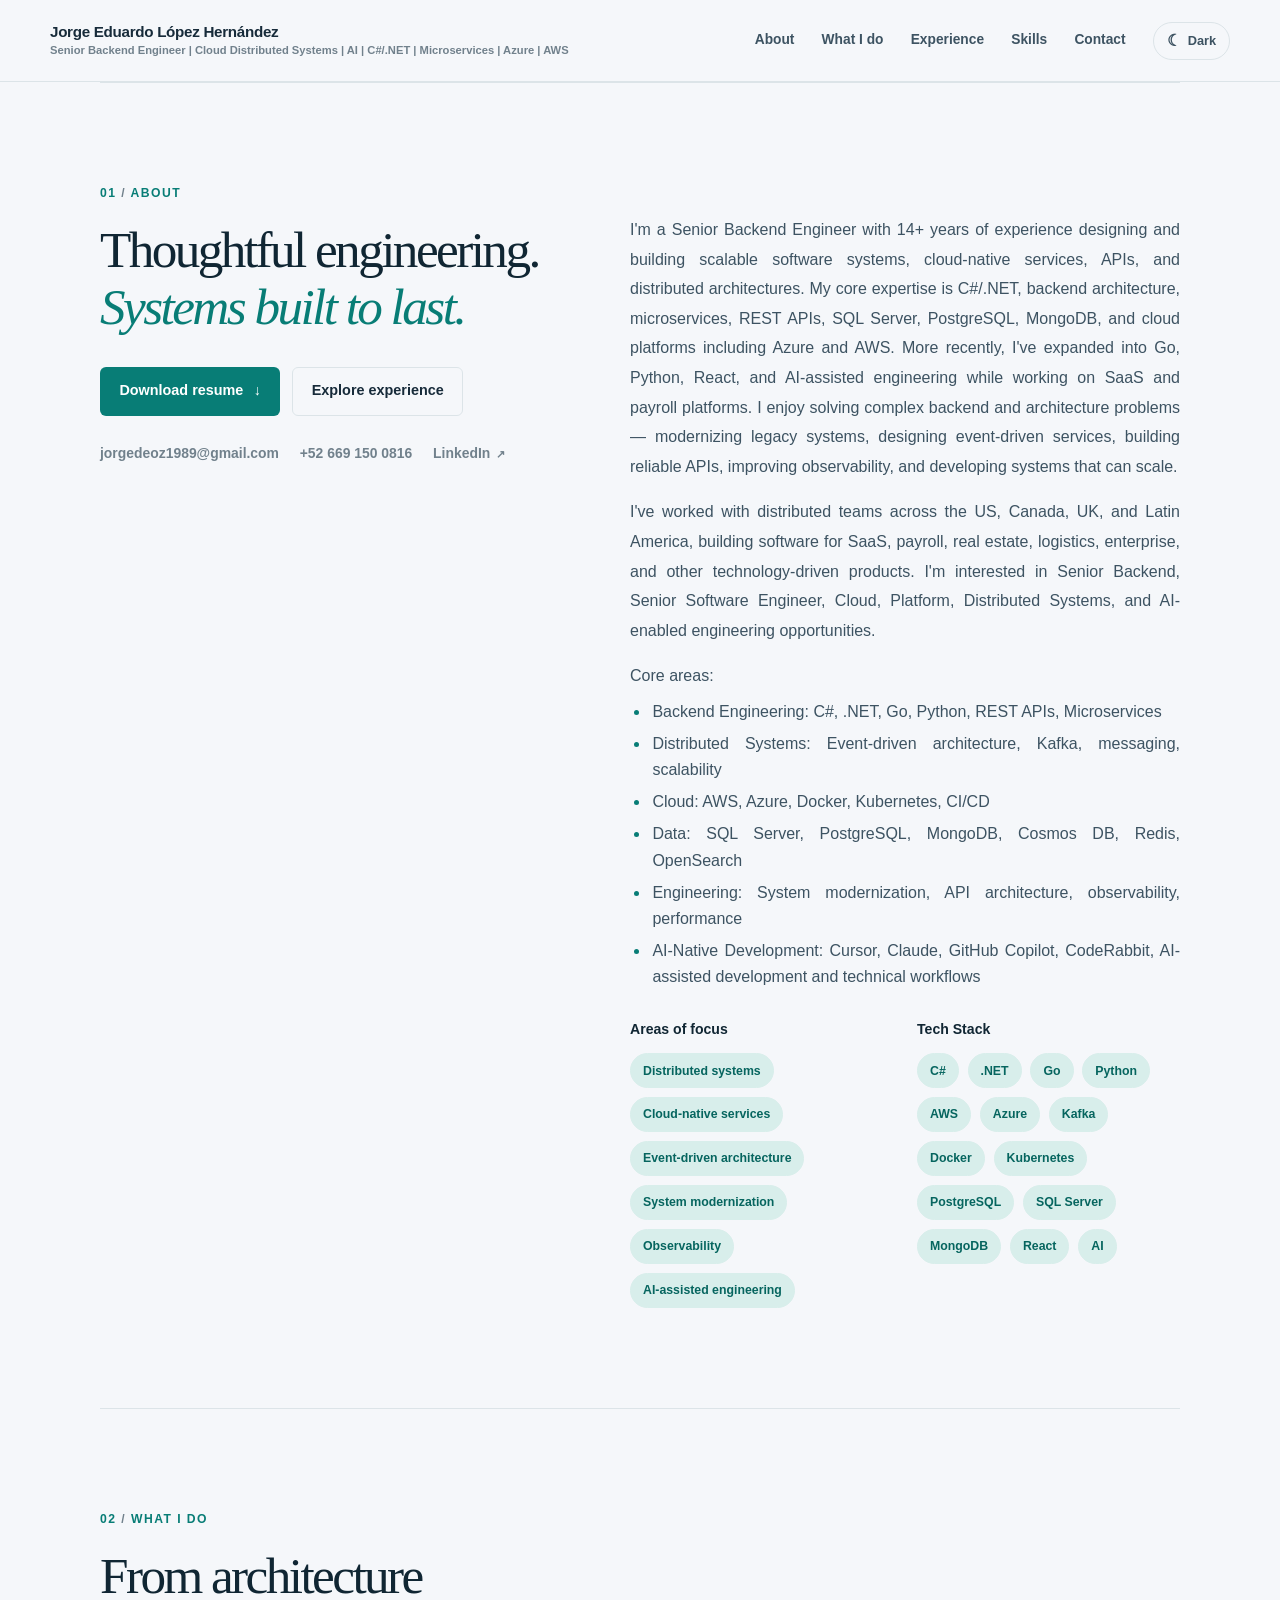
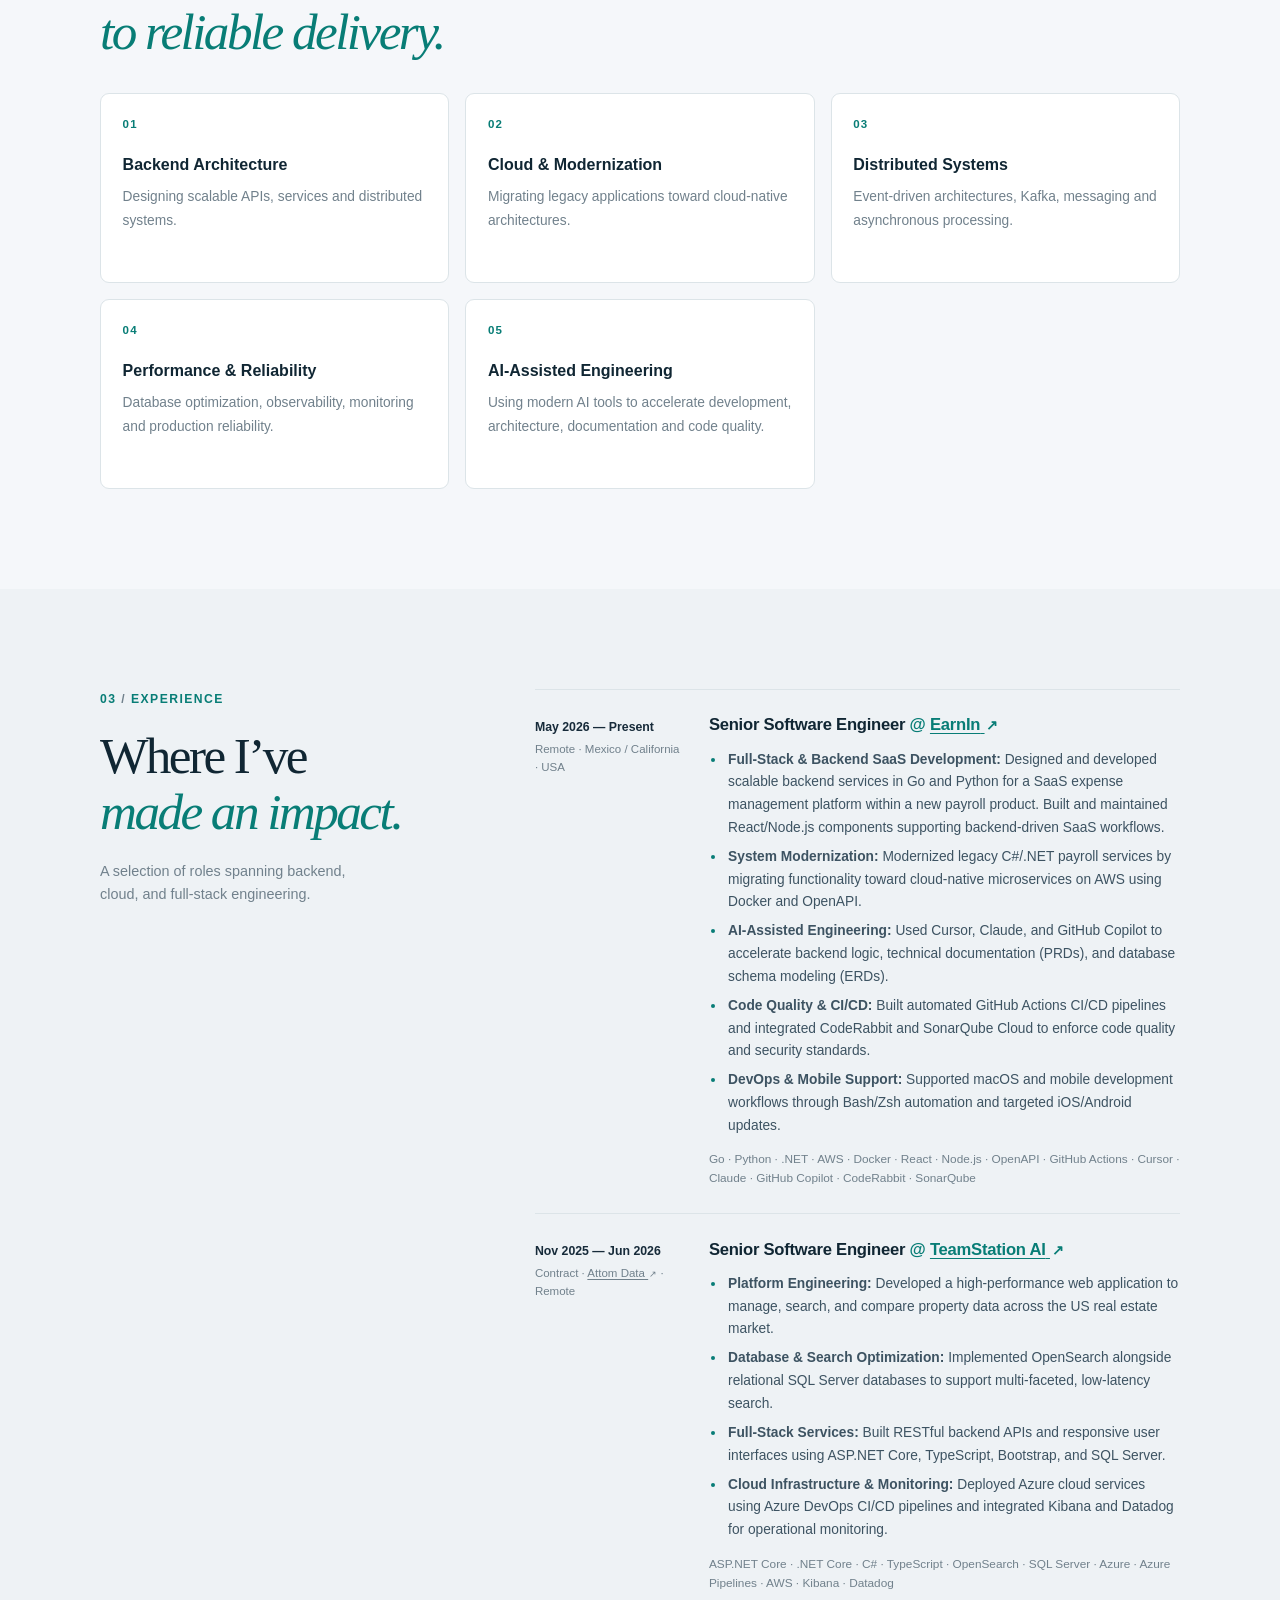
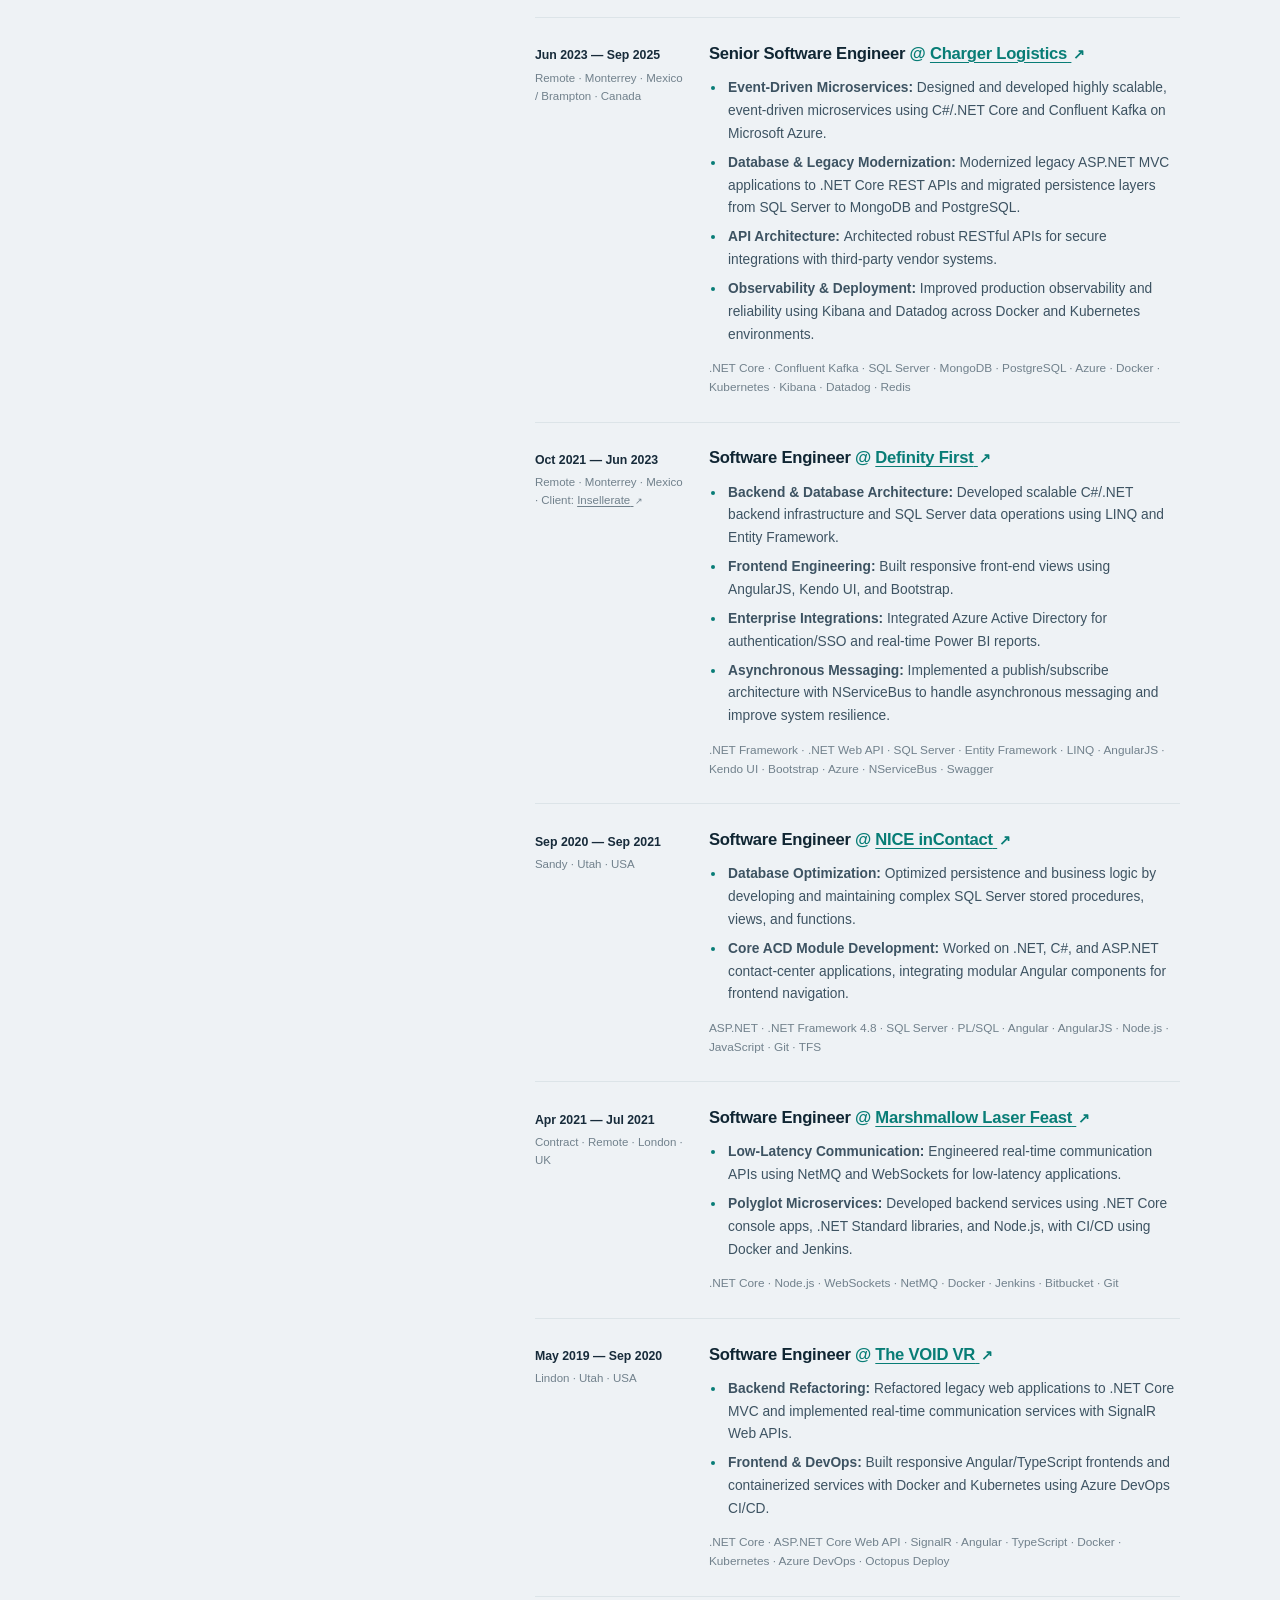
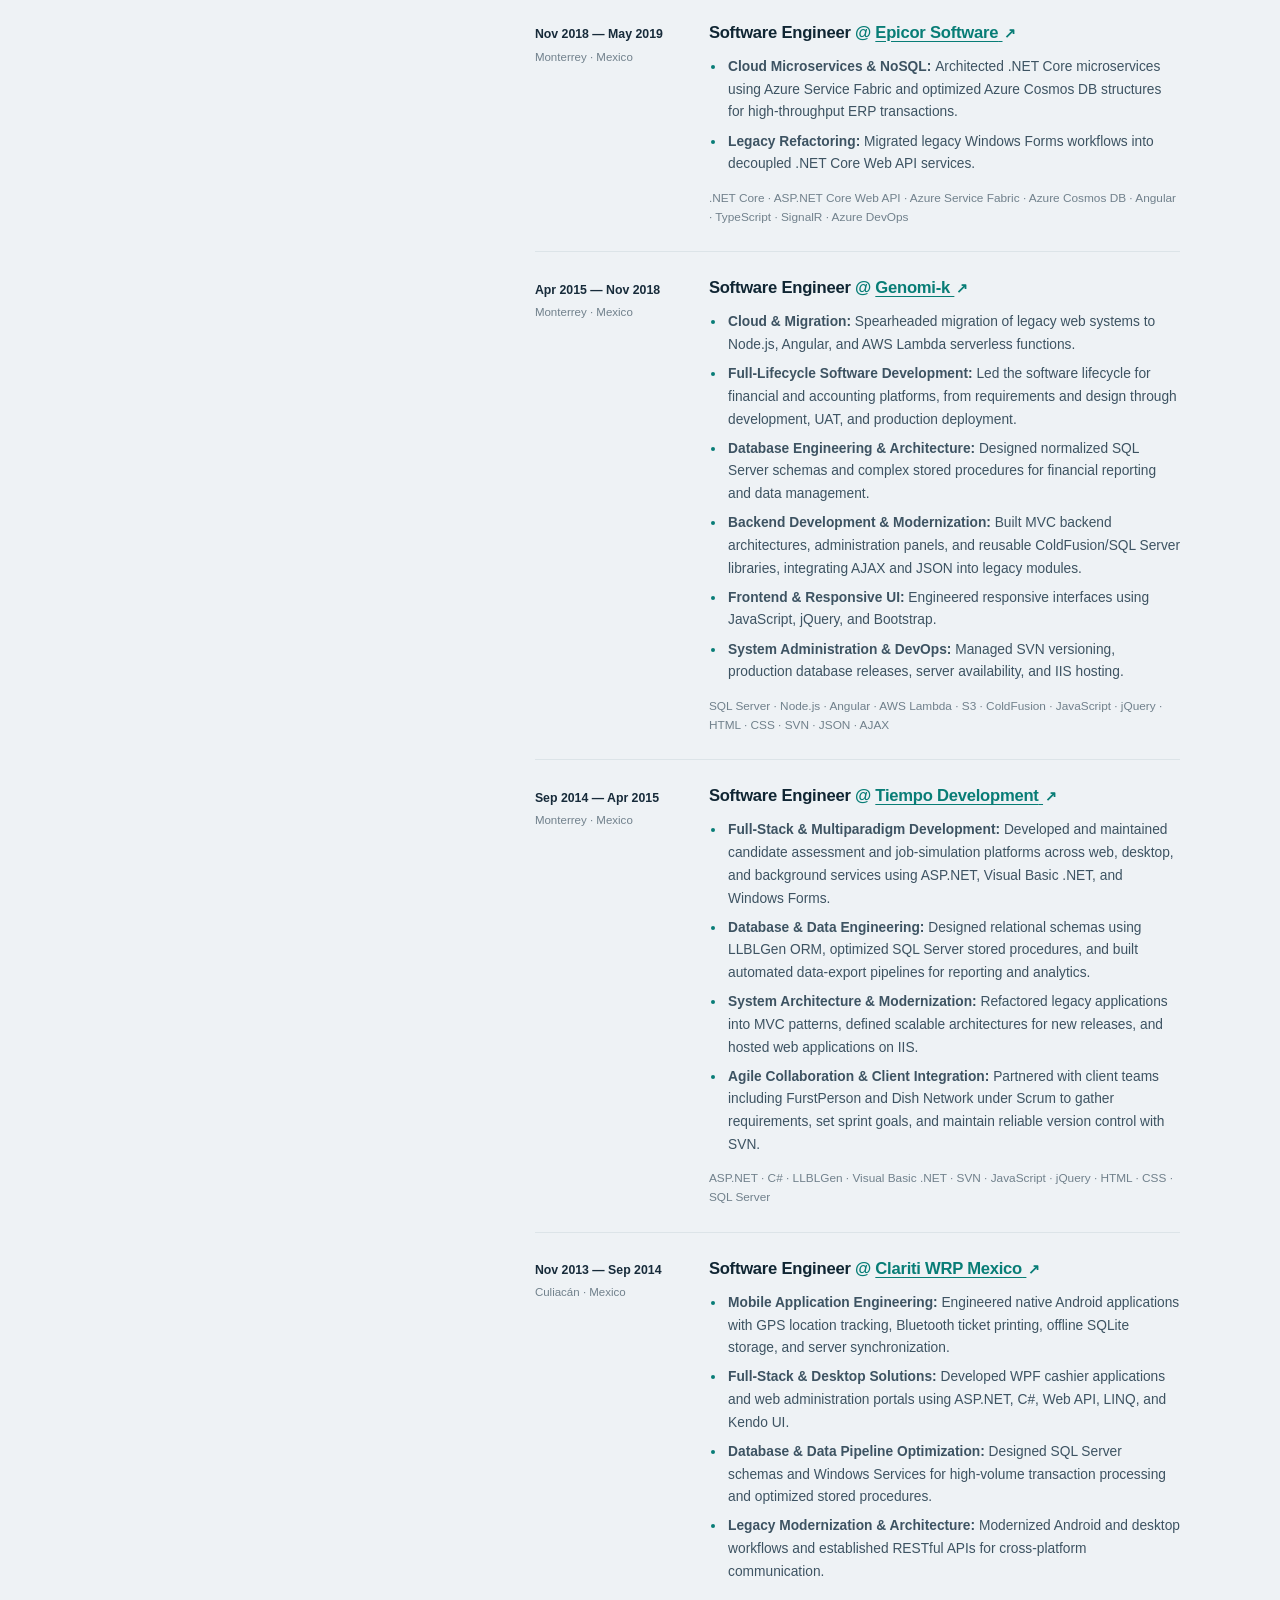
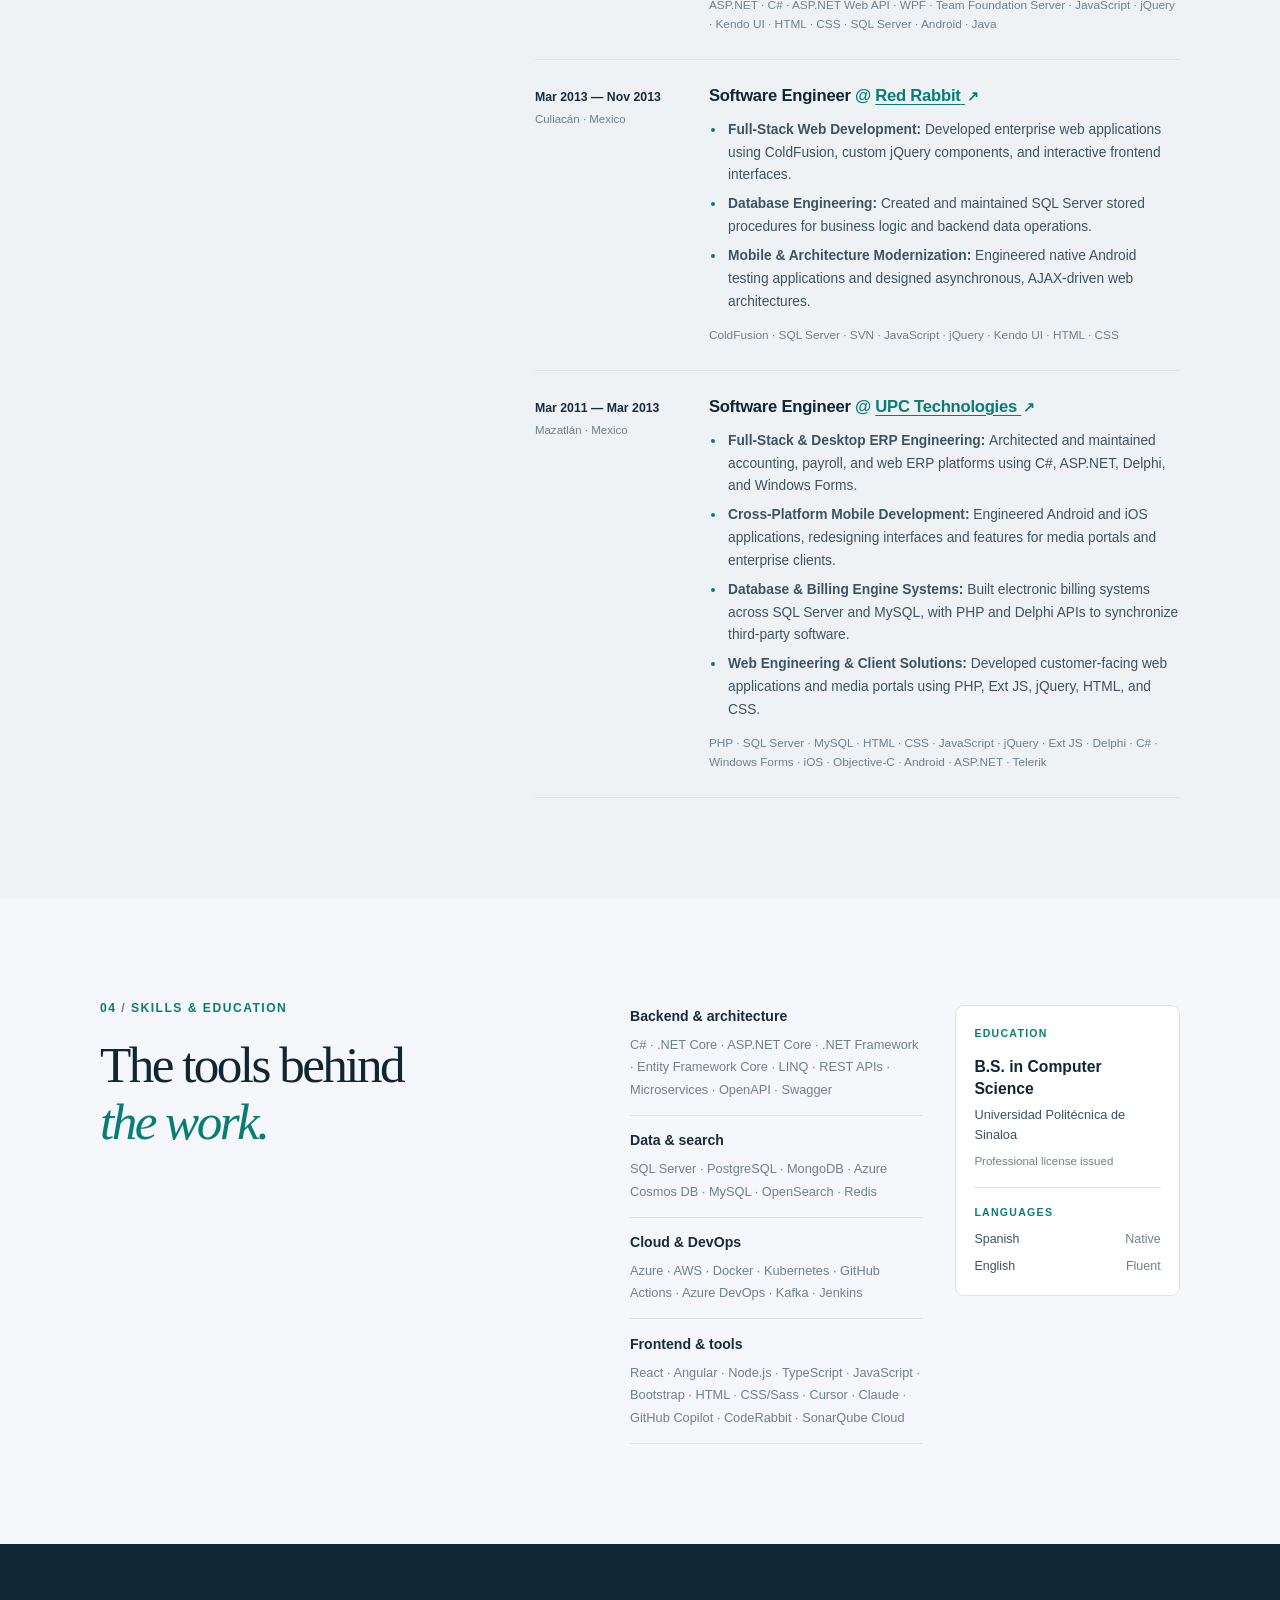
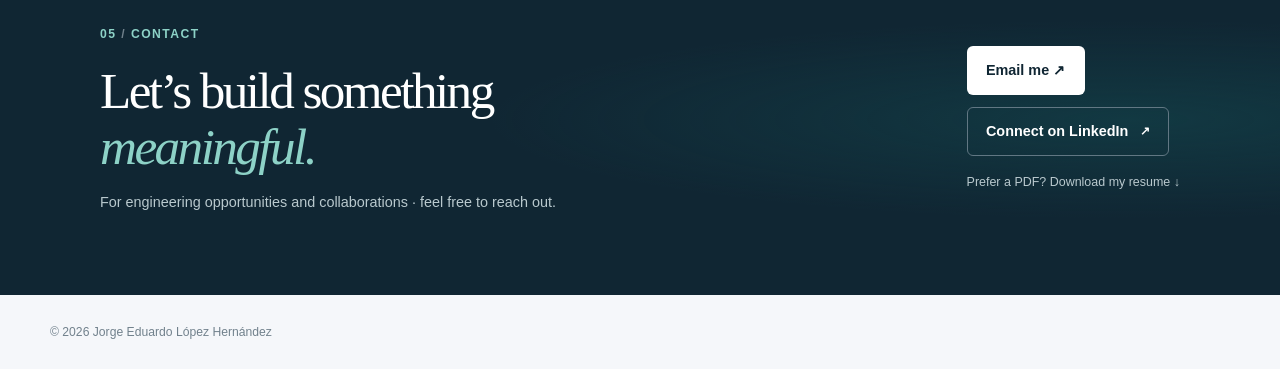
==== commit 9f7f748b: "use full name" ====
--- a/resume/index.html
+++ b/resume/index.html
@@ -30,7 +30,7 @@
     <header class="site-header">
       <a class="brand" href="#top" aria-label="Home">
         <span class="brand-copy">
-          <span class="brand-name" data-resume="profile.shortName"></span>
+          <span class="brand-name" data-resume="profile.name"></span>
           <span class="brand-title" data-resume="profile.title"></span>
         </span>
       </a>
--- a/resume/resume.css
+++ b/resume/resume.css
@@ -453,8 +453,14 @@
 .about-section {
   display: grid;
   grid-template-columns: 0.9fr 1.1fr;
+  align-items: start;
   gap: 5rem;
   border-top: 1px solid var(--line);
+}
+
+.about-section .section-heading {
+  position: sticky;
+  top: 7rem;
 }
 
 .about-section .section-heading .hero-actions {
@@ -592,7 +598,7 @@
 
 .experience-section .section-heading {
   position: sticky;
-  top: 2rem;
+  top: 7rem;
 }
 
 .heading-note {
@@ -1009,6 +1015,10 @@
   }
 
   .experience-section .section-heading {
+    position: static;
+  }
+
+  .about-section .section-heading {
     position: static;
   }
 
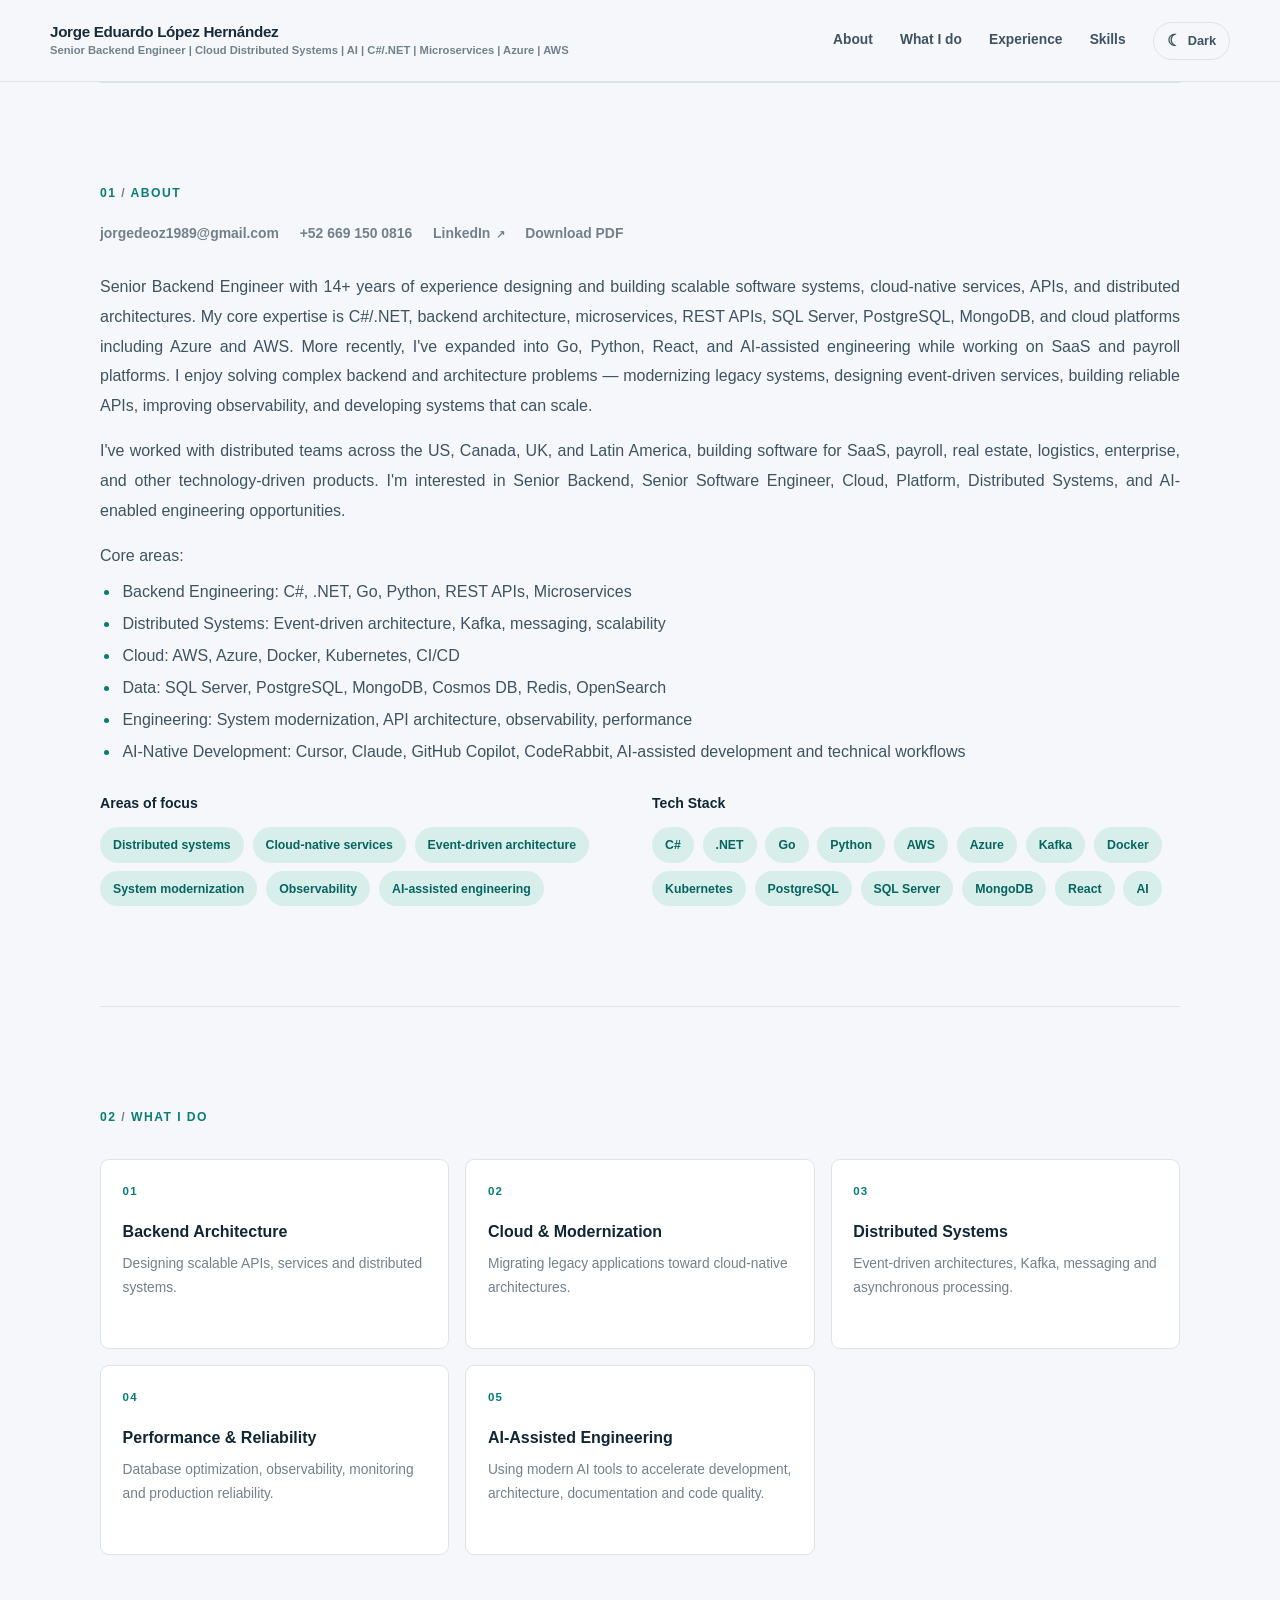
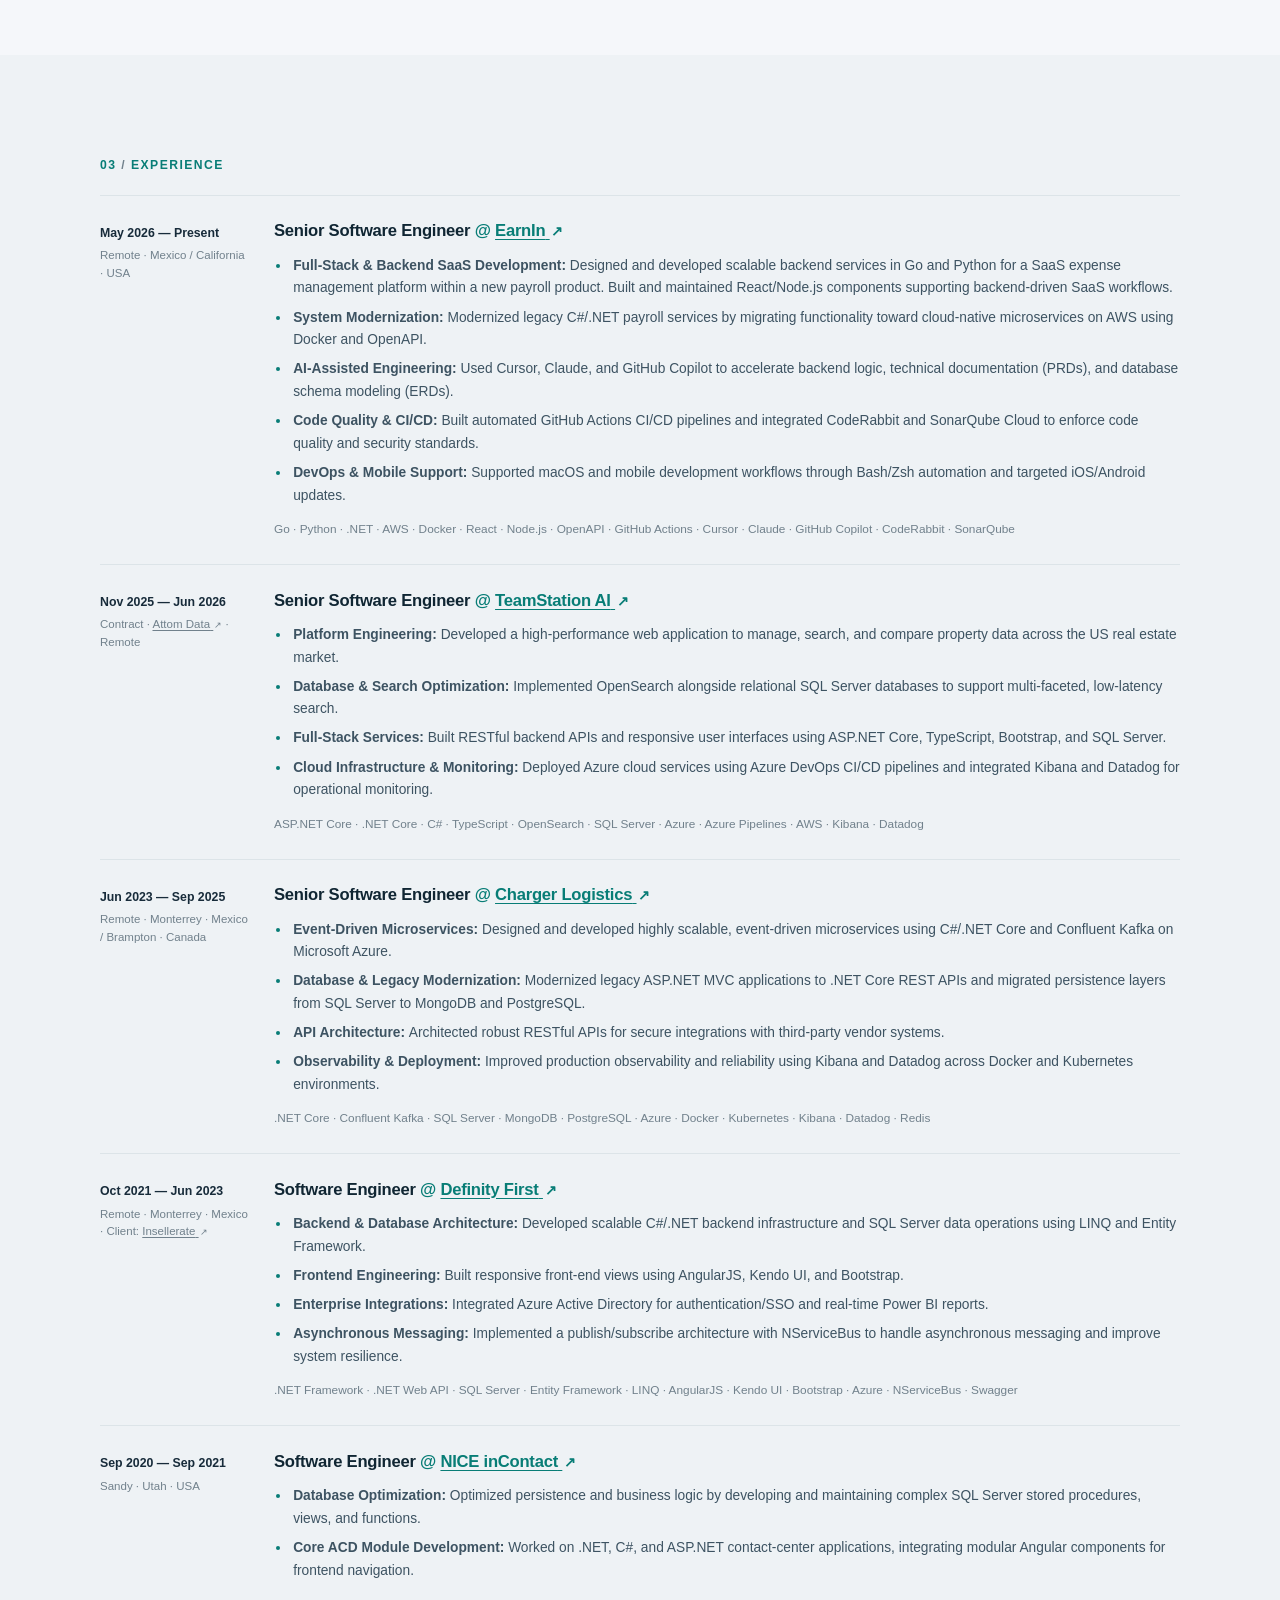
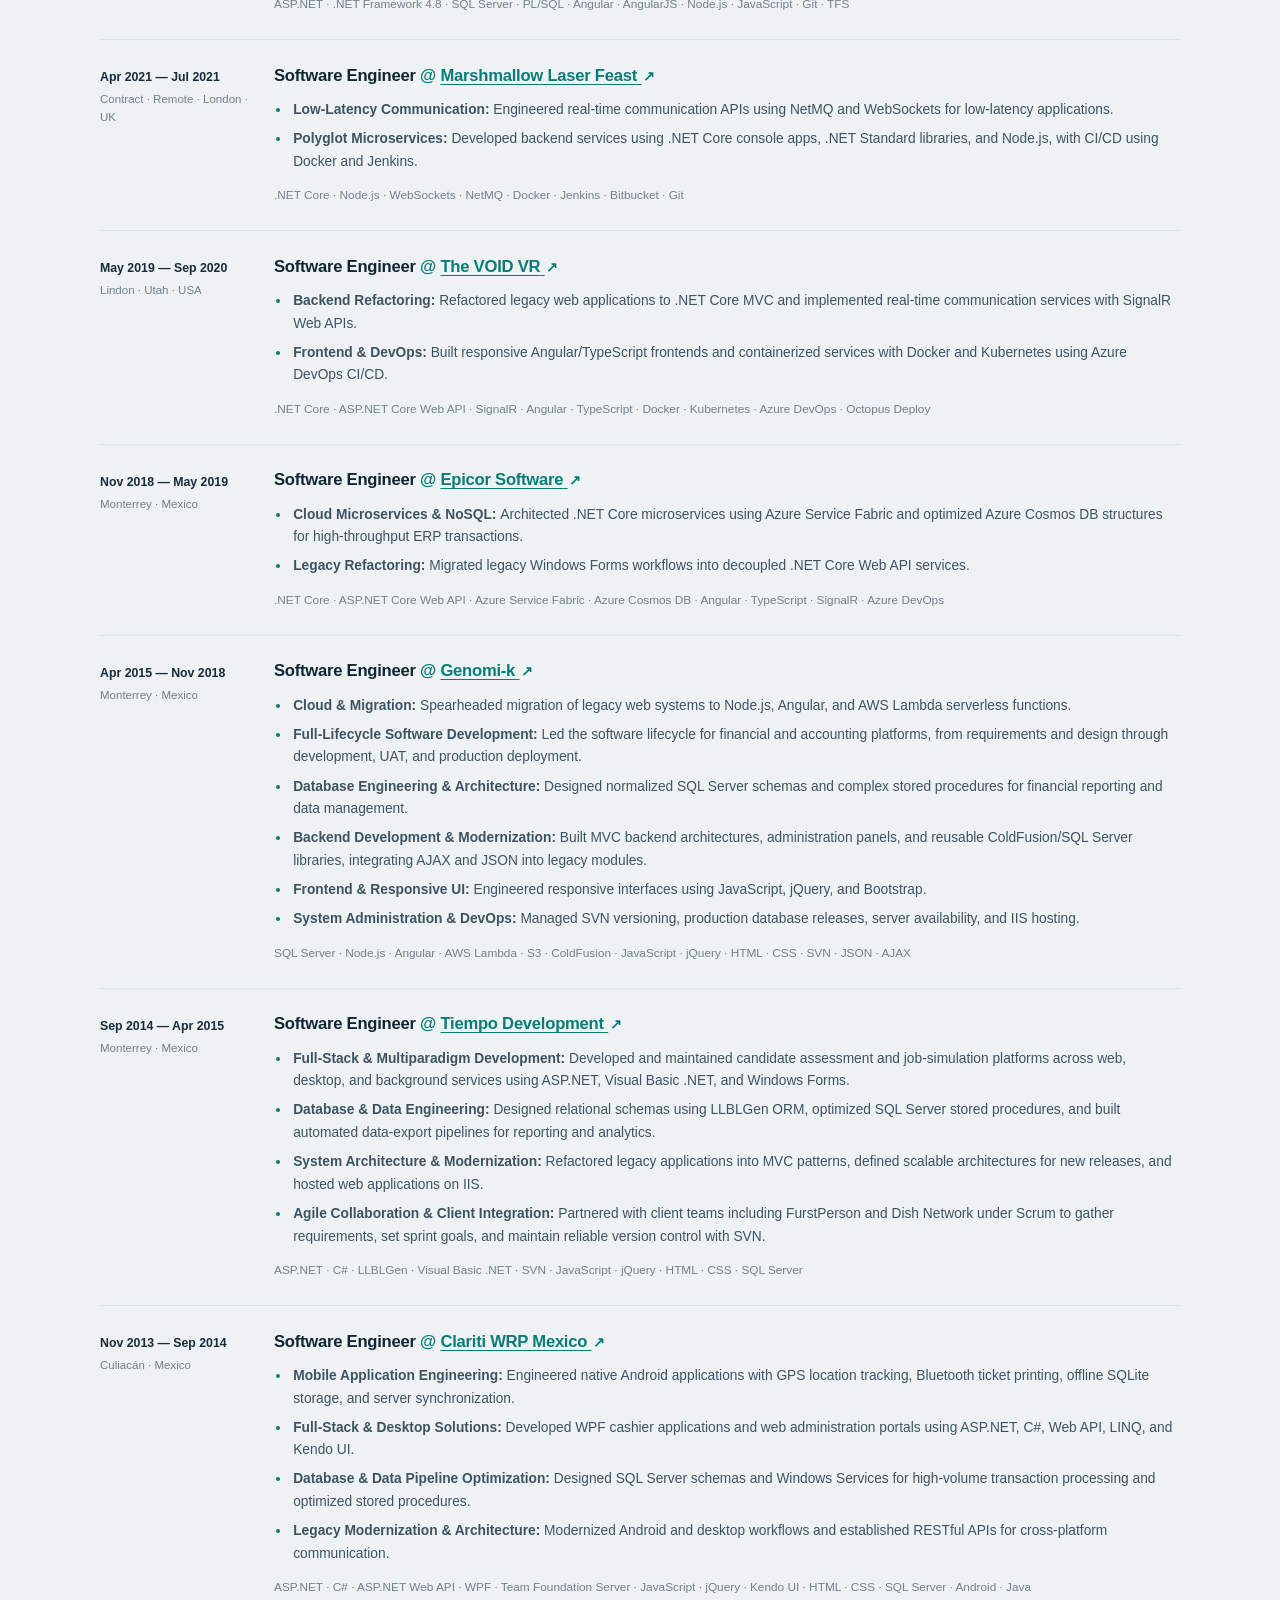
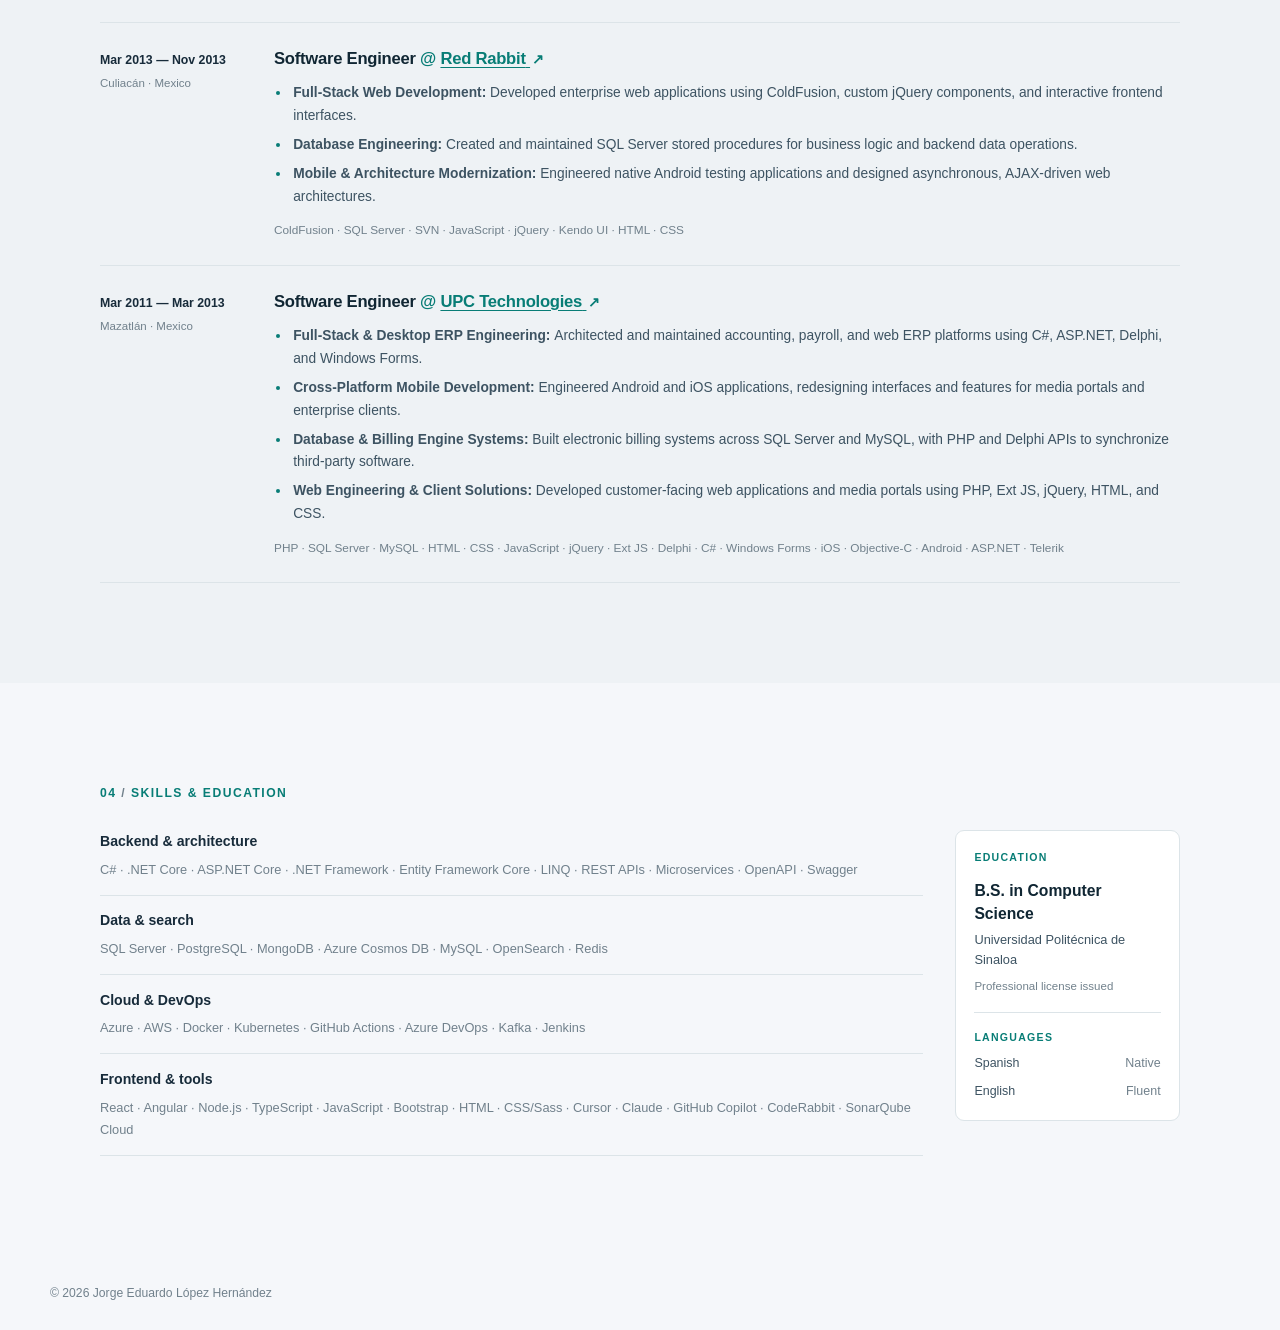
==== commit e52bde0e: "minimalistic resume" ====
--- a/resume/index.html
+++ b/resume/index.html
@@ -39,7 +39,6 @@
         <a href="#what-i-do">What I do</a>
         <a href="#experience">Experience</a>
         <a href="#skills">Skills</a>
-        <a href="#contact">Contact</a>
         <button class="theme-toggle" type="button" aria-label="Switch to dark theme" aria-pressed="false">
           <span class="theme-toggle-icon" aria-hidden="true">☾</span>
           <span class="theme-toggle-label">Dark</span>
@@ -51,59 +50,34 @@
       <p class="resume-load-status" role="status">Loading resume…</p>
       <p class="resume-load-error" role="alert" hidden></p>
 
-      <section class="section-shell section-block about-section" id="about" aria-labelledby="about-title">
+      <section class="section-shell section-block about-section" id="about" aria-label="About">
         <div class="section-heading">
           <p class="section-index">01 <span>/</span> About</p>
-          <h2 id="about-title" data-resume-heading="about.heading"></h2>
-          <div class="hero-actions">
-            <a class="button button-primary" data-resume-link="profile.resumeFile" download>Download resume <span aria-hidden="true">↓</span></a>
-            <a class="button button-secondary" href="#experience">Explore experience</a>
-          </div>
-          <div class="contact-links" aria-label="Contact links" data-resume-list="profileLinks"></div>
         </div>
+        <div class="contact-links" aria-label="Contact links" data-resume-list="profileLinks"></div>
         <div class="about-content" data-resume-container="about"></div>
       </section>
 
-      <section class="section-shell section-block what-i-do-section" id="what-i-do" aria-labelledby="what-i-do-title">
-        <div class="section-heading">
-          <p class="section-index">02 <span>/</span> What I do</p>
-          <h2 id="what-i-do-title" data-resume-heading="whatIDo.heading"></h2>
-        </div>
+      <section class="section-shell section-block what-i-do-section" id="what-i-do" aria-label="What I do">
+        <p class="section-index">02 <span>/</span> What I do</p>
         <div class="what-i-do-grid" data-resume-list="whatIDo.items"></div>
       </section>
 
-      <section class="experience-section" id="experience" aria-labelledby="experience-title">
+      <section class="experience-section" id="experience" aria-label="Experience">
         <div class="section-shell section-block">
-          <div class="section-heading">
-            <p class="section-index">03 <span>/</span> Experience</p>
-            <h2 id="experience-title">Where I’ve<br><span>made an impact.</span></h2>
-            <p class="heading-note">A selection of roles spanning backend, cloud, and full-stack engineering.</p>
-          </div>
+          <p class="section-index">03 <span>/</span> Experience</p>
           <div class="timeline" data-resume-list="experience"></div>
         </div>
       </section>
 
-      <section class="section-shell section-block skills-section" id="skills" aria-labelledby="skills-title">
-        <div class="section-heading">
-          <p class="section-index">04 <span>/</span> Skills &amp; education</p>
-          <h2 id="skills-title">The tools behind<br><span>the work.</span></h2>
-        </div>
+      <section class="section-shell section-block skills-section" id="skills" aria-label="Skills and education">
+        <p class="section-index">04 <span>/</span> Skills &amp; education</p>
         <div class="skills-content">
           <div class="skill-groups" data-resume-list="skills"></div>
           <aside class="education-card" data-resume-container="education"></aside>
         </div>
       </section>
 
-      <section class="contact-section" id="contact" aria-labelledby="contact-title">
-        <div class="section-shell contact-inner">
-          <div>
-            <p class="section-index">05 <span>/</span> Contact</p>
-            <h2 id="contact-title" data-resume-heading="contact.heading"></h2>
-            <p class="contact-copy" data-resume="contact.description"></p>
-          </div>
-          <div class="contact-actions" data-resume-list="contactActions"></div>
-        </div>
-      </section>
     </main>
 
     <footer class="site-footer">
--- a/resume/resume.css
+++ b/resume/resume.css
@@ -11,11 +11,7 @@
   --teal-light: #d8eeeb;
   --navy: #102633;
   --heading: #102633;
-  --button-primary-text: #fff;
-  --button-light-bg: #fff;
-  --button-light-text: #102633;
   --brand-mark-text: #fff;
-  --contact-text: #fff;
   --font-body: "Segoe UI", "Helvetica Neue", Arial, sans-serif;
   --font-display: Georgia, "Times New Roman", serif;
 }
@@ -33,11 +29,7 @@
   --teal-light: #243c40;
   --navy: #0b151b;
   --heading: #e8f0f3;
-  --button-primary-text: #0b151b;
-  --button-light-bg: #d5e9e5;
-  --button-light-text: #0b151b;
   --brand-mark-text: #e4ecef;
-  --contact-text: #e4ecef;
 }
 
 :root[data-theme="light"] {
@@ -114,16 +106,6 @@
   border-bottom: 1px solid var(--line);
 }
 
-.site-header[data-surface="contact"] {
-  --ink: var(--contact-text);
-  --ink-soft: #b9c9ce;
-  --line: #617783;
-}
-
-.site-header[data-surface="contact"] .brand-mark {
-  background: rgba(255, 255, 255, 0.12);
-}
-
 .brand {
   display: inline-flex;
   align-items: flex-start;
@@ -284,9 +266,7 @@
   line-height: 1.02;
 }
 
-.hero h1 span,
-.section-heading h2 span,
-.contact-inner h2 span {
+.hero h1 span {
   color: var(--teal);
   font-style: italic;
   font-weight: 400;
@@ -298,50 +278,6 @@
   color: var(--ink-soft);
   font-size: 1.08rem;
   line-height: 1.8;
-}
-
-.hero-actions {
-  display: flex;
-  flex-wrap: wrap;
-  gap: 0.75rem;
-}
-
-.button {
-  min-height: 48px;
-  padding: 0.72rem 1.15rem;
-  display: inline-flex;
-  align-items: center;
-  justify-content: center;
-  gap: 0.65rem;
-  border: 1px solid transparent;
-  border-radius: 6px;
-  font-size: 0.9rem;
-  font-weight: 700;
-  text-decoration: none;
-  transition: background-color 160ms ease, border-color 160ms ease, transform 160ms ease;
-}
-
-.button:hover {
-  transform: translateY(-2px);
-}
-
-.button-primary {
-  background: var(--teal);
-  color: var(--button-primary-text);
-}
-
-.button-primary:hover {
-  background: var(--teal-dark);
-}
-
-.button-secondary {
-  border-color: var(--line);
-  background: transparent;
-  color: var(--ink);
-}
-
-.button-secondary:hover {
-  border-color: var(--teal);
 }
 
 .contact-links {
@@ -451,20 +387,12 @@
 }
 
 .about-section {
-  display: grid;
-  grid-template-columns: 0.9fr 1.1fr;
-  align-items: start;
-  gap: 5rem;
   border-top: 1px solid var(--line);
 }
 
-.about-section .section-heading {
-  position: sticky;
-  top: 7rem;
-}
-
-.about-section .section-heading .hero-actions {
-  margin-top: 2rem;
+.about-section > .contact-links {
+  margin-top: 0;
+  margin-bottom: 1.7rem;
 }
 
 .section-index {
@@ -475,23 +403,8 @@
   color: var(--muted);
 }
 
-.section-heading h2,
-.contact-inner h2 {
-  margin-bottom: 0;
-  color: var(--heading);
-  font-family: var(--font-display);
-  font-size: clamp(2.45rem, 4vw, 3.65rem);
-  font-weight: 500;
-  letter-spacing: -0.05em;
-  line-height: 1.1;
-}
-
-.about-content {
-  padding-top: 2rem;
+.about-content > p {
   text-align: justify;
-}
-
-.about-content > p {
   margin-bottom: 1rem;
   color: var(--ink-soft);
   line-height: 1.85;
@@ -516,7 +429,7 @@
   border-top: 1px solid var(--line);
 }
 
-.what-i-do-section > .section-heading {
+.what-i-do-section > .section-index {
   margin-bottom: 2rem;
 }
 
@@ -589,23 +502,8 @@
   background: #eef2f5;
 }
 
-.experience-section .section-block {
-  display: grid;
-  grid-template-columns: 0.72fr 1.28fr;
-  align-items: start;
-  gap: 4.5rem;
-}
-
-.experience-section .section-heading {
-  position: sticky;
-  top: 7rem;
-}
-
-.heading-note {
-  max-width: 270px;
-  margin-top: 1.2rem;
-  color: var(--muted);
-  font-size: 0.9rem;
+.experience-section .section-index {
+  margin-bottom: 1.2rem;
 }
 
 .timeline {
@@ -705,9 +603,7 @@
 }
 
 .skills-section {
-  display: grid;
-  grid-template-columns: 0.9fr 1.1fr;
-  gap: 5rem;
+  display: block;
 }
 
 .skills-content {
@@ -778,76 +674,6 @@
 
 .language-row span:last-child {
   color: var(--muted);
-}
-
-.contact-section {
-  background:
-    radial-gradient(ellipse at 88% 50%, rgba(21, 87, 91, 0.38), transparent 40%),
-    var(--navy);
-  color: var(--contact-text);
-}
-
-.contact-inner {
-  min-height: 335px;
-  padding-block: 5rem;
-  display: flex;
-  align-items: center;
-  justify-content: space-between;
-  gap: 3rem;
-}
-
-.contact-inner .section-index {
-  color: #8dd2c7;
-}
-
-.contact-inner h2 {
-  color: var(--contact-text);
-}
-
-.contact-inner h2 span {
-  color: #8dd2c7;
-}
-
-.contact-copy {
-  margin: 1rem 0 0;
-  color: #b9c9ce;
-  font-size: 0.9rem;
-}
-
-.contact-actions {
-  display: flex;
-  flex-direction: column;
-  align-items: flex-start;
-  gap: 0.75rem;
-}
-
-.button-light {
-  background: var(--button-light-bg);
-  color: var(--button-light-text);
-}
-
-.button-light:hover {
-  background: #e7f3f1;
-}
-
-.button-outline-light {
-  border-color: #617783;
-  color: var(--contact-text);
-}
-
-.button-outline-light:hover {
-  border-color: #8dd2c7;
-}
-
-.pdf-link {
-  margin-top: 0.25rem;
-  color: #b9c9ce;
-  font-size: 0.78rem;
-  text-decoration: none;
-}
-
-.pdf-link:hover {
-  color: var(--contact-text);
 }
 
 .site-footer {
@@ -880,10 +706,6 @@
   background: #17242b;
 }
 
-:root[data-theme="dark"] .button-light:hover {
-  background: #d5e9e5;
-}
-
 @media (max-width: 900px) {
   .site-header {
     gap: 1rem;
@@ -910,18 +732,8 @@
     min-height: 310px;
   }
 
-  .about-section,
-  .skills-section {
-    gap: 3rem;
-  }
-
   .what-i-do-grid {
     grid-template-columns: repeat(2, minmax(0, 1fr));
-  }
-
-  .experience-section .section-block {
-    grid-template-columns: 0.6fr 1.4fr;
-    gap: 2.5rem;
   }
 
   .skills-content {
@@ -991,13 +803,6 @@
     padding-block: 4.25rem;
   }
 
-  .about-section,
-  .experience-section .section-block,
-  .skills-section {
-    grid-template-columns: minmax(0, 1fr);
-    gap: 1.5rem;
-  }
-
   .what-i-do-grid {
     grid-template-columns: minmax(0, 1fr);
   }
@@ -1006,24 +811,8 @@
     min-height: 0;
   }
 
-  .about-content {
-    padding-top: 0;
-  }
-
   .about-tag-groups {
     grid-template-columns: minmax(0, 1fr);
-  }
-
-  .experience-section .section-heading {
-    position: static;
-  }
-
-  .about-section .section-heading {
-    position: static;
-  }
-
-  .heading-note {
-    max-width: 400px;
   }
 
   .job-card {
@@ -1051,14 +840,6 @@
     max-width: 360px;
   }
 
-  .contact-inner {
-    min-height: unset;
-    padding-block: 4.25rem;
-    align-items: flex-start;
-    flex-direction: column;
-    gap: 2rem;
-  }
-
   .site-footer {
     min-height: 70px;
   }
@@ -1071,15 +852,6 @@
 
   .site-nav {
     gap: 0.75rem;
-  }
-
-  .hero-actions {
-    align-items: stretch;
-    flex-direction: column;
-  }
-
-  .hero-actions .button {
-    width: 100%;
   }
 
   .contact-links {
@@ -1112,9 +884,6 @@
     --teal-light: #d8eeeb;
     --navy: #102633;
     --heading: #102633;
-    --button-primary-text: #fff;
-    --button-light-bg: #fff;
-    --button-light-text: #102633;
   }
 
   body {
@@ -1122,9 +891,7 @@
   }
 
   .site-header,
-  .hero-actions,
   .scroll-cue,
-  .contact-section,
   .site-footer {
     display: none;
   }
@@ -1149,17 +916,6 @@
     background: var(--white);
   }
 
-  .what-i-do-section,
-  .experience-section .section-block,
-  .about-section,
-  .skills-section {
-    display: block;
-  }
-
-  .experience-section .section-heading {
-    position: static;
-  }
-
   .job-card {
     break-inside: avoid;
   }
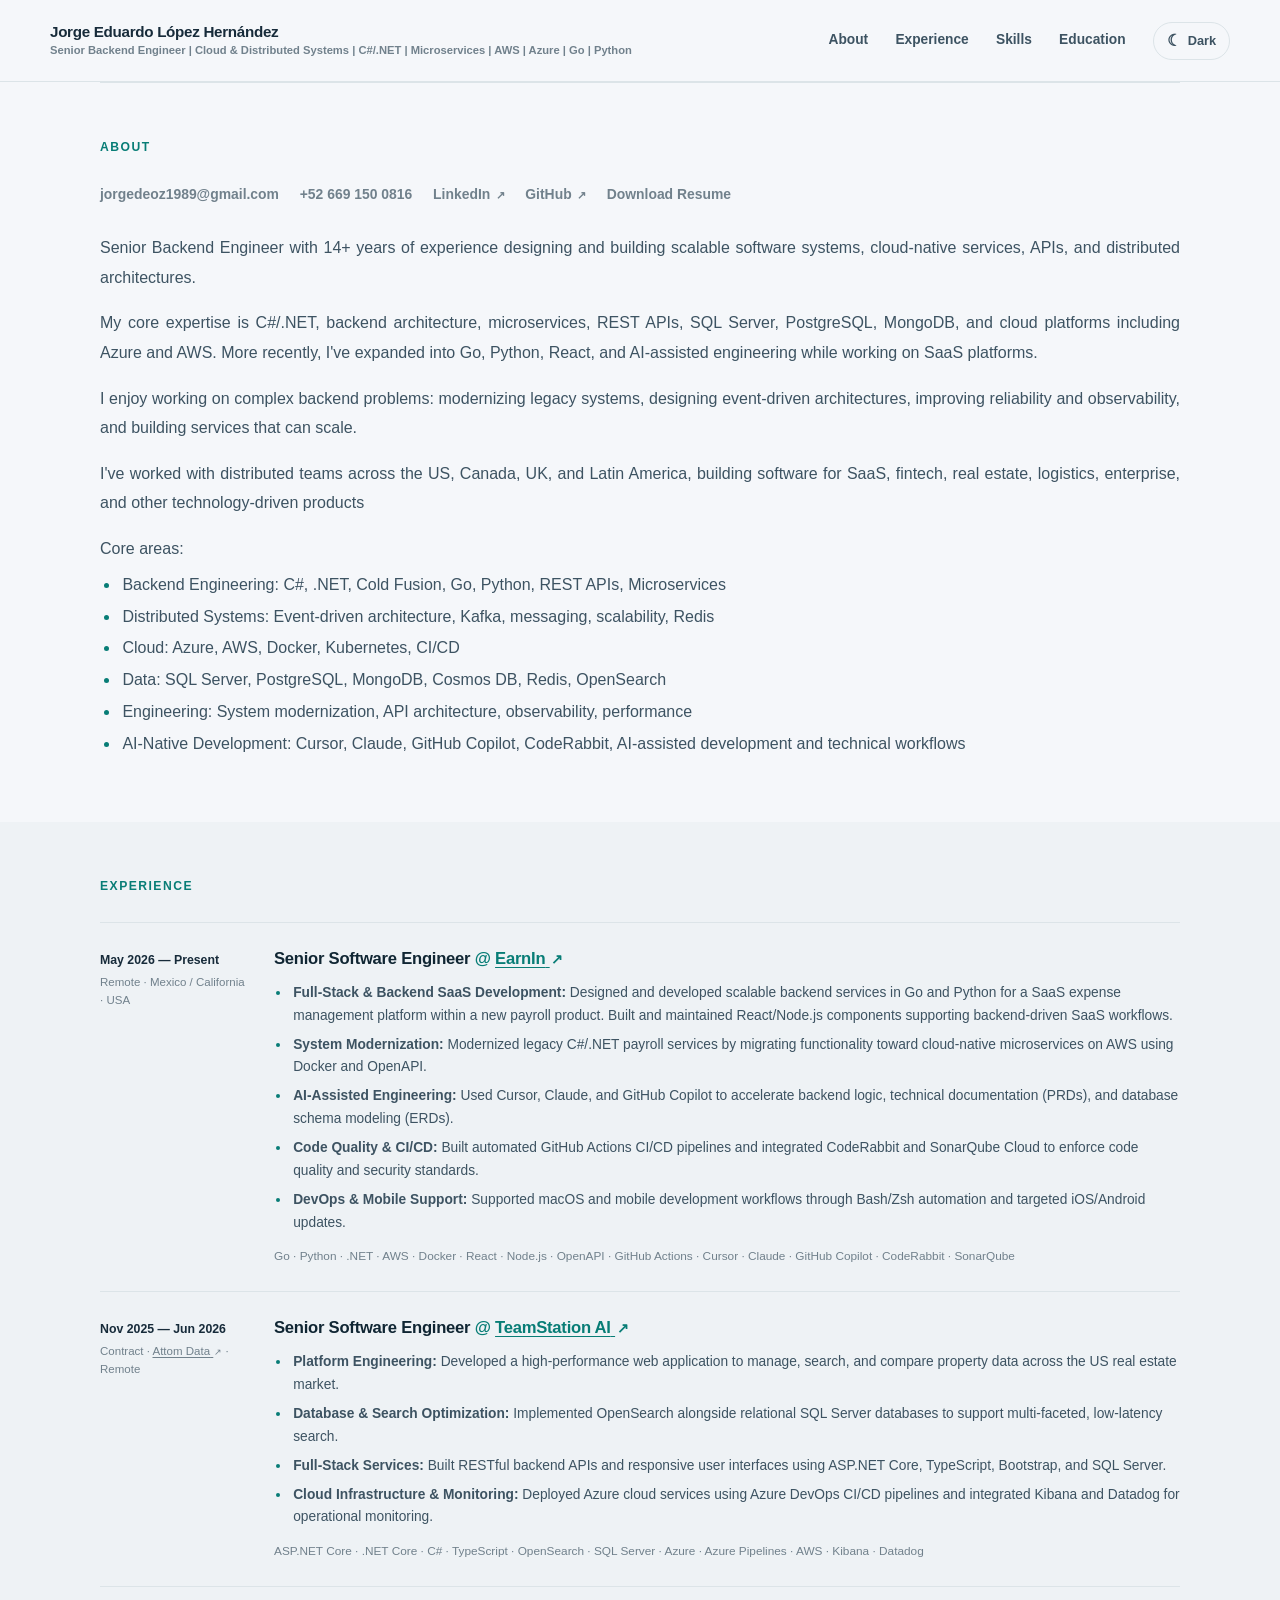
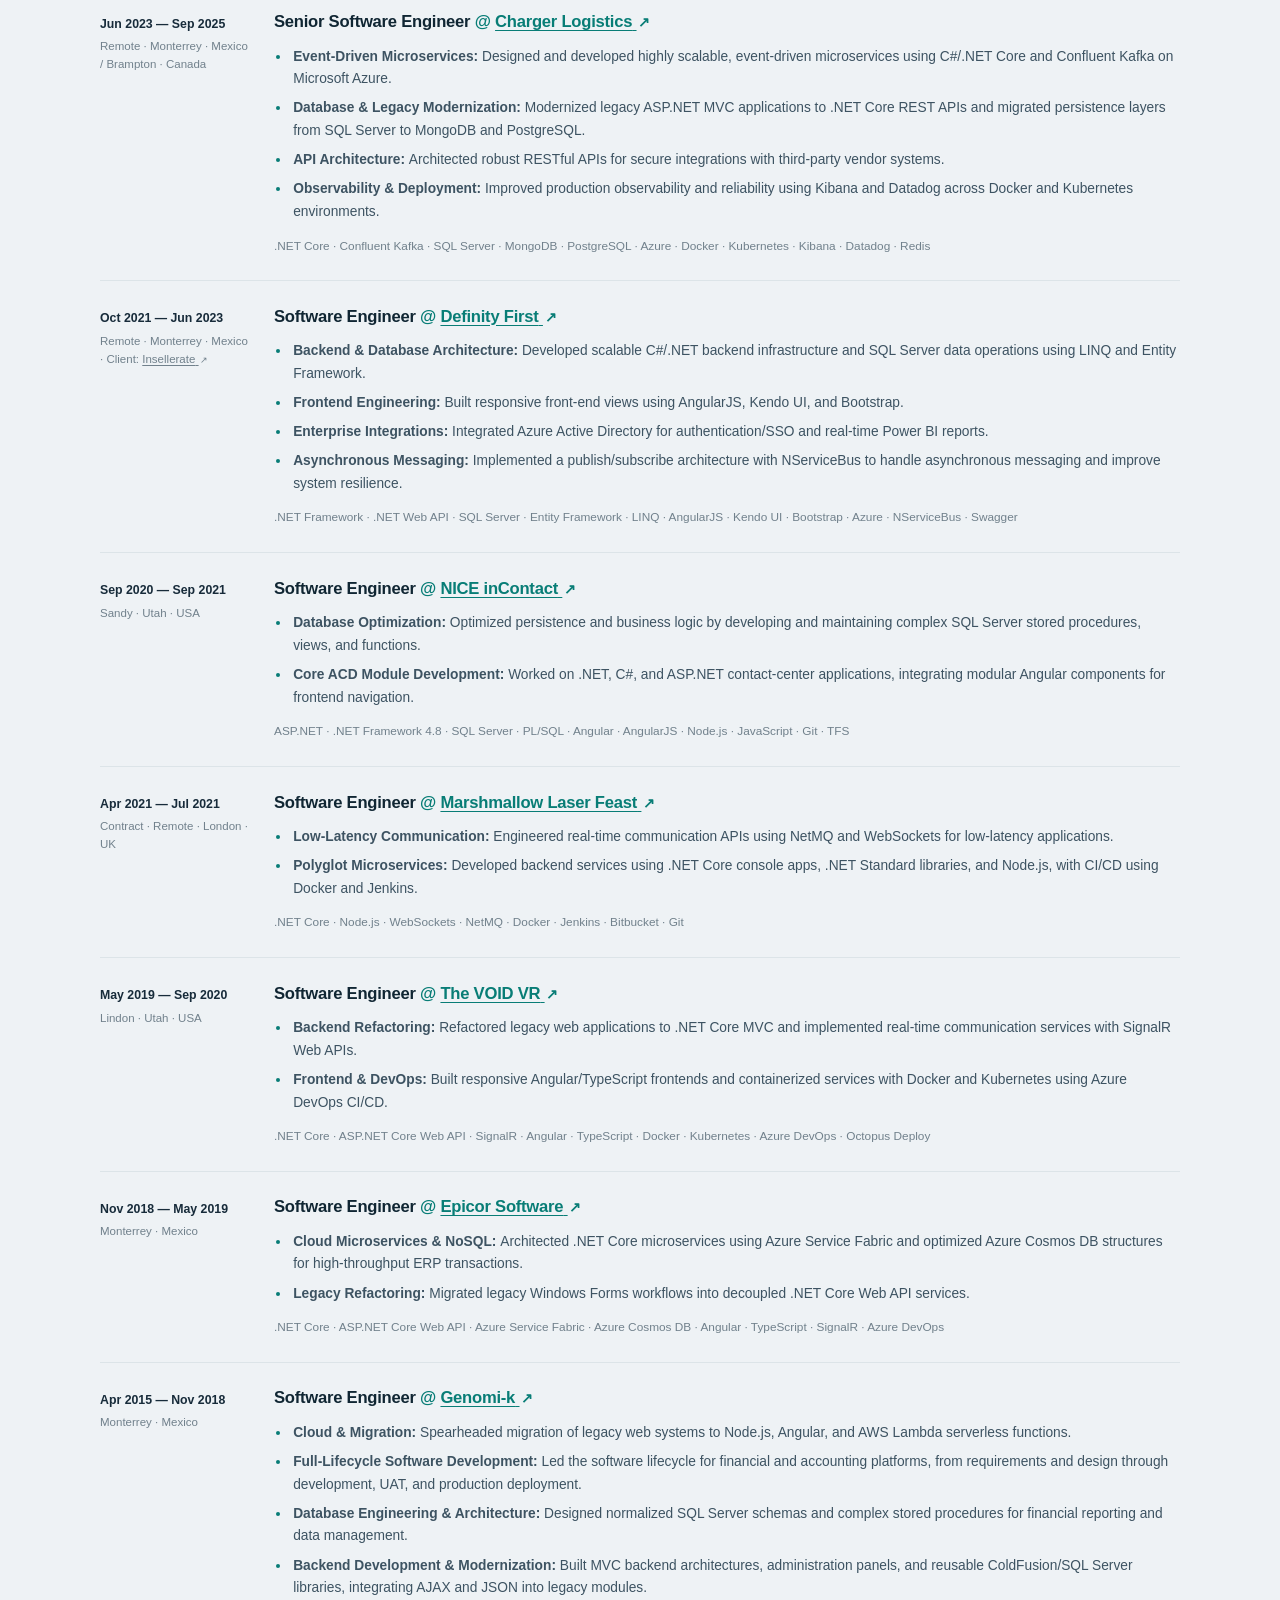
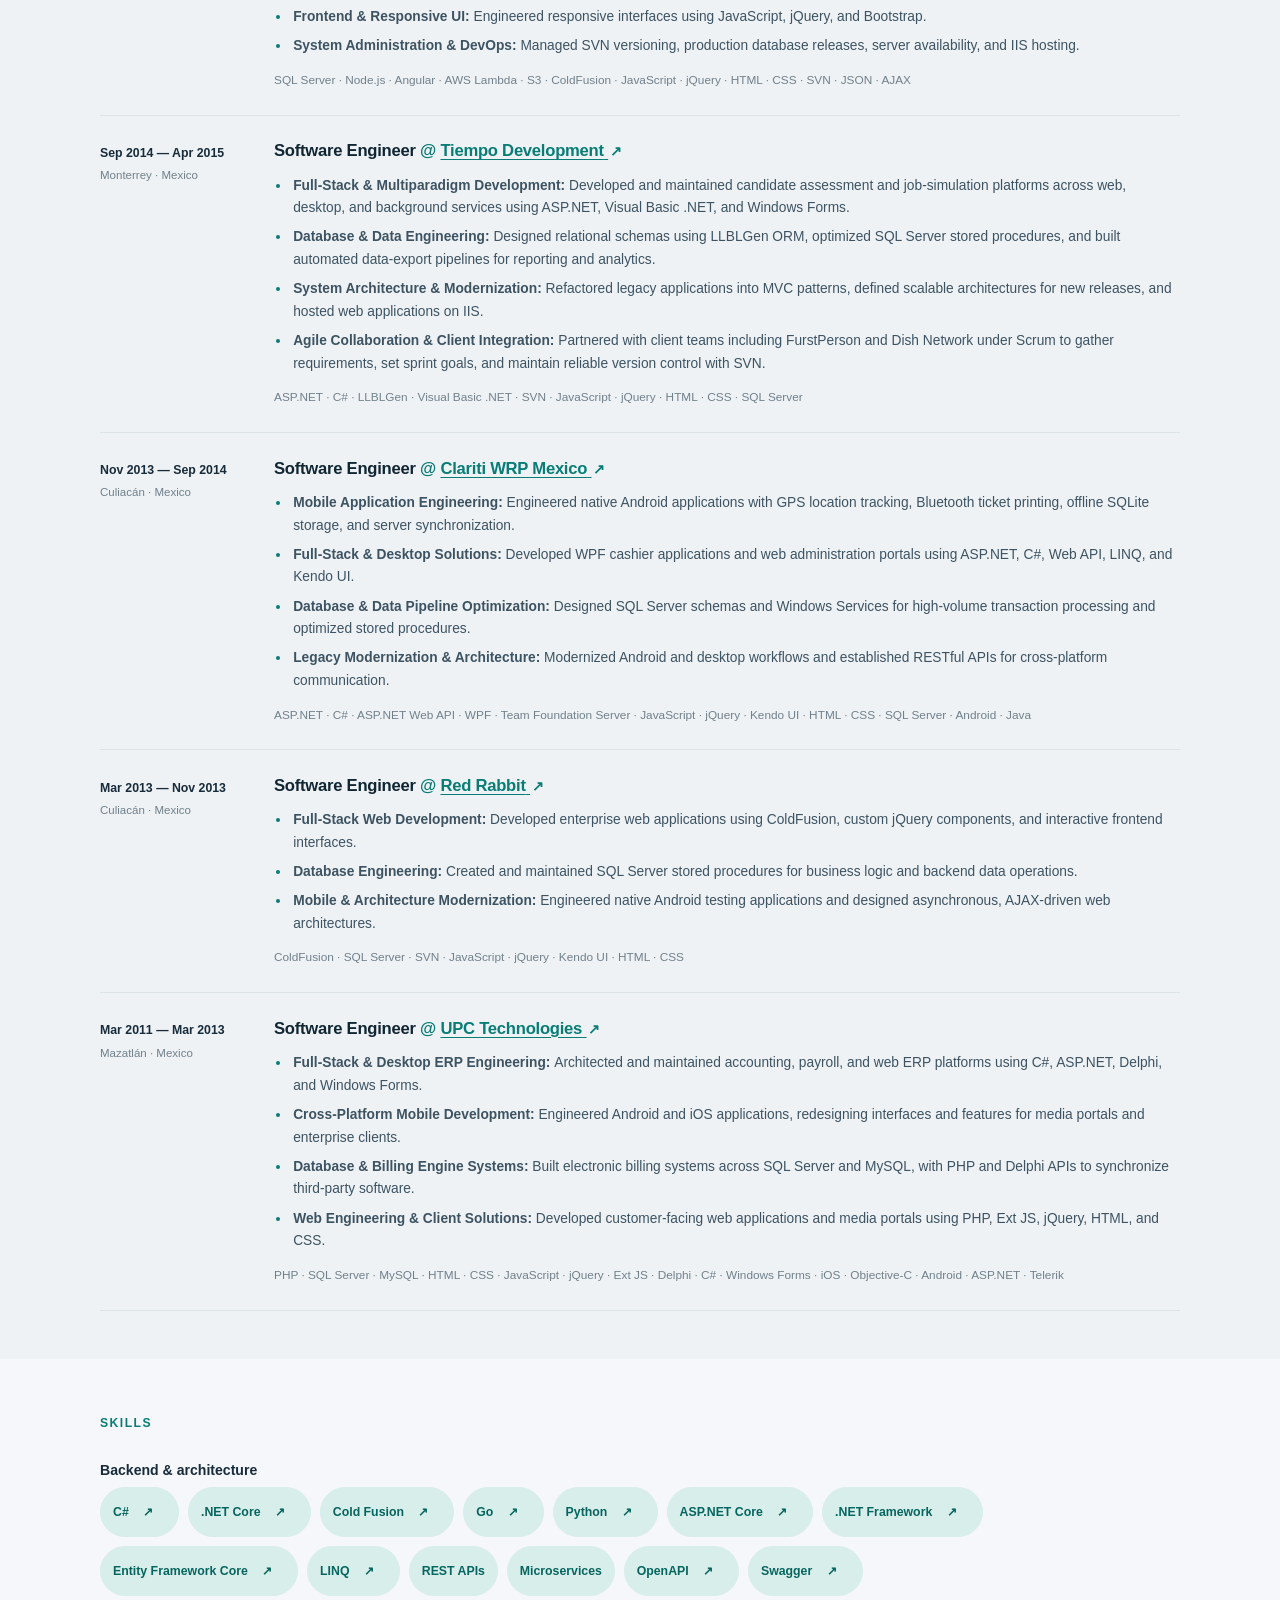
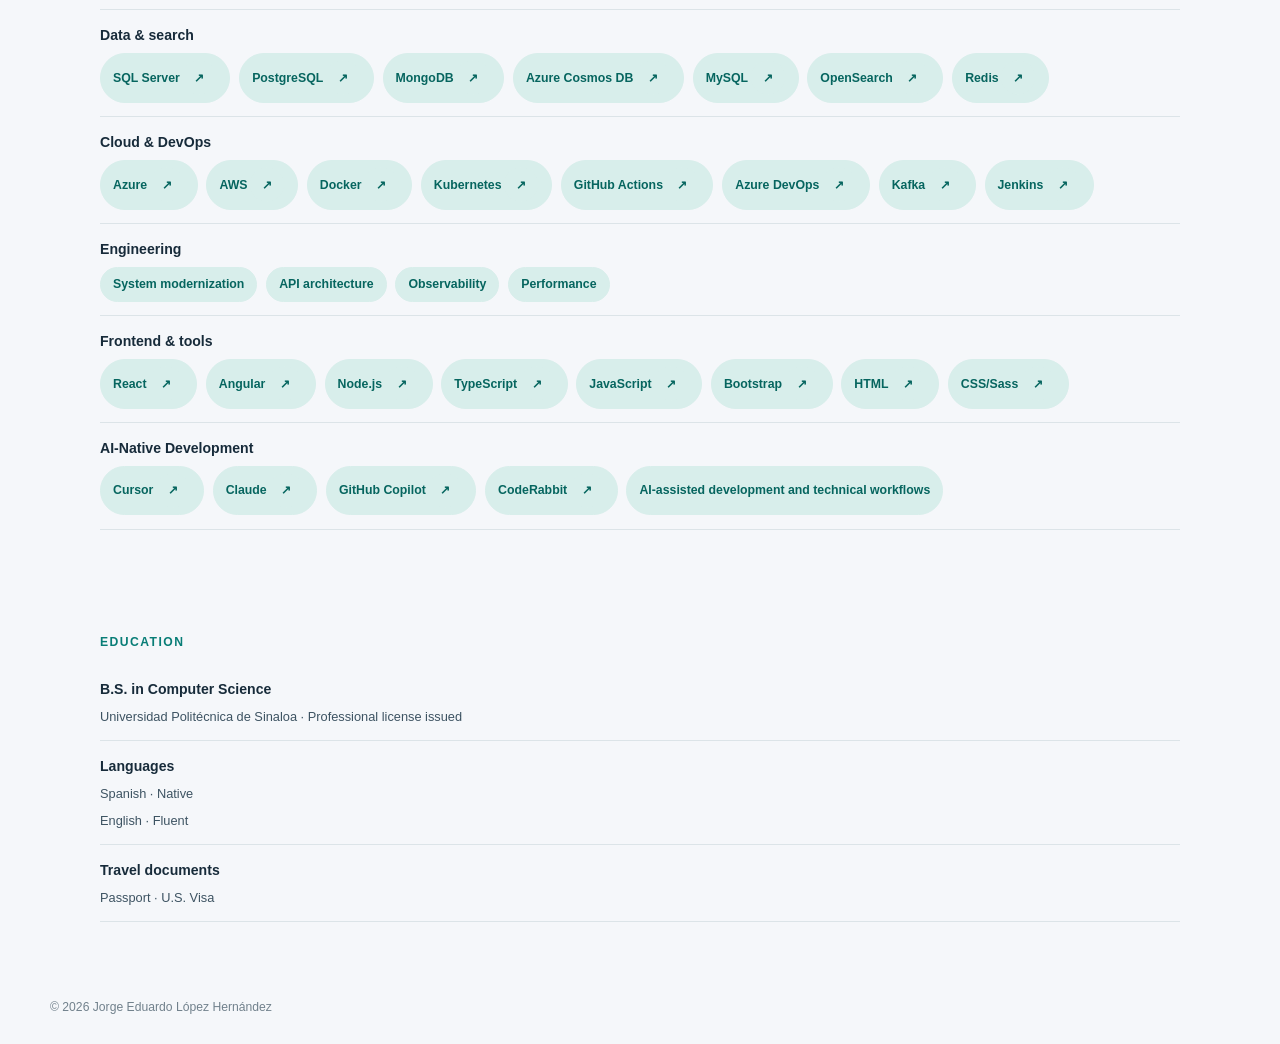
==== commit 51d132f4: "finished resume" ====
--- a/resume/index.html
+++ b/resume/index.html
@@ -36,9 +36,9 @@
       </a>
       <nav class="site-nav" aria-label="Main navigation">
         <a href="#about">About</a>
-        <a href="#what-i-do">What I do</a>
         <a href="#experience">Experience</a>
         <a href="#skills">Skills</a>
+        <a href="#education">Education</a>
         <button class="theme-toggle" type="button" aria-label="Switch to dark theme" aria-pressed="false">
           <span class="theme-toggle-icon" aria-hidden="true">☾</span>
           <span class="theme-toggle-label">Dark</span>
@@ -52,30 +52,27 @@
 
       <section class="section-shell section-block about-section" id="about" aria-label="About">
         <div class="section-heading">
-          <p class="section-index">01 <span>/</span> About</p>
+          <p class="section-index">About</p>
         </div>
         <div class="contact-links" aria-label="Contact links" data-resume-list="profileLinks"></div>
         <div class="about-content" data-resume-container="about"></div>
       </section>
 
-      <section class="section-shell section-block what-i-do-section" id="what-i-do" aria-label="What I do">
-        <p class="section-index">02 <span>/</span> What I do</p>
-        <div class="what-i-do-grid" data-resume-list="whatIDo.items"></div>
-      </section>
-
       <section class="experience-section" id="experience" aria-label="Experience">
         <div class="section-shell section-block">
-          <p class="section-index">03 <span>/</span> Experience</p>
+          <p class="section-index">Experience</p>
           <div class="timeline" data-resume-list="experience"></div>
         </div>
       </section>
 
-      <section class="section-shell section-block skills-section" id="skills" aria-label="Skills and education">
-        <p class="section-index">04 <span>/</span> Skills &amp; education</p>
-        <div class="skills-content">
-          <div class="skill-groups" data-resume-list="skills"></div>
-          <aside class="education-card" data-resume-container="education"></aside>
-        </div>
+      <section class="section-shell section-block skills-section" id="skills" aria-label="Skills">
+        <p class="section-index">Skills</p>
+        <div class="skill-groups" data-resume-list="skills"></div>
+      </section>
+
+      <section class="section-shell section-block education-section" id="education" aria-label="Education">
+        <p class="section-index">Education</p>
+        <div class="education-groups" data-resume-container="education"></div>
       </section>
 
     </main>
--- a/resume/resume.css
+++ b/resume/resume.css
@@ -1,10 +1,12 @@
 :root {
   color-scheme: light dark;
+  --section-sticky-top: 82px;
   --ink: #172b3a;
   --ink-soft: #3d5362;
   --muted: #71818c;
   --line: #dce4e8;
   --paper: #f5f7fa;
+  --experience-surface: #eef2f5;
   --white: #fff;
   --teal: #087d76;
   --teal-dark: #06655f;
@@ -23,6 +25,7 @@
   --muted: #9aabb3;
   --line: #30424b;
   --paper: #111b21;
+  --experience-surface: #17242b;
   --white: #19262d;
   --teal: #68c9bb;
   --teal-dark: #85d9cd;
@@ -383,7 +386,7 @@
 }
 
 .section-block {
-  padding-block: 6.25rem;
+  padding-block: 3rem;
 }
 
 .about-section {
@@ -396,7 +399,19 @@
 }
 
 .section-index {
+  position: sticky;
+  z-index: 4;
+  top: var(--section-sticky-top);
+  padding-block: 0.4rem;
   margin-bottom: 1.2rem;
+  background: var(--paper);
+}
+
+.section-heading {
+  position: sticky;
+  z-index: 4;
+  top: var(--section-sticky-top);
+  background: var(--paper);
 }
 
 .section-index span {
@@ -423,50 +438,6 @@
 
 .core-areas li::marker {
   color: var(--teal);
-}
-
-.what-i-do-section {
-  border-top: 1px solid var(--line);
-}
-
-.what-i-do-section > .section-index {
-  margin-bottom: 2rem;
-}
-
-.what-i-do-grid {
-  display: grid;
-  grid-template-columns: repeat(3, minmax(0, 1fr));
-  gap: 1rem;
-}
-
-.what-i-do-card {
-  min-height: 190px;
-  padding: 1.35rem;
-  border: 1px solid var(--line);
-  border-radius: 9px;
-  background: var(--white);
-}
-
-.what-i-do-number {
-  display: block;
-  margin-bottom: 1.1rem;
-  color: var(--teal);
-  font-size: 0.72rem;
-  font-weight: 750;
-  letter-spacing: 0.1em;
-}
-
-.what-i-do-card h3 {
-  margin-bottom: 0.45rem;
-  color: var(--heading);
-  font-size: 1rem;
-}
-
-.what-i-do-card p {
-  margin: 0;
-  color: var(--muted);
-  font-size: 0.86rem;
-  line-height: 1.7;
 }
 
 .about-tag-groups {
@@ -488,7 +459,10 @@
   gap: 0.55rem;
 }
 
-.focus-tags span {
+.focus-tags span,
+.focus-tags .skill-tag-link {
+  display: inline-flex;
+  align-items: center;
   padding: 0.4rem 0.75rem;
   border: 1px solid var(--teal-light);
   border-radius: 999px;
@@ -498,12 +472,22 @@
   font-weight: 650;
 }
 
+.focus-tags .skill-tag-link {
+  text-decoration: none;
+}
+
+.focus-tags .skill-tag-link:hover {
+  border-color: var(--teal);
+  color: var(--teal-dark);
+}
+
 .experience-section {
-  background: #eef2f5;
+  background: var(--experience-surface);
 }
 
 .experience-section .section-index {
   margin-bottom: 1.2rem;
+  background-color: var(--experience-surface);
 }
 
 .timeline {
@@ -606,74 +590,37 @@
   display: block;
 }
 
-.skills-content {
-  display: grid;
-  grid-template-columns: minmax(0, 1fr) 225px;
-  align-items: start;
-  gap: 2rem;
-  padding-top: 0.45rem;
-}
-
 .skill-group {
   padding-block: 0.85rem;
   border-bottom: 1px solid var(--line);
 }
 
-.skill-group:first-child {
+.skill-group:first-child,
+.education-group:first-child {
   padding-top: 0;
 }
 
-.skill-group h3 {
+.skill-group h3,
+.education-group h3 {
   margin-bottom: 0.35rem;
   color: var(--ink);
   font-size: 0.88rem;
 }
 
-.skill-group p {
+.education-group {
+  padding-block: 0.85rem;
+  border-bottom: 1px solid var(--line);
+}
+
+.education-group p {
   margin: 0;
-  color: var(--muted);
-  font-size: 0.8rem;
-  line-height: 1.75;
-}
-
-.education-card {
-  padding: 1.15rem;
-  border: 1px solid var(--line);
-  border-radius: 9px;
-  background: var(--white);
-}
-
-.education-card h3 {
-  margin: 0.85rem 0 0.25rem;
-  color: var(--heading);
-  font-size: 0.98rem;
-  line-height: 1.45;
-}
-
-.education-card > p:not(.card-label, .education-note, .language-row) {
-  margin-bottom: 0;
   color: var(--ink-soft);
   font-size: 0.8rem;
   line-height: 1.55;
 }
 
-.education-note {
-  margin: 0.45rem 0 0;
-  color: var(--muted);
-  font-size: 0.72rem;
-}
-
-.language-row {
-  display: flex;
-  justify-content: space-between;
-  gap: 1rem;
-  margin: 0.45rem 0 0;
-  color: var(--ink-soft);
-  font-size: 0.78rem;
-}
-
-.language-row span:last-child {
-  color: var(--muted);
+.education-inline-details + .education-inline-details {
+  margin-top: 0.45rem;
 }
 
 .site-footer {
@@ -703,7 +650,7 @@
 }
 
 :root[data-theme="dark"] .experience-section {
-  background: #17242b;
+  background: var(--experience-surface);
 }
 
 @media (max-width: 900px) {
@@ -732,16 +679,13 @@
     min-height: 310px;
   }
 
-  .what-i-do-grid {
-    grid-template-columns: repeat(2, minmax(0, 1fr));
-  }
-
-  .skills-content {
-    grid-template-columns: minmax(0, 1fr);
-  }
 }
 
 @media (max-width: 680px) {
+  :root {
+    --section-sticky-top: 96px;
+  }
+
   html {
     scroll-padding-top: 8rem;
   }
@@ -800,15 +744,7 @@
   }
 
   .section-block {
-    padding-block: 4.25rem;
-  }
-
-  .what-i-do-grid {
-    grid-template-columns: minmax(0, 1fr);
-  }
-
-  .what-i-do-card {
-    min-height: 0;
+    padding-block: 2rem;
   }
 
   .about-tag-groups {
@@ -829,15 +765,6 @@
 
   .job-location {
     margin-top: 0;
-  }
-
-  .skills-content {
-    grid-template-columns: minmax(0, 1fr);
-    gap: 1.5rem;
-  }
-
-  .education-card {
-    max-width: 360px;
   }
 
   .site-footer {
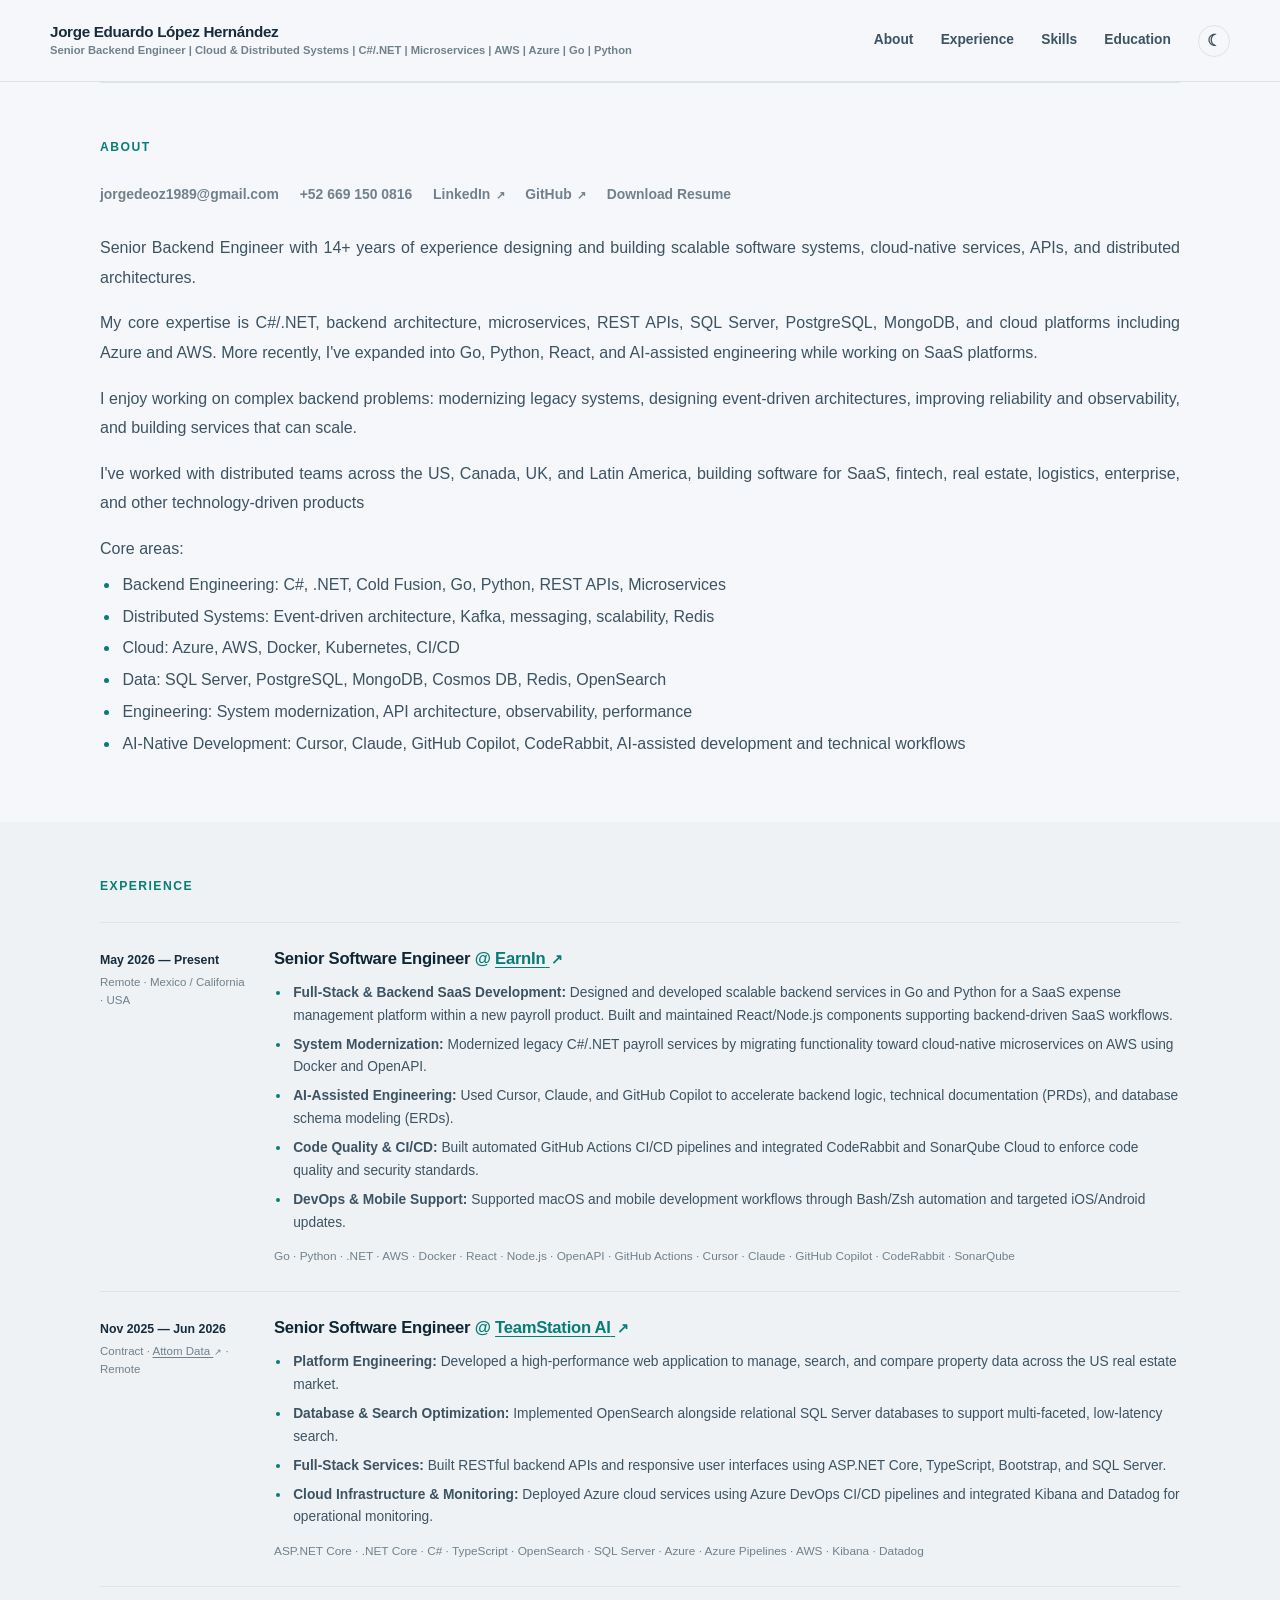
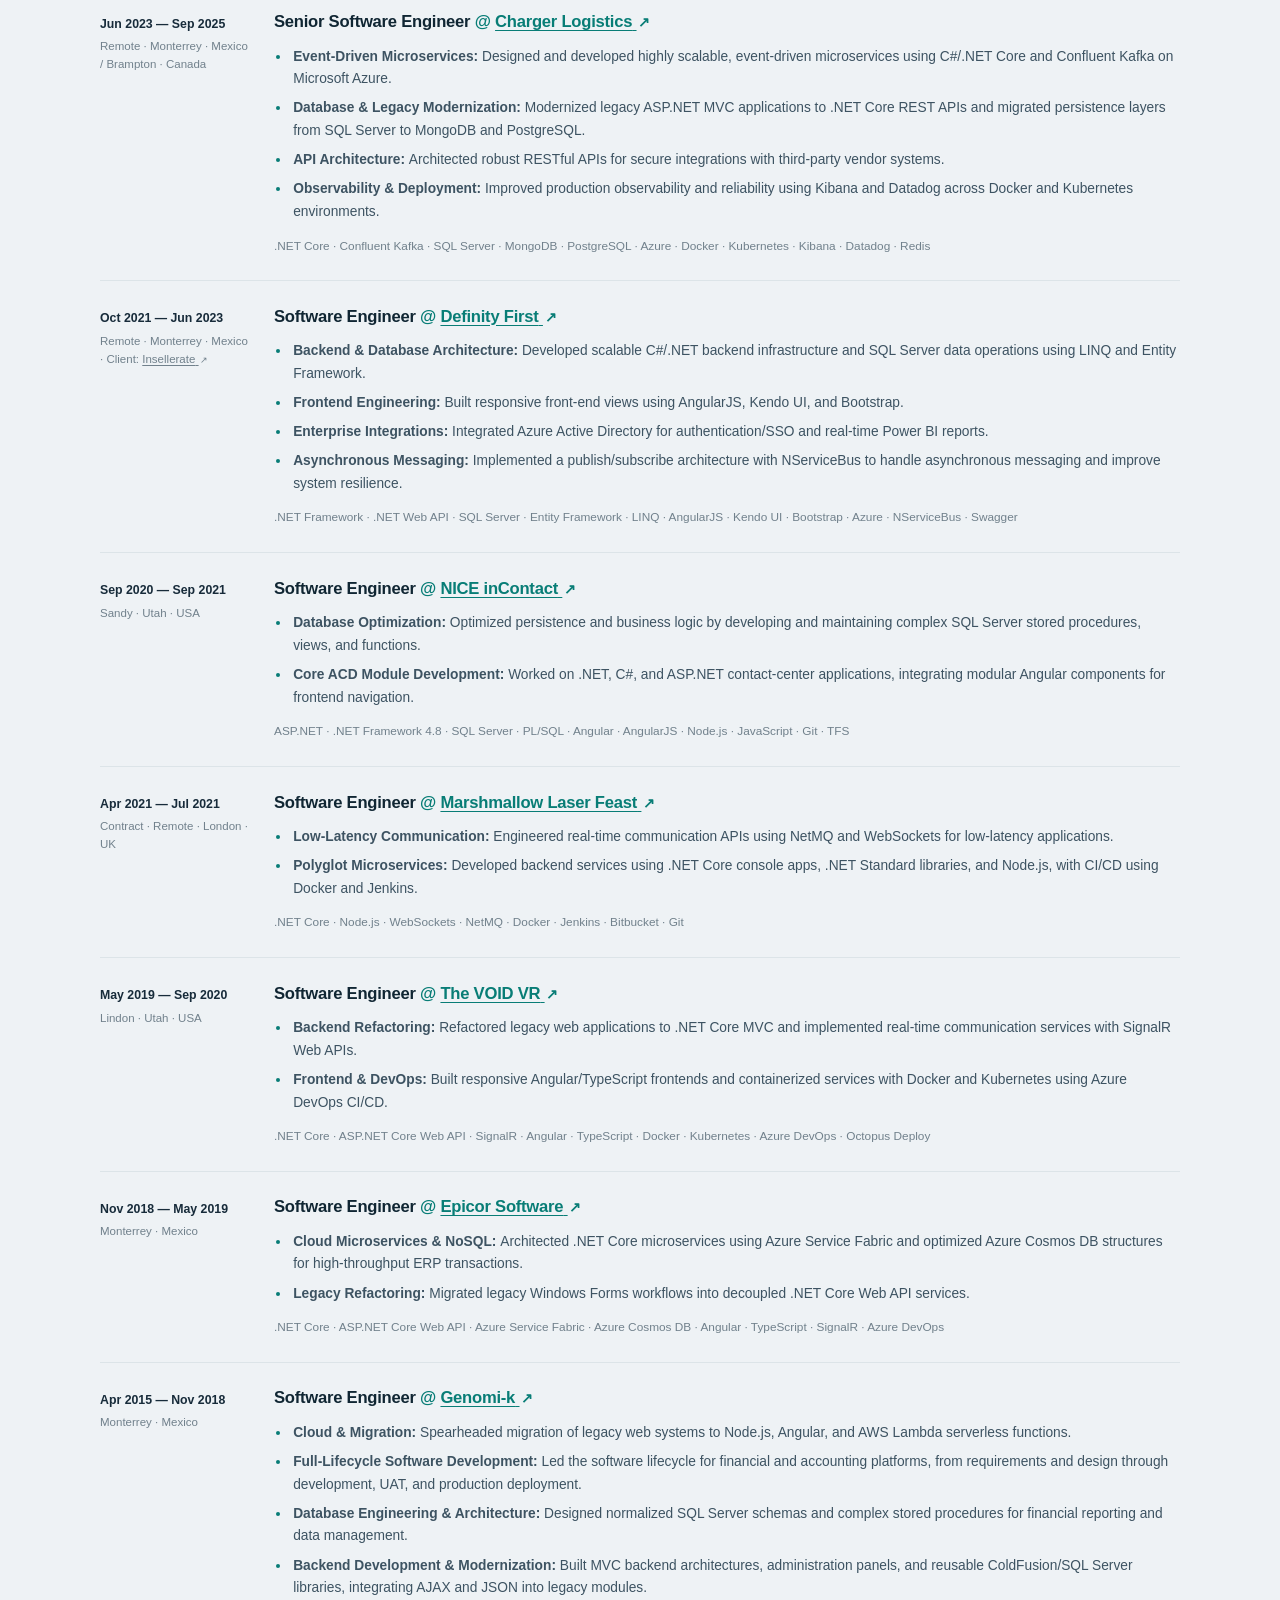
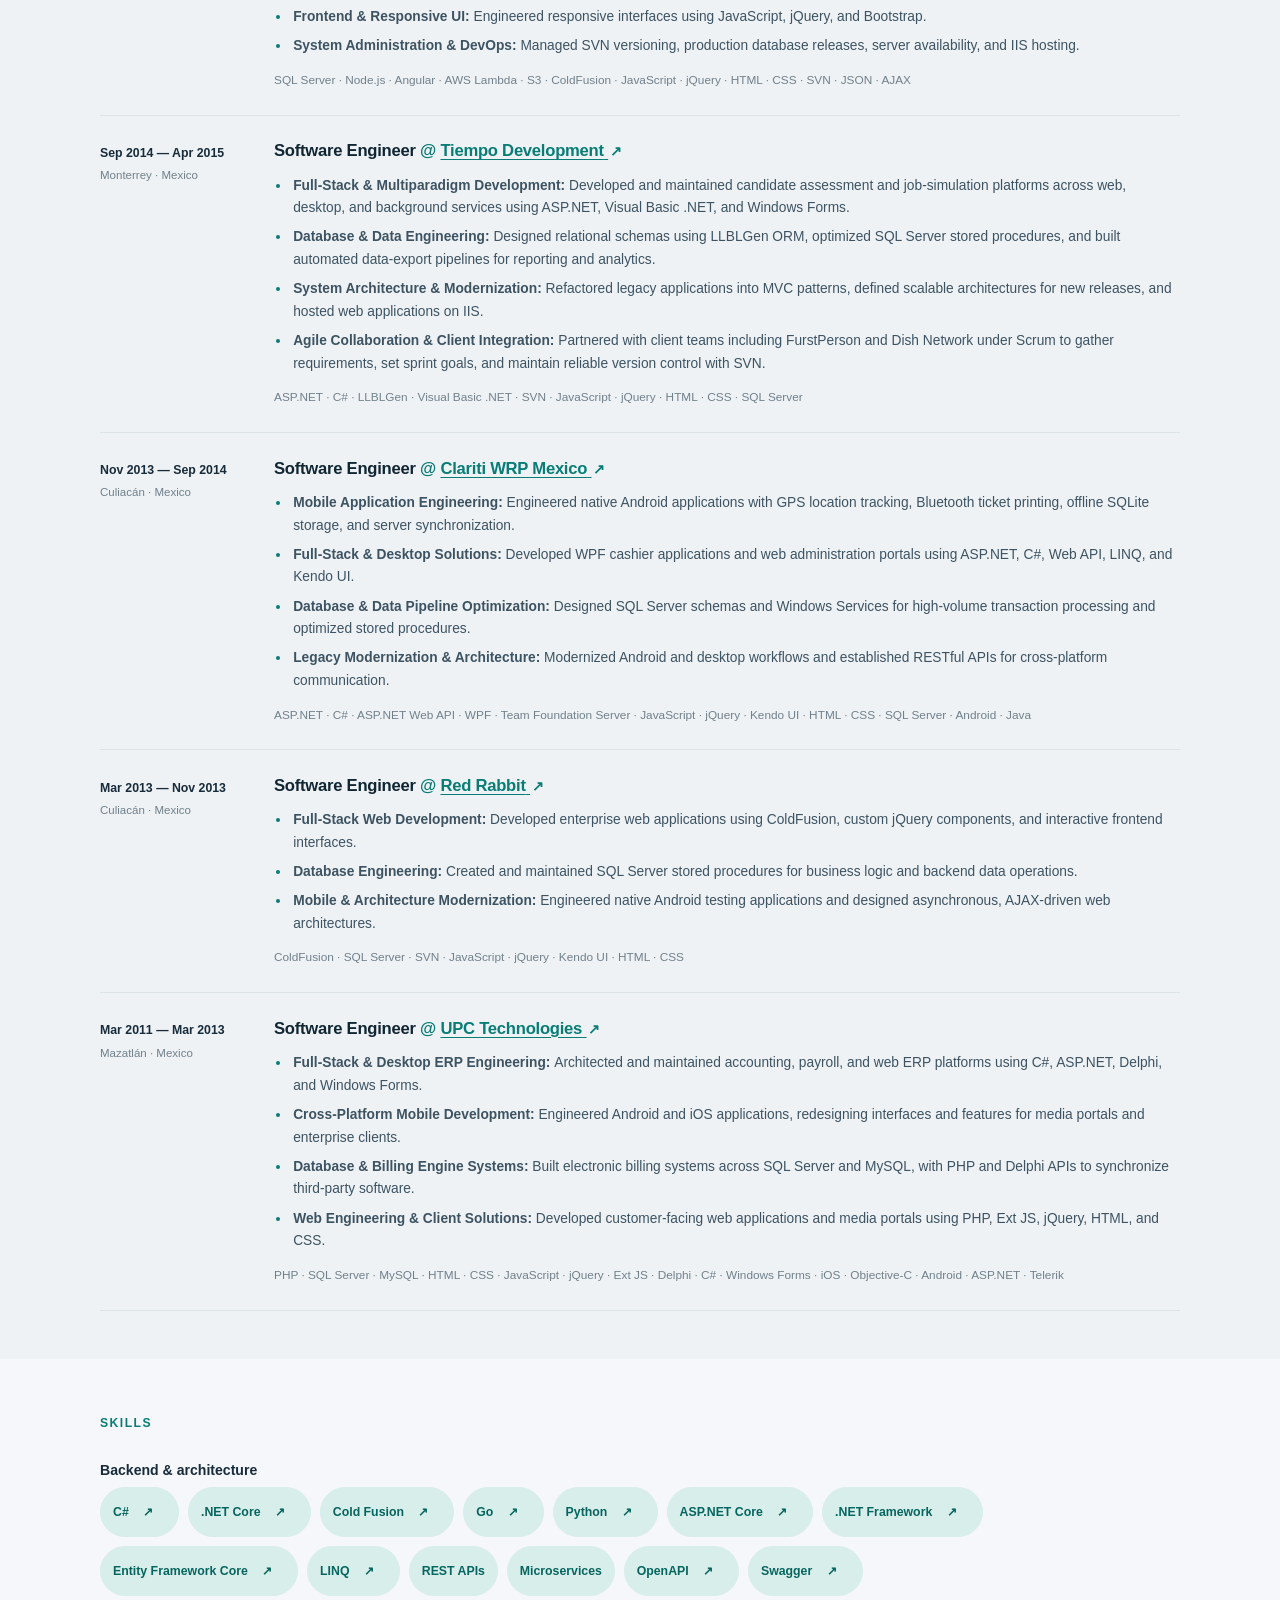
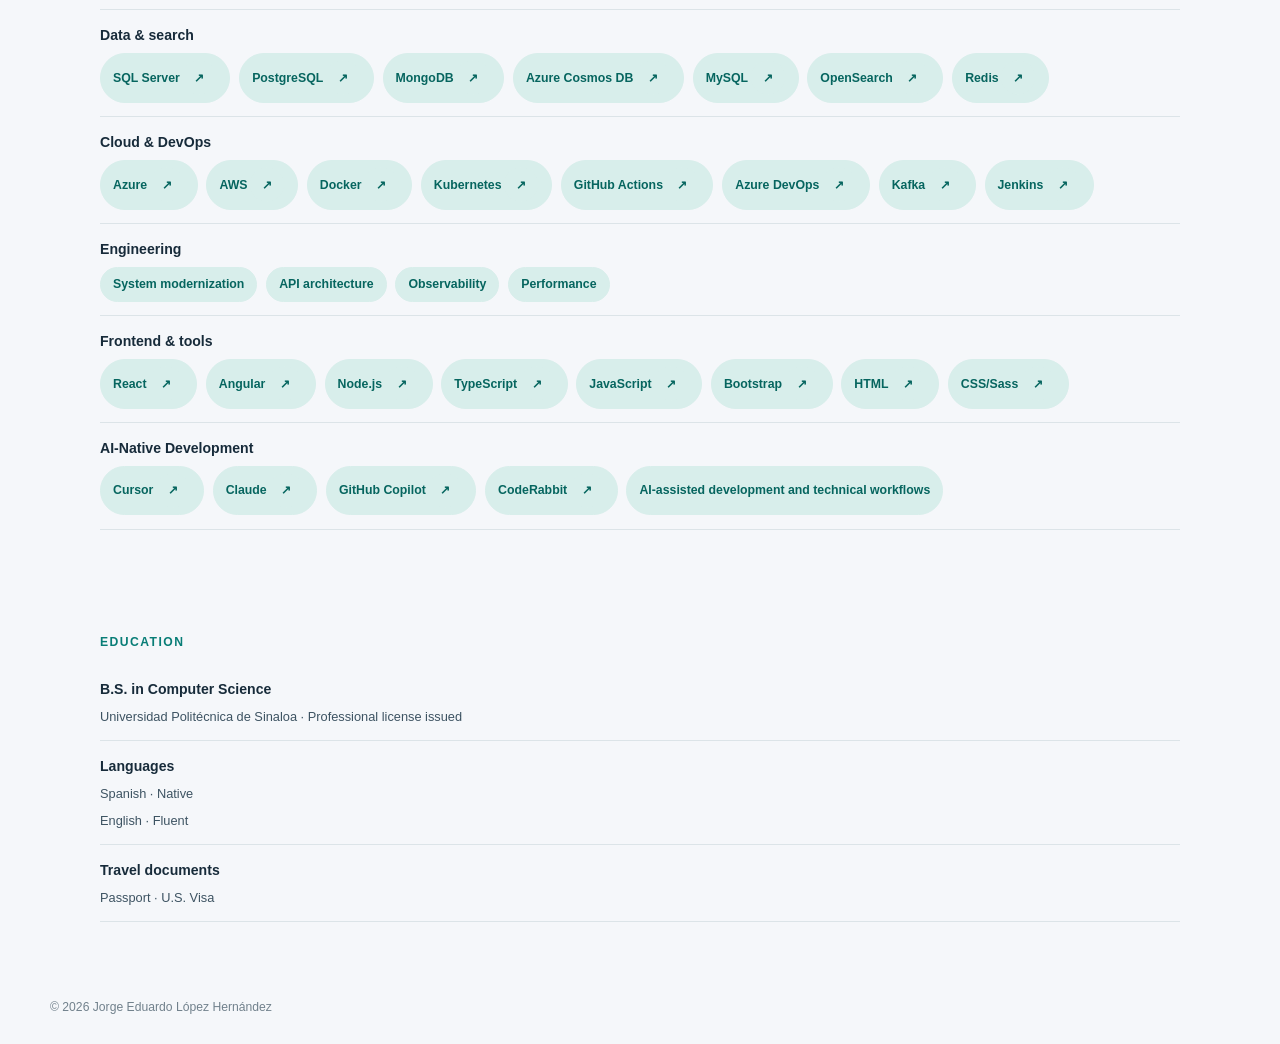
==== commit e6fd502a: "Fix sticky resume headings and simplify theme switcher Co-authored-by: Copilot <223556219+Copilot@us" ====
--- a/resume/index.html
+++ b/resume/index.html
@@ -51,9 +51,7 @@
       <p class="resume-load-error" role="alert" hidden></p>
 
       <section class="section-shell section-block about-section" id="about" aria-label="About">
-        <div class="section-heading">
-          <p class="section-index">About</p>
-        </div>
+        <p class="section-index">About</p>
         <div class="contact-links" aria-label="Contact links" data-resume-list="profileLinks"></div>
         <div class="about-content" data-resume-container="about"></div>
       </section>
--- a/resume/resume.css
+++ b/resume/resume.css
@@ -45,7 +45,7 @@
 
 html {
   scroll-behavior: smooth;
-  scroll-padding-top: 6rem;
+  scroll-padding-top: calc(var(--section-sticky-top) + 1rem);
 }
 
 body {
@@ -73,7 +73,8 @@
   color: inherit;
 }
 
-a:focus-visible {
+a:focus-visible,
+.theme-toggle:focus-visible {
   outline: 3px solid #e5a642;
   outline-offset: 4px;
   border-radius: 3px;
@@ -172,13 +173,13 @@
 }
 
 .theme-toggle {
-  min-height: 38px;
-  padding: 0.45rem 0.8rem;
+  width: 32px;
+  height: 32px;
+  padding: 0;
   display: inline-flex;
   flex-shrink: 0;
   align-items: center;
   justify-content: center;
-  gap: 0.45rem;
   border: 1px solid var(--line);
   border-radius: 999px;
   background: transparent;
@@ -199,6 +200,10 @@
 .theme-toggle-icon {
   font-size: 1rem;
   line-height: 1;
+}
+
+.theme-toggle-label {
+  display: none;
 }
 
 .section-shell {
@@ -404,13 +409,6 @@
   top: var(--section-sticky-top);
   padding-block: 0.4rem;
   margin-bottom: 1.2rem;
-  background: var(--paper);
-}
-
-.section-heading {
-  position: sticky;
-  z-index: 4;
-  top: var(--section-sticky-top);
   background: var(--paper);
 }
 
@@ -682,14 +680,6 @@
 }
 
 @media (max-width: 680px) {
-  :root {
-    --section-sticky-top: 96px;
-  }
-
-  html {
-    scroll-padding-top: 8rem;
-  }
-
   .site-header {
     width: 100%;
     min-height: 72px;
@@ -823,6 +813,10 @@
     display: none;
   }
 
+  .section-index {
+    position: static;
+  }
+
   .hero,
   .section-block,
   .experience-section .section-block {
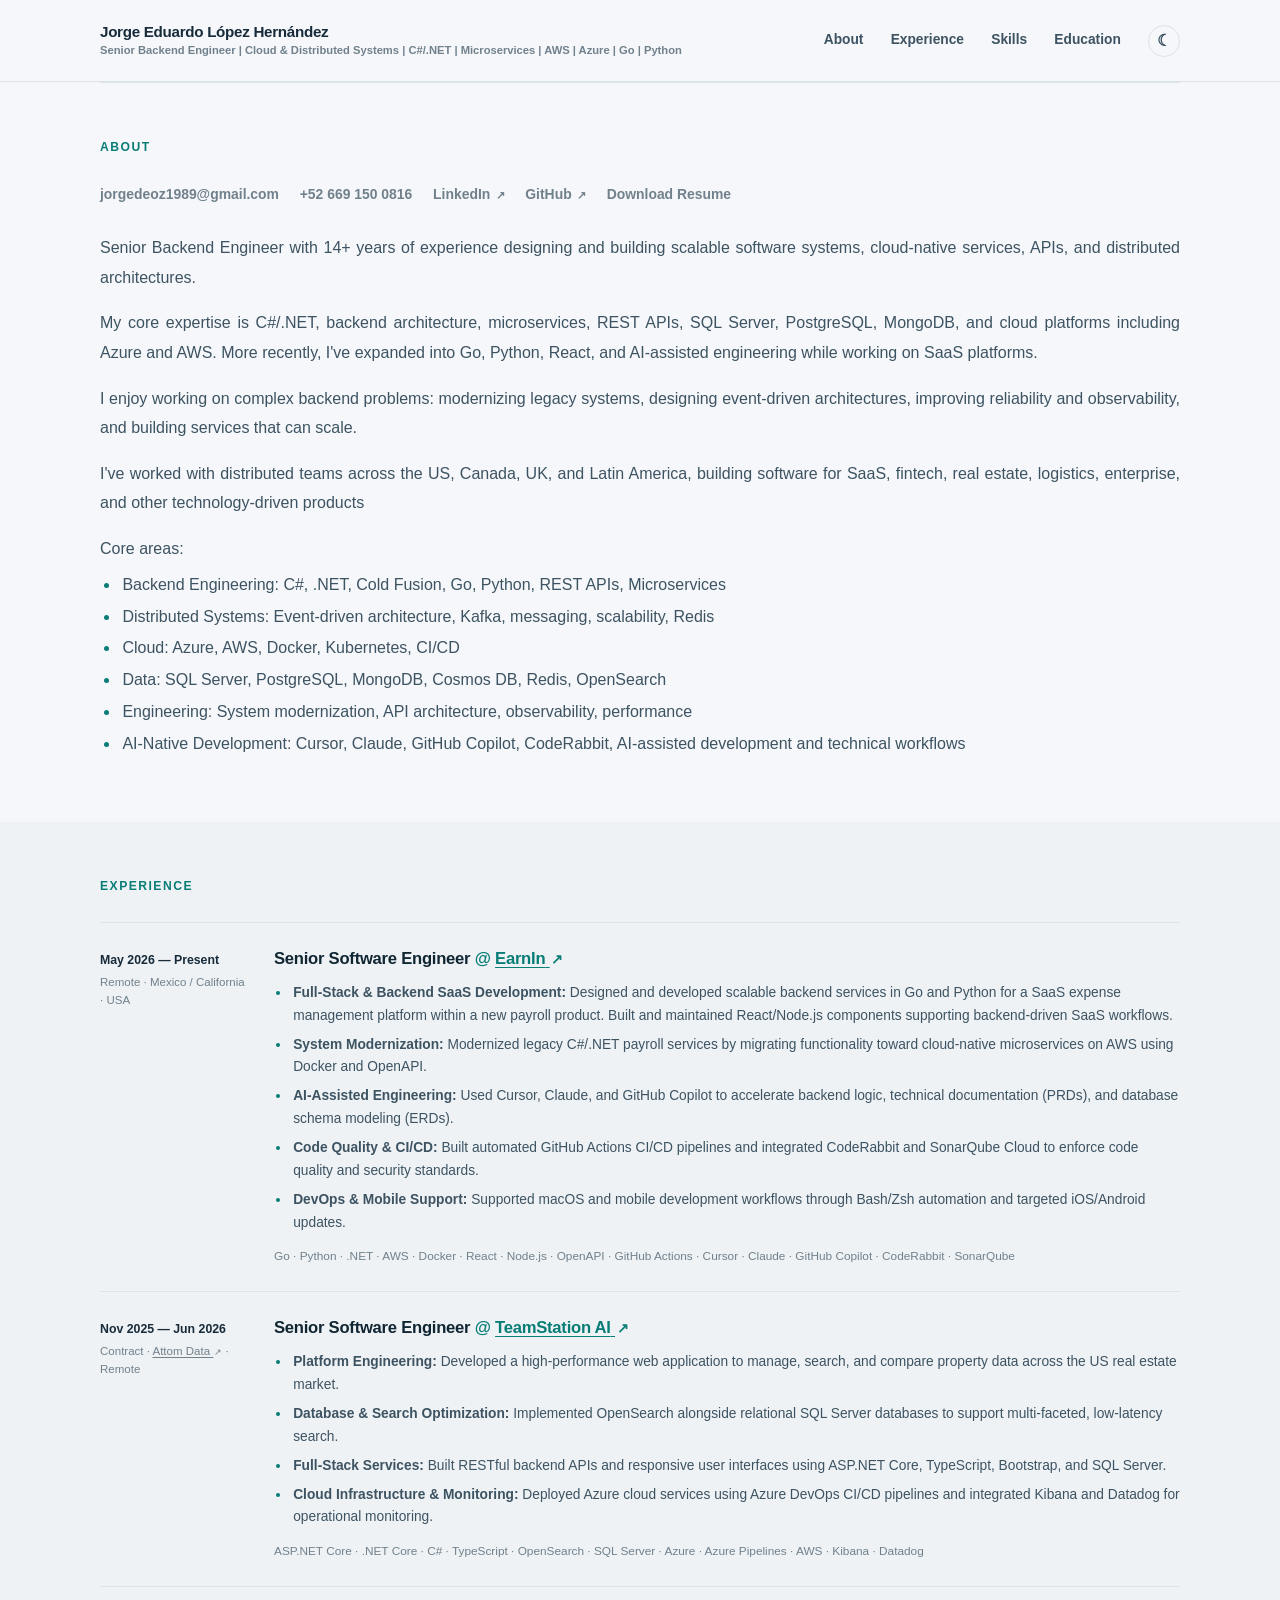
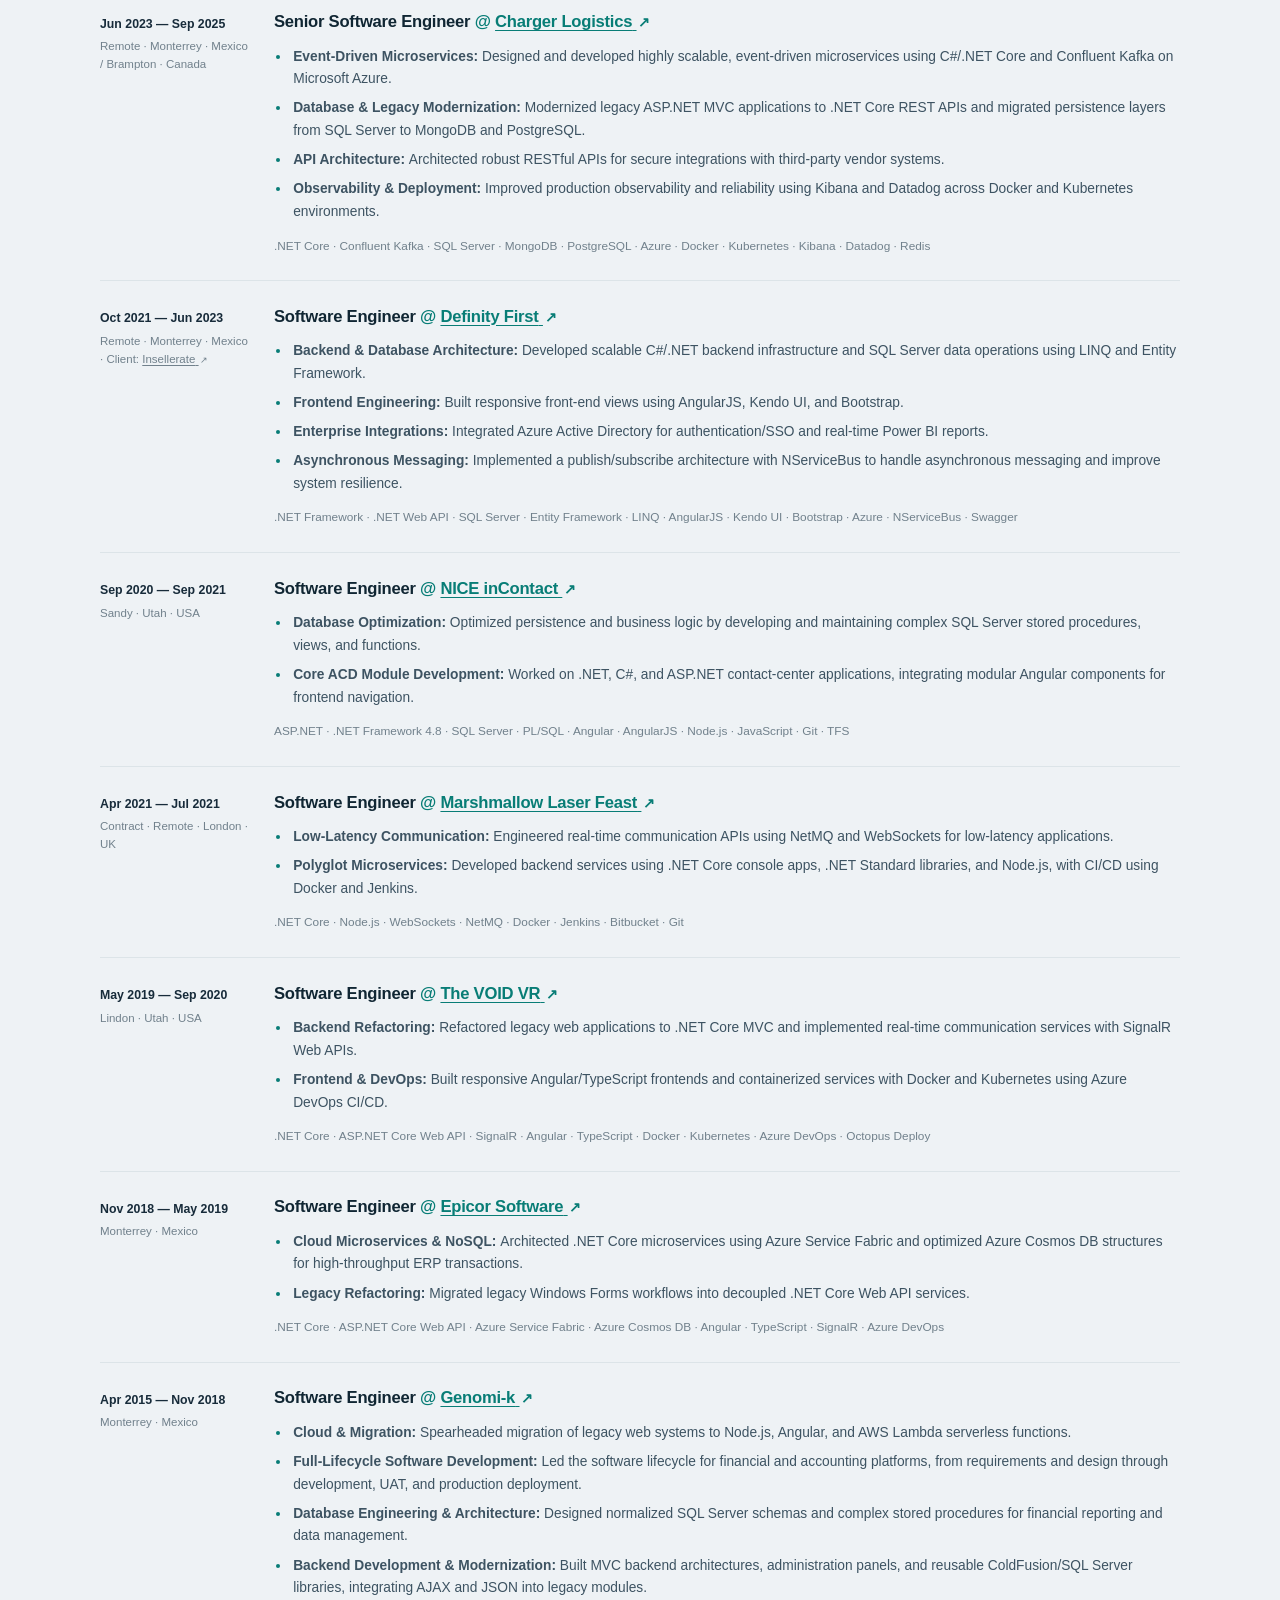
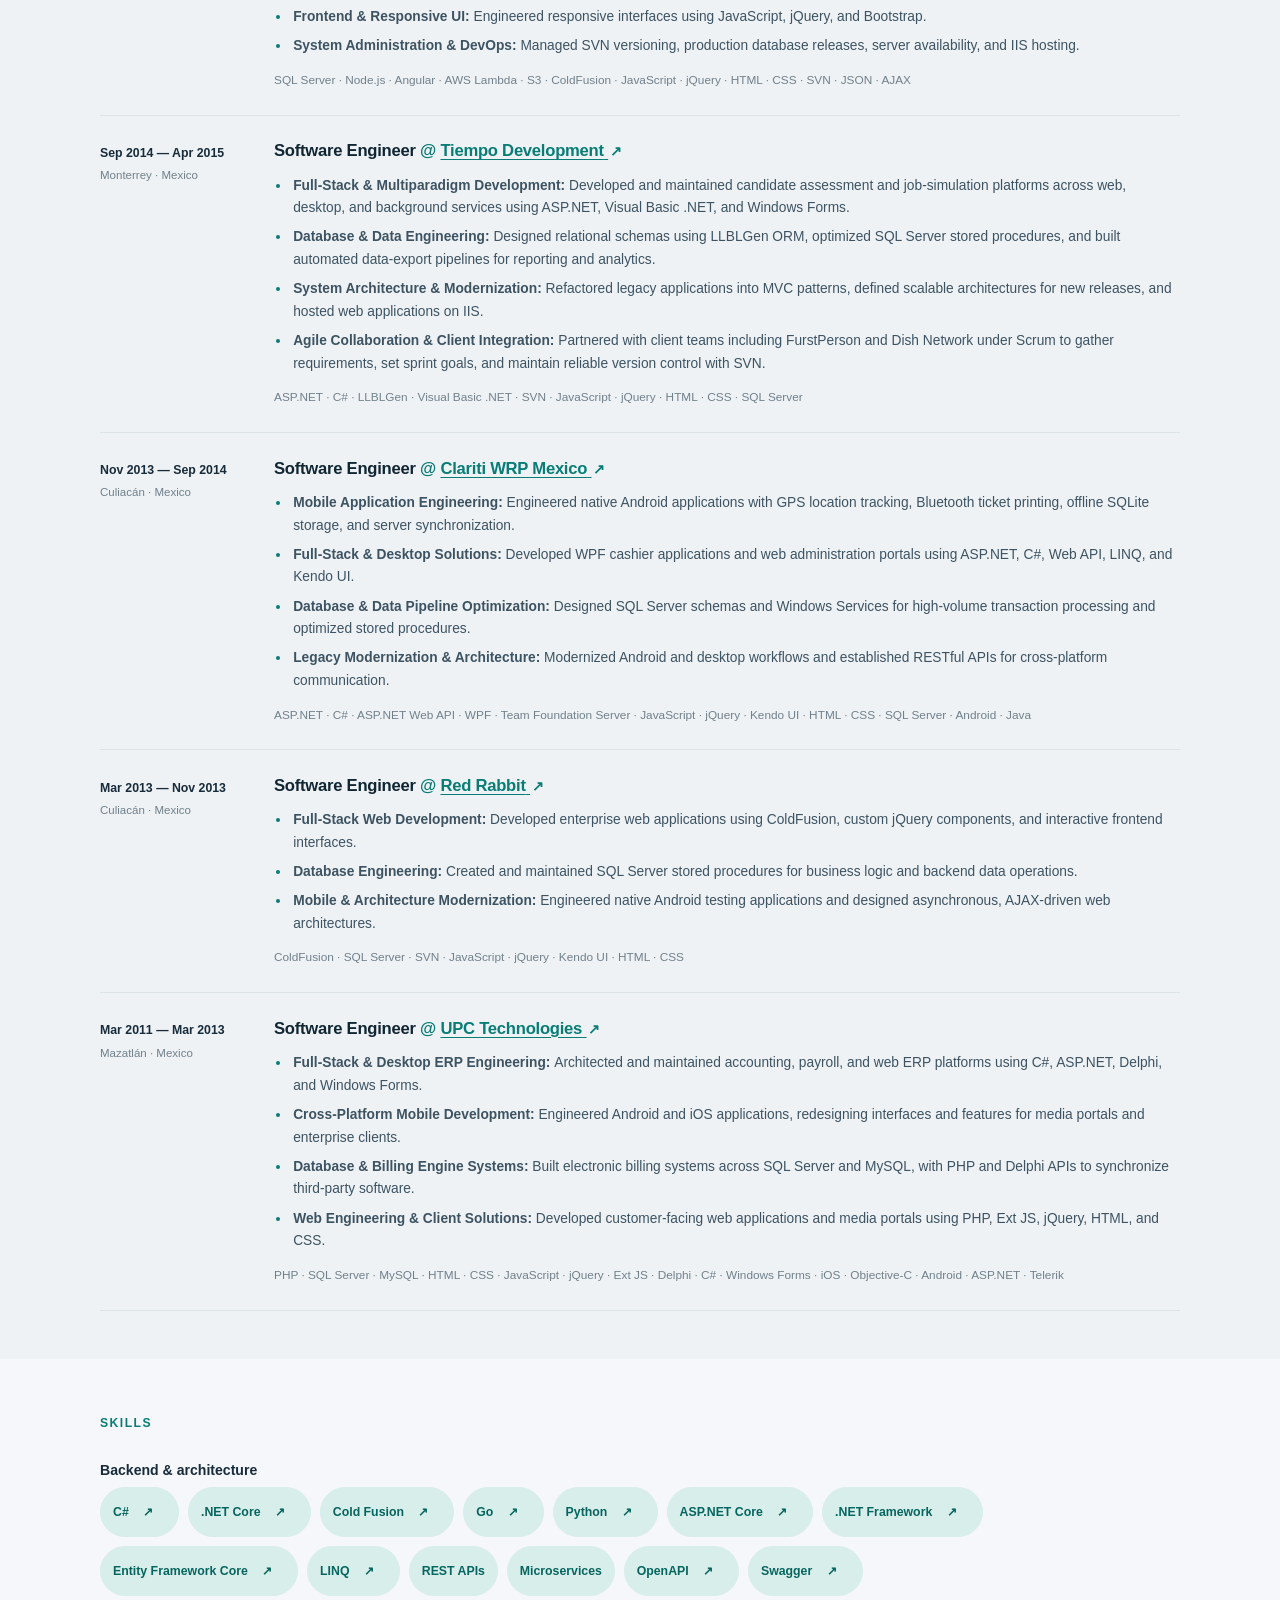
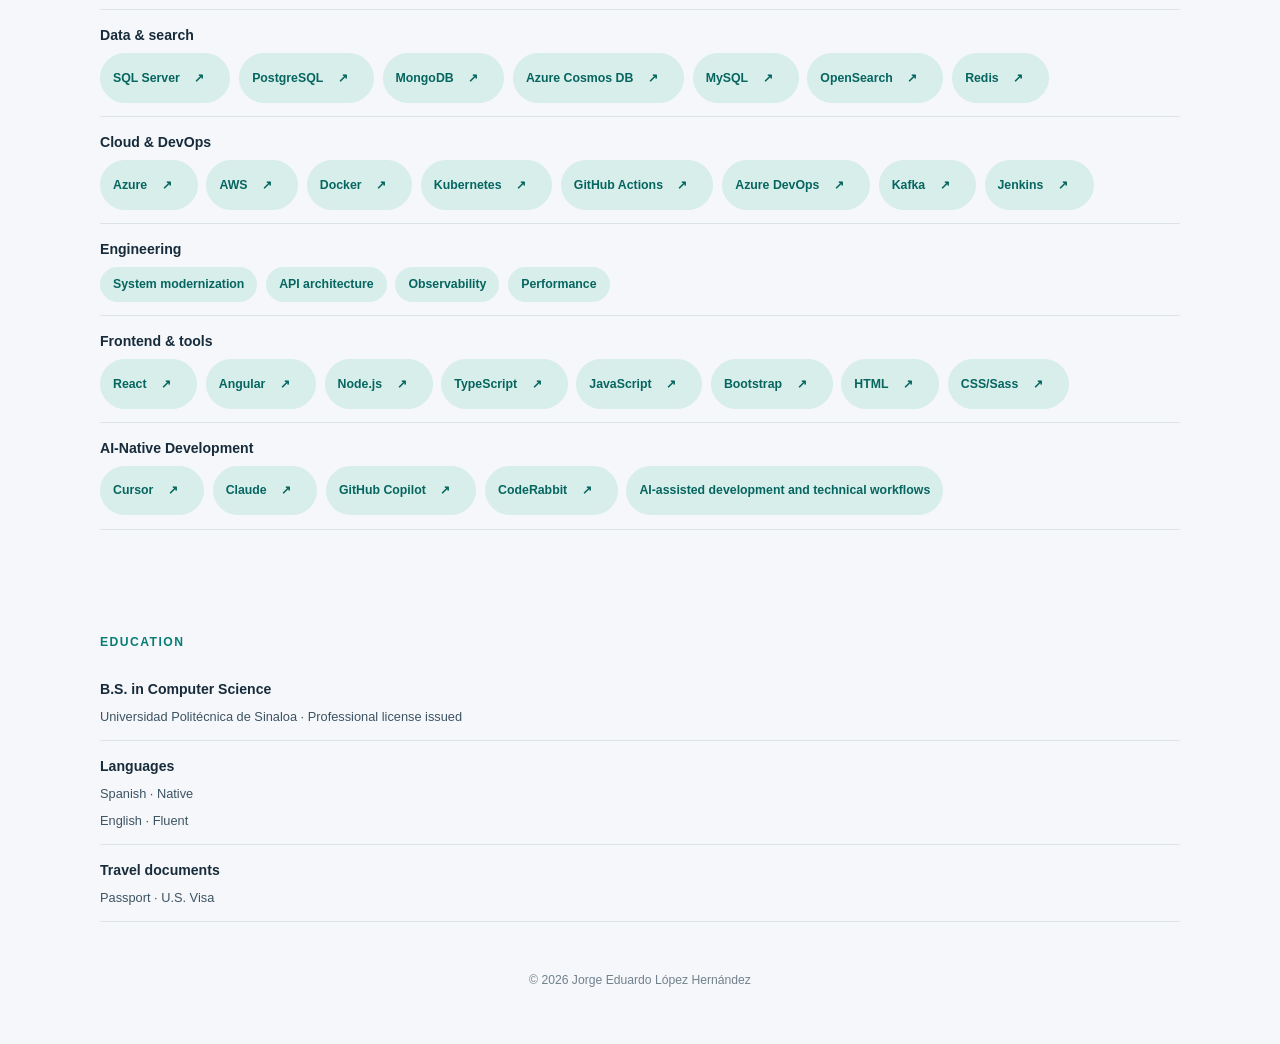
==== commit b3a071dc: "refactor" ====
--- a/resume/index.html
+++ b/resume/index.html
@@ -9,7 +9,7 @@
     >
     <meta name="theme-color" content="#f5f7fa">
     <title>Resume</title>
-    <link rel="icon" type="image/svg+xml" href="favicon.svg">
+    <link rel="icon" type="image/svg+xml" href="resources/favicon.svg">
     <script>
       try {
         const savedTheme = localStorage.getItem("resume-theme");
@@ -20,9 +20,9 @@
         document.documentElement.dataset.theme = window.matchMedia("(prefers-color-scheme: dark)").matches ? "dark" : "light";
       }
     </script>
-    <link rel="stylesheet" href="resume.css">
-    <script src="resume-content.js" defer></script>
-    <script src="theme.js" defer></script>
+    <link rel="stylesheet" href="css/resume.css">
+    <script src="js/resume-content.js" defer></script>
+    <script src="js/theme.js" defer></script>
   </head>
   <body>
     <a class="skip-link" href="#main">Skip to content</a>
--- a/resume/css/resume.css
+++ b/resume/css/resume.css
@@ -0,0 +1,843 @@
+:root {
+  color-scheme: light dark;
+  --section-sticky-top: 82px;
+  --ink: #172b3a;
+  --ink-soft: #3d5362;
+  --muted: #71818c;
+  --line: #dce4e8;
+  --paper: #f5f7fa;
+  --experience-surface: #eef2f5;
+  --white: #fff;
+  --teal: #087d76;
+  --teal-dark: #06655f;
+  --teal-light: #d8eeeb;
+  --navy: #102633;
+  --heading: #102633;
+  --brand-mark-text: #fff;
+  --font-body: "Segoe UI", "Helvetica Neue", Arial, sans-serif;
+  --font-display: Georgia, "Times New Roman", serif;
+}
+
+:root[data-theme="dark"] {
+  color-scheme: dark;
+  --ink: #e4ecef;
+  --ink-soft: #c1cdd2;
+  --muted: #9aabb3;
+  --line: #30424b;
+  --paper: #111b21;
+  --experience-surface: #17242b;
+  --white: #19262d;
+  --teal: #68c9bb;
+  --teal-dark: #85d9cd;
+  --teal-light: #243c40;
+  --navy: #0b151b;
+  --heading: #e8f0f3;
+  --brand-mark-text: #e4ecef;
+}
+
+:root[data-theme="light"] {
+  color-scheme: light;
+}
+
+* {
+  box-sizing: border-box;
+}
+
+html {
+  scroll-behavior: smooth;
+  scroll-padding-top: calc(var(--section-sticky-top) + 1rem);
+}
+
+body {
+  margin: 0;
+  background: var(--paper);
+  color: var(--ink);
+  font-family: var(--font-body);
+  font-size: 1rem;
+  line-height: 1.65;
+  -webkit-font-smoothing: antialiased;
+}
+
+.resume-load-status,
+.resume-load-error {
+  width: min(1080px, calc(100% - 3rem));
+  margin: 3rem auto;
+  color: var(--ink-soft);
+}
+
+.resume-load-error {
+  color: #b42318;
+}
+
+a {
+  color: inherit;
+}
+
+a:focus-visible,
+.theme-toggle:focus-visible {
+  outline: 3px solid #e5a642;
+  outline-offset: 4px;
+  border-radius: 3px;
+}
+
+.skip-link {
+  position: absolute;
+  z-index: 10;
+  top: 0.75rem;
+  left: 0.75rem;
+  padding: 0.6rem 0.9rem;
+  transform: translateY(-150%);
+  background: var(--white);
+  color: var(--ink);
+}
+
+.skip-link:focus {
+  transform: translateY(0);
+}
+
+.site-header {
+  position: sticky;
+  z-index: 5;
+  top: 0;
+  width: 100%;
+  min-height: 82px;
+  padding-inline: max(1.5rem, calc((100% - 1080px) / 2));
+  display: flex;
+  align-items: center;
+  justify-content: space-between;
+  gap: 2rem;
+  background-color: var(--paper);
+  border-bottom: 1px solid var(--line);
+}
+
+.brand {
+  display: inline-flex;
+  align-items: flex-start;
+  color: var(--ink);
+  text-decoration: none;
+}
+
+.brand-copy {
+  display: flex;
+  flex-direction: column;
+  gap: 0.08rem;
+}
+
+.brand-name {
+  font-size: 0.95rem;
+  font-weight: 700;
+  letter-spacing: -0.02em;
+  line-height: 1.3;
+}
+
+.brand-title {
+  color: var(--muted);
+  font-size: 0.7rem;
+  font-weight: 550;
+  letter-spacing: 0;
+  line-height: 1.35;
+}
+
+.brand-mark {
+  width: 36px;
+  height: 36px;
+  display: grid;
+  place-items: center;
+  border-radius: 11px;
+  background: var(--navy);
+  color: var(--brand-mark-text);
+  font-family: var(--font-display);
+  font-size: 0.88rem;
+  letter-spacing: 0;
+}
+
+.site-nav {
+  display: flex;
+  align-items: center;
+  gap: clamp(0.85rem, 2.2vw, 1.7rem);
+}
+
+.site-nav a {
+  color: var(--ink-soft);
+  font-size: 0.86rem;
+  font-weight: 600;
+  text-decoration: none;
+  white-space: nowrap;
+  transition: color 160ms ease;
+}
+
+.site-nav a:hover,
+.contact-links a:hover,
+.site-footer a:hover {
+  color: var(--teal);
+}
+
+.theme-toggle {
+  width: 32px;
+  height: 32px;
+  padding: 0;
+  display: inline-flex;
+  flex-shrink: 0;
+  align-items: center;
+  justify-content: center;
+  border: 1px solid var(--line);
+  border-radius: 999px;
+  background: transparent;
+  color: var(--ink-soft);
+  cursor: pointer;
+  font-family: var(--font-body);
+  font-size: 0.8rem;
+  font-weight: 650;
+  transition: color 160ms ease, border-color 160ms ease, background-color 160ms ease;
+}
+
+.theme-toggle:hover {
+  border-color: var(--teal);
+  background: var(--teal-light);
+  color: var(--ink);
+}
+
+.theme-toggle-icon {
+  font-size: 1rem;
+  line-height: 1;
+}
+
+.theme-toggle-label {
+  display: none;
+}
+
+.section-shell {
+  width: min(1080px, calc(100% - 3rem));
+  margin-inline: auto;
+}
+
+.hero {
+  min-height: 610px;
+  padding-block: 6.2rem 4.8rem;
+  display: grid;
+  grid-template-columns: minmax(0, 1fr) 270px;
+  align-items: center;
+  column-gap: 5rem;
+  position: relative;
+}
+
+.hero-copy {
+  max-width: 690px;
+}
+
+.eyebrow,
+.section-index,
+.card-label,
+.card-focus-label {
+  margin: 0;
+  color: var(--teal);
+  font-size: 0.76rem;
+  font-weight: 750;
+  letter-spacing: 0.12em;
+  text-transform: uppercase;
+}
+
+.eyebrow {
+  display: block;
+}
+
+.status-dot {
+  width: 8px;
+  height: 8px;
+  display: inline-block;
+  margin-right: 0.55rem;
+  border-radius: 50%;
+  background: #37a895;
+  box-shadow: 0 0 0 4px #d9efeb;
+  vertical-align: middle;
+}
+
+.eyebrow-separator {
+  margin-inline: 0.35rem;
+  color: var(--muted);
+}
+
+h1,
+h2,
+h3,
+p {
+  margin-top: 0;
+}
+
+.hero h1 {
+  margin: 1.15rem 0 1.2rem;
+  color: var(--heading);
+  font-family: var(--font-display);
+  font-size: clamp(3.15rem, 7vw, 5.45rem);
+  font-weight: 500;
+  letter-spacing: -0.065em;
+  line-height: 1.02;
+}
+
+.hero h1 span {
+  color: var(--teal);
+  font-style: italic;
+  font-weight: 400;
+}
+
+.hero-summary {
+  max-width: 590px;
+  margin-bottom: 1.8rem;
+  color: var(--ink-soft);
+  font-size: 1.08rem;
+  line-height: 1.8;
+}
+
+.contact-links {
+  display: flex;
+  flex-wrap: wrap;
+  gap: 1.3rem;
+  margin-top: 1.65rem;
+}
+
+.contact-links a {
+  color: var(--muted);
+  font-size: 0.87rem;
+  font-weight: 600;
+  text-decoration: none;
+  transition: color 160ms ease;
+}
+
+.hero-card {
+  min-height: 330px;
+  padding: 1.4rem;
+  align-self: center;
+  border: 1px solid var(--line);
+  border-radius: 12px;
+  background:
+    radial-gradient(ellipse at top right, rgba(189, 229, 221, 0.58), transparent 58%),
+    var(--white);
+  box-shadow: 0 18px 40px rgba(31, 61, 72, 0.07);
+}
+
+.hero-card-top {
+  display: flex;
+  align-items: flex-start;
+  justify-content: space-between;
+  gap: 0.5rem;
+}
+
+.card-label {
+  font-size: 0.66rem;
+}
+
+.card-spark {
+  color: var(--teal);
+  font-size: 1.25rem;
+  line-height: 1;
+}
+
+.hero-card-stat {
+  margin: 1.5rem 0 0;
+  color: var(--heading);
+  font-family: var(--font-display);
+  font-size: 5.5rem;
+  letter-spacing: -0.09em;
+  line-height: 1;
+}
+
+.hero-card-stat span {
+  color: var(--teal);
+  font-size: 3.5rem;
+  vertical-align: top;
+}
+
+.hero-card-caption {
+  margin: 0.2rem 0 1.25rem;
+  color: var(--ink-soft);
+  font-family: var(--font-display);
+  font-size: 1.25rem;
+  line-height: 1.25;
+}
+
+.card-rule {
+  height: 1px;
+  margin: 1rem 0;
+  background: var(--line);
+}
+
+.card-focus-label {
+  margin-bottom: 0.35rem;
+  font-size: 0.64rem;
+}
+
+.card-focus {
+  margin: 0;
+  color: var(--ink-soft);
+  font-size: 0.88rem;
+  line-height: 1.65;
+}
+
+.scroll-cue {
+  position: absolute;
+  bottom: 1.45rem;
+  left: 0;
+  display: inline-flex;
+  align-items: center;
+  gap: 0.55rem;
+  color: var(--muted);
+  font-size: 0.76rem;
+  text-decoration: none;
+}
+
+.scroll-cue span {
+  color: var(--teal);
+  font-size: 1rem;
+}
+
+.section-block {
+  padding-block: 3rem;
+}
+
+.about-section {
+  border-top: 1px solid var(--line);
+}
+
+.about-section > .contact-links {
+  margin-top: 0;
+  margin-bottom: 1.7rem;
+}
+
+.section-index {
+  position: sticky;
+  z-index: 4;
+  top: var(--section-sticky-top);
+  padding-block: 0.4rem;
+  margin-bottom: 1.2rem;
+  background: var(--paper);
+}
+
+.section-index span {
+  color: var(--muted);
+}
+
+.about-content > p {
+  text-align: justify;
+  margin-bottom: 1rem;
+  color: var(--ink-soft);
+  line-height: 1.85;
+}
+
+.core-areas {
+  margin: -0.5rem 0 1rem;
+  padding-left: 1.25rem;
+  color: var(--ink-soft);
+}
+
+.core-areas li {
+  padding-left: 0.15rem;
+  margin-bottom: 0.35rem;
+}
+
+.core-areas li::marker {
+  color: var(--teal);
+}
+
+.about-tag-groups {
+  display: grid;
+  grid-template-columns: repeat(2, minmax(0, 1fr));
+  gap: 1.5rem;
+  margin-top: 1.7rem;
+}
+
+.about-tag-group h3 {
+  margin-bottom: 0.75rem;
+  color: var(--heading);
+  font-size: 0.88rem;
+}
+
+.focus-tags {
+  display: flex;
+  flex-wrap: wrap;
+  gap: 0.55rem;
+}
+
+.focus-tags span,
+.focus-tags .skill-tag-link {
+  display: inline-flex;
+  align-items: center;
+  padding: 0.4rem 0.75rem;
+  border: 1px solid var(--teal-light);
+  border-radius: 999px;
+  background: var(--teal-light);
+  color: var(--teal-dark);
+  font-size: 0.77rem;
+  font-weight: 650;
+}
+
+.focus-tags .skill-tag-link {
+  text-decoration: none;
+}
+
+.focus-tags .skill-tag-link:hover {
+  border-color: var(--teal);
+  color: var(--teal-dark);
+}
+
+.experience-section {
+  background: var(--experience-surface);
+}
+
+.experience-section .section-index {
+  margin-bottom: 1.2rem;
+  background-color: var(--experience-surface);
+}
+
+.timeline {
+  border-top: 1px solid var(--line);
+}
+
+.job-card {
+  padding: 1.7rem 0 1.55rem;
+  display: grid;
+  grid-template-columns: 150px minmax(0, 1fr);
+  gap: 1.5rem;
+  border-bottom: 1px solid var(--line);
+}
+
+.job-date {
+  margin: 0;
+  color: var(--ink);
+  font-size: 0.77rem;
+  font-weight: 750;
+}
+
+.job-location {
+  margin: 0.25rem 0 0;
+  color: var(--muted);
+  font-size: 0.72rem;
+  line-height: 1.55;
+}
+
+.job-location a {
+  text-decoration-color: var(--muted);
+  text-underline-offset: 2px;
+}
+
+.job-location a:hover {
+  color: var(--teal);
+  text-decoration-color: currentColor;
+}
+
+.external-link-arrow {
+  display: inline-block;
+  margin-left: 0.12em;
+  font-size: 0.82em;
+  text-decoration: none;
+  transition: transform 160ms ease;
+}
+
+.job-location a:hover .external-link-arrow,
+.job-company a:hover .external-link-arrow {
+  transform: translate(2px, -2px);
+}
+
+.job-details h3 {
+  margin: -0.22rem 0 0.65rem;
+  color: var(--heading);
+  font-size: 1.04rem;
+  font-weight: 750;
+  letter-spacing: -0.015em;
+  line-height: 1.5;
+}
+
+.job-company {
+  color: var(--teal);
+  font-weight: 650;
+}
+
+.job-company a {
+  text-decoration-color: var(--teal);
+  text-underline-offset: 3px;
+}
+
+.job-company a:hover {
+  color: var(--teal-dark);
+  text-decoration-color: currentColor;
+}
+
+.job-details ul {
+  margin: 0;
+  padding-left: 1.05rem;
+  color: var(--ink-soft);
+  font-size: 0.86rem;
+}
+
+.job-details li {
+  padding-left: 0.15rem;
+  margin-bottom: 0.4rem;
+}
+
+.job-details li::marker {
+  color: var(--teal);
+}
+
+.tech-list {
+  margin: 0.8rem 0 0;
+  color: var(--muted);
+  font-size: 0.74rem;
+  line-height: 1.6;
+}
+
+.skills-section {
+  display: block;
+}
+
+.skill-group {
+  padding-block: 0.85rem;
+  border-bottom: 1px solid var(--line);
+}
+
+.skill-group:first-child,
+.education-group:first-child {
+  padding-top: 0;
+}
+
+.skill-group h3,
+.education-group h3 {
+  margin-bottom: 0.35rem;
+  color: var(--ink);
+  font-size: 0.88rem;
+}
+
+.education-group {
+  padding-block: 0.85rem;
+  border-bottom: 1px solid var(--line);
+}
+
+.education-group p {
+  margin: 0;
+  color: var(--ink-soft);
+  font-size: 0.8rem;
+  line-height: 1.55;
+}
+
+.education-inline-details + .education-inline-details {
+  margin-top: 0.45rem;
+}
+
+.site-footer {
+  width: min(1180px, calc(100% - 3rem));
+  min-height: 74px;
+  margin-inline: auto;
+  align-items: center;
+  justify-content: space-between;
+  gap: 1rem;
+  text-align: center;
+}
+
+.site-footer p,
+.site-footer a {
+  margin: 0;
+  color: var(--muted);
+  font-size: 0.76rem;
+  text-decoration: none;
+  transition: color 160ms ease;
+}
+
+:root[data-theme="dark"] .hero-card {
+  background:
+    radial-gradient(ellipse at top right, rgba(65, 143, 132, 0.18), transparent 58%),
+    var(--white);
+  box-shadow: 0 18px 40px rgba(0, 0, 0, 0.18);
+}
+
+:root[data-theme="dark"] .experience-section {
+  background: var(--experience-surface);
+}
+
+@media (max-width: 900px) {
+  .site-header {
+    gap: 1rem;
+  }
+
+  .brand-title {
+    font-size: 0.62rem;
+  }
+
+  .site-nav {
+    gap: 0.85rem;
+  }
+
+  .site-nav a {
+    font-size: 0.78rem;
+  }
+
+  .hero {
+    grid-template-columns: minmax(0, 1fr) 230px;
+    gap: 2.5rem;
+  }
+
+  .hero-card {
+    min-height: 310px;
+  }
+
+}
+
+@media (max-width: 680px) {
+  .site-header {
+    width: 100%;
+    min-height: 72px;
+    padding-inline: max(1rem, calc((100% - 540px) / 2));
+    align-items: flex-start;
+    flex-direction: column;
+    justify-content: center;
+    gap: 0.5rem;
+    padding-block: 0.75rem;
+  }
+
+  .site-nav {
+    width: 100%;
+    gap: 1rem;
+    overflow-x: auto;
+    padding-bottom: 0.15rem;
+    scrollbar-width: thin;
+  }
+
+  .site-nav a {
+    font-size: 0.78rem;
+    white-space: nowrap;
+  }
+
+  .section-shell,
+  .site-footer {
+    width: min(100% - 2rem, 540px);
+  }
+
+  .hero {
+    min-height: unset;
+    padding-block: 4rem 4.5rem;
+    grid-template-columns: minmax(0, 1fr);
+    gap: 2rem;
+  }
+
+  .hero h1 {
+    font-size: clamp(3rem, 13vw, 4.5rem);
+  }
+
+  .hero-summary {
+    font-size: 1rem;
+  }
+
+  .hero-card {
+    width: min(100%, 360px);
+    min-height: unset;
+  }
+
+  .scroll-cue {
+    bottom: 1rem;
+  }
+
+  .section-block {
+    padding-block: 2rem;
+  }
+
+  .about-tag-groups {
+    grid-template-columns: minmax(0, 1fr);
+  }
+
+  .job-card {
+    grid-template-columns: minmax(0, 1fr);
+    gap: 0.55rem;
+  }
+
+  .job-meta {
+    display: flex;
+    flex-wrap: wrap;
+    align-items: baseline;
+    gap: 0.2rem 0.75rem;
+  }
+
+  .job-location {
+    margin-top: 0;
+  }
+
+  .site-footer {
+    min-height: 70px;
+  }
+}
+
+@media (max-width: 380px) {
+  .brand {
+    font-size: 0.88rem;
+  }
+
+  .site-nav {
+    gap: 0.75rem;
+  }
+
+  .contact-links {
+    gap: 0.8rem;
+  }
+}
+
+@media (prefers-reduced-motion: reduce) {
+  *,
+  *::before,
+  *::after {
+    scroll-behavior: auto !important;
+    transition-duration: 0.01ms !important;
+    animation-duration: 0.01ms !important;
+    animation-iteration-count: 1 !important;
+  }
+}
+
+@media print {
+  :root[data-theme="dark"] {
+    color-scheme: light;
+    --ink: #172b3a;
+    --ink-soft: #3d5362;
+    --muted: #71818c;
+    --line: #dce4e8;
+    --paper: #fff;
+    --white: #fff;
+    --teal: #087d76;
+    --teal-dark: #06655f;
+    --teal-light: #d8eeeb;
+    --navy: #102633;
+    --heading: #102633;
+  }
+
+  body {
+    background: var(--white);
+  }
+
+  .site-header,
+  .scroll-cue,
+  .site-footer {
+    display: none;
+  }
+
+  .section-index {
+    position: static;
+  }
+
+  .hero,
+  .section-block,
+  .experience-section .section-block {
+    width: 100%;
+    min-height: 0;
+    padding-block: 1.5rem;
+  }
+
+  .hero {
+    display: block;
+  }
+
+  .hero-card {
+    display: none;
+  }
+
+  .experience-section {
+    background: var(--white);
+  }
+
+  .job-card {
+    break-inside: avoid;
+  }
+}
